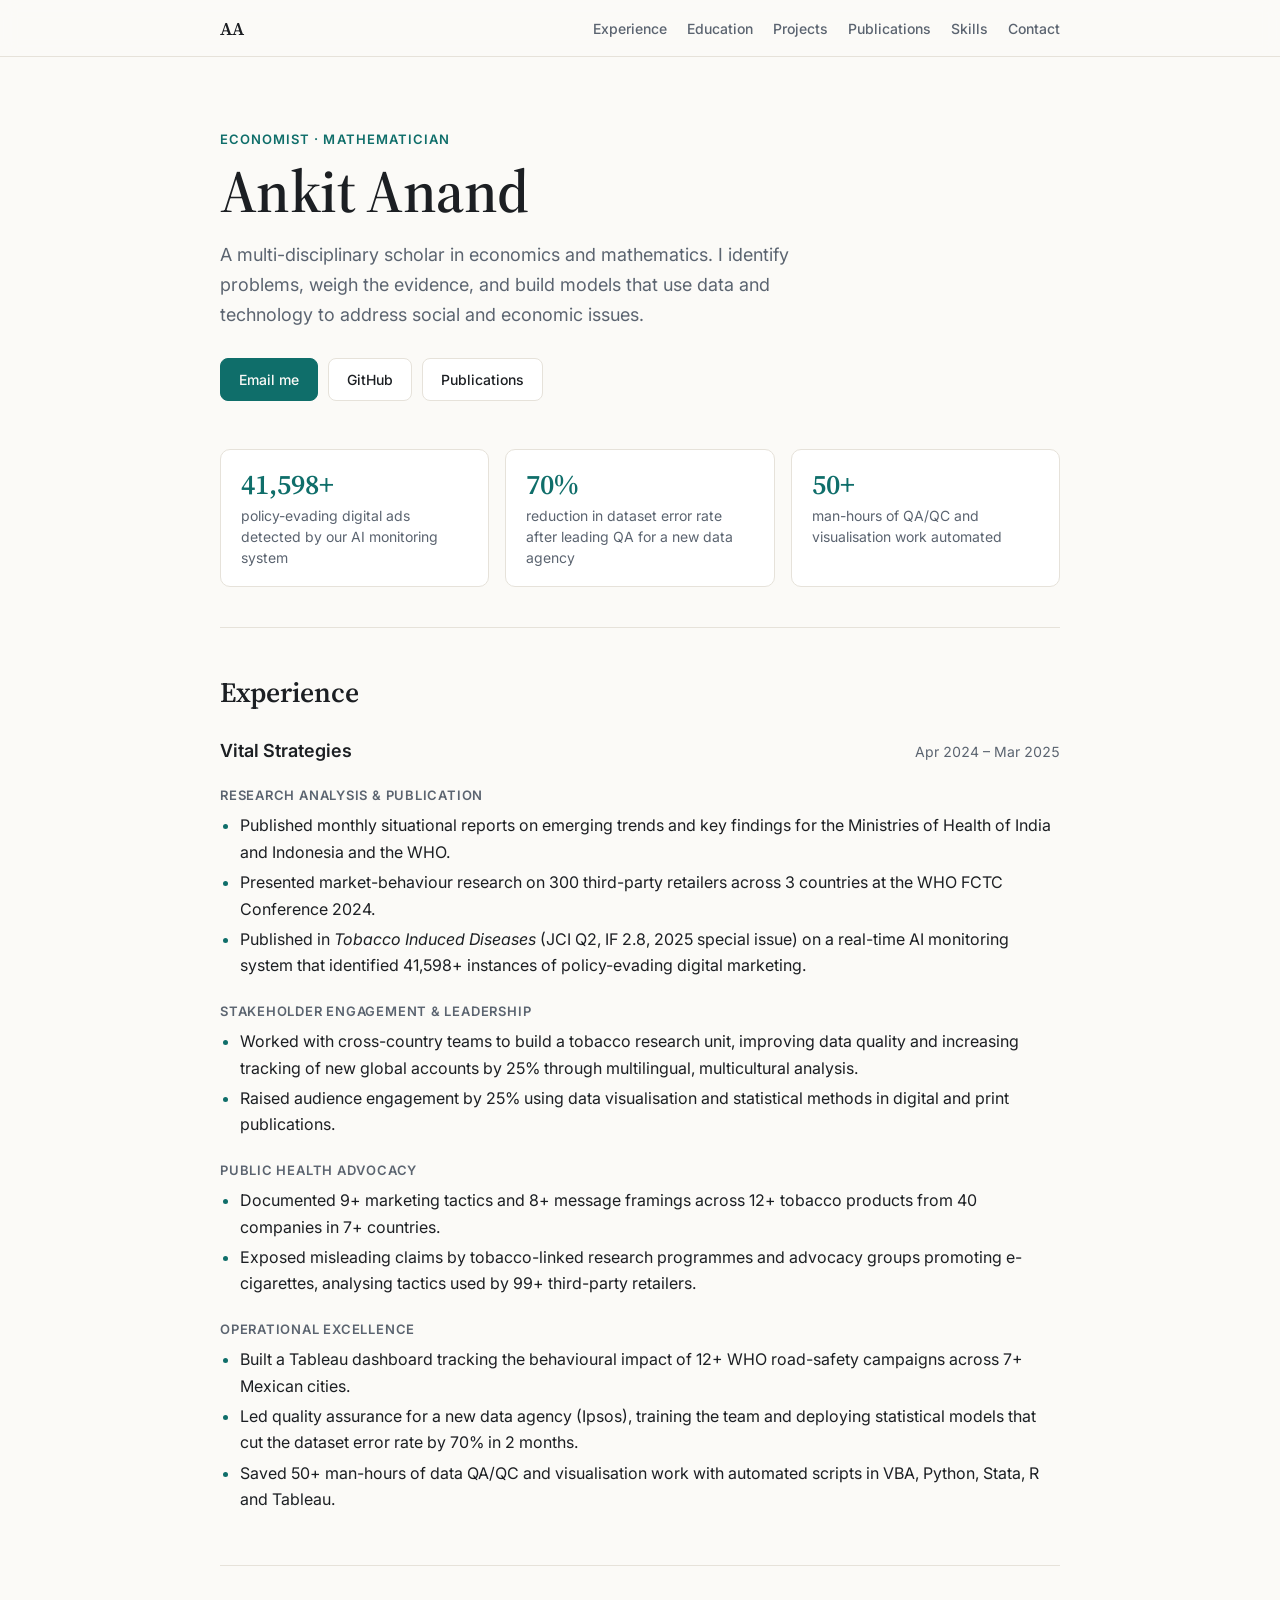
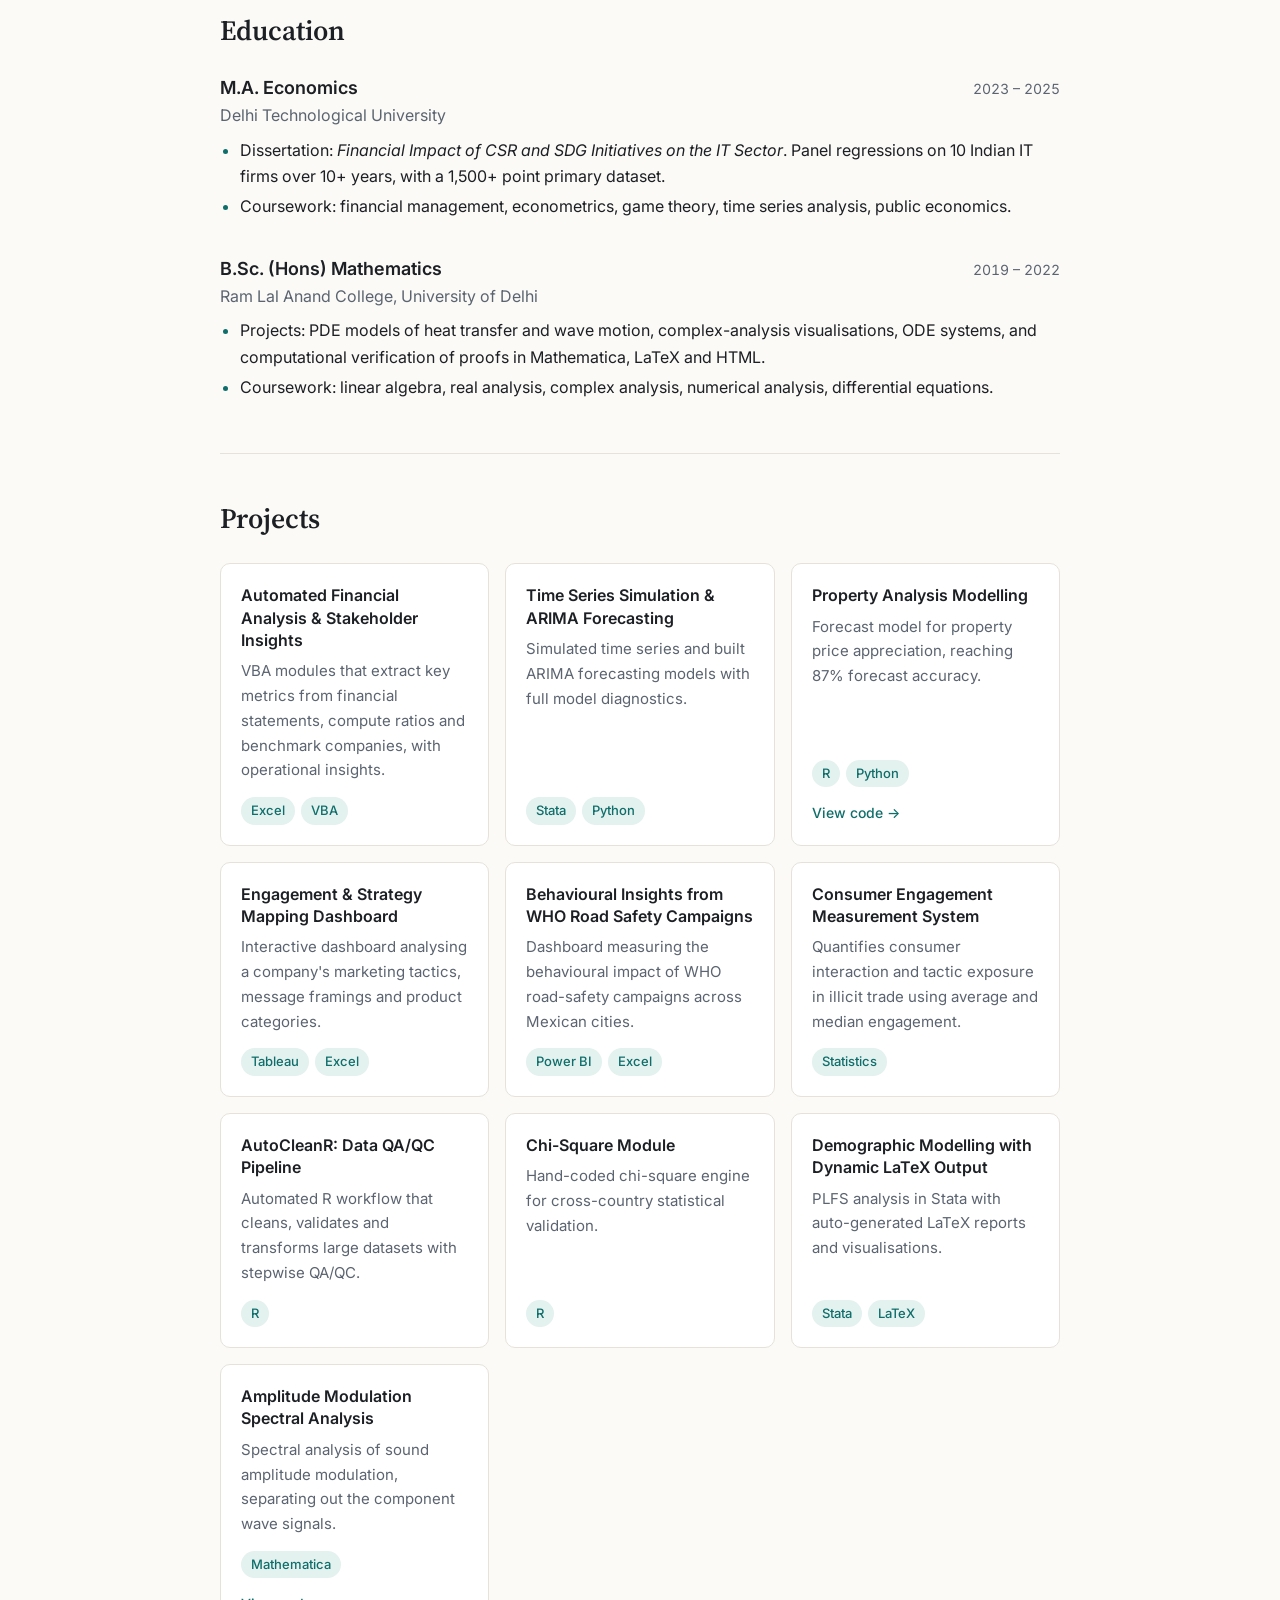
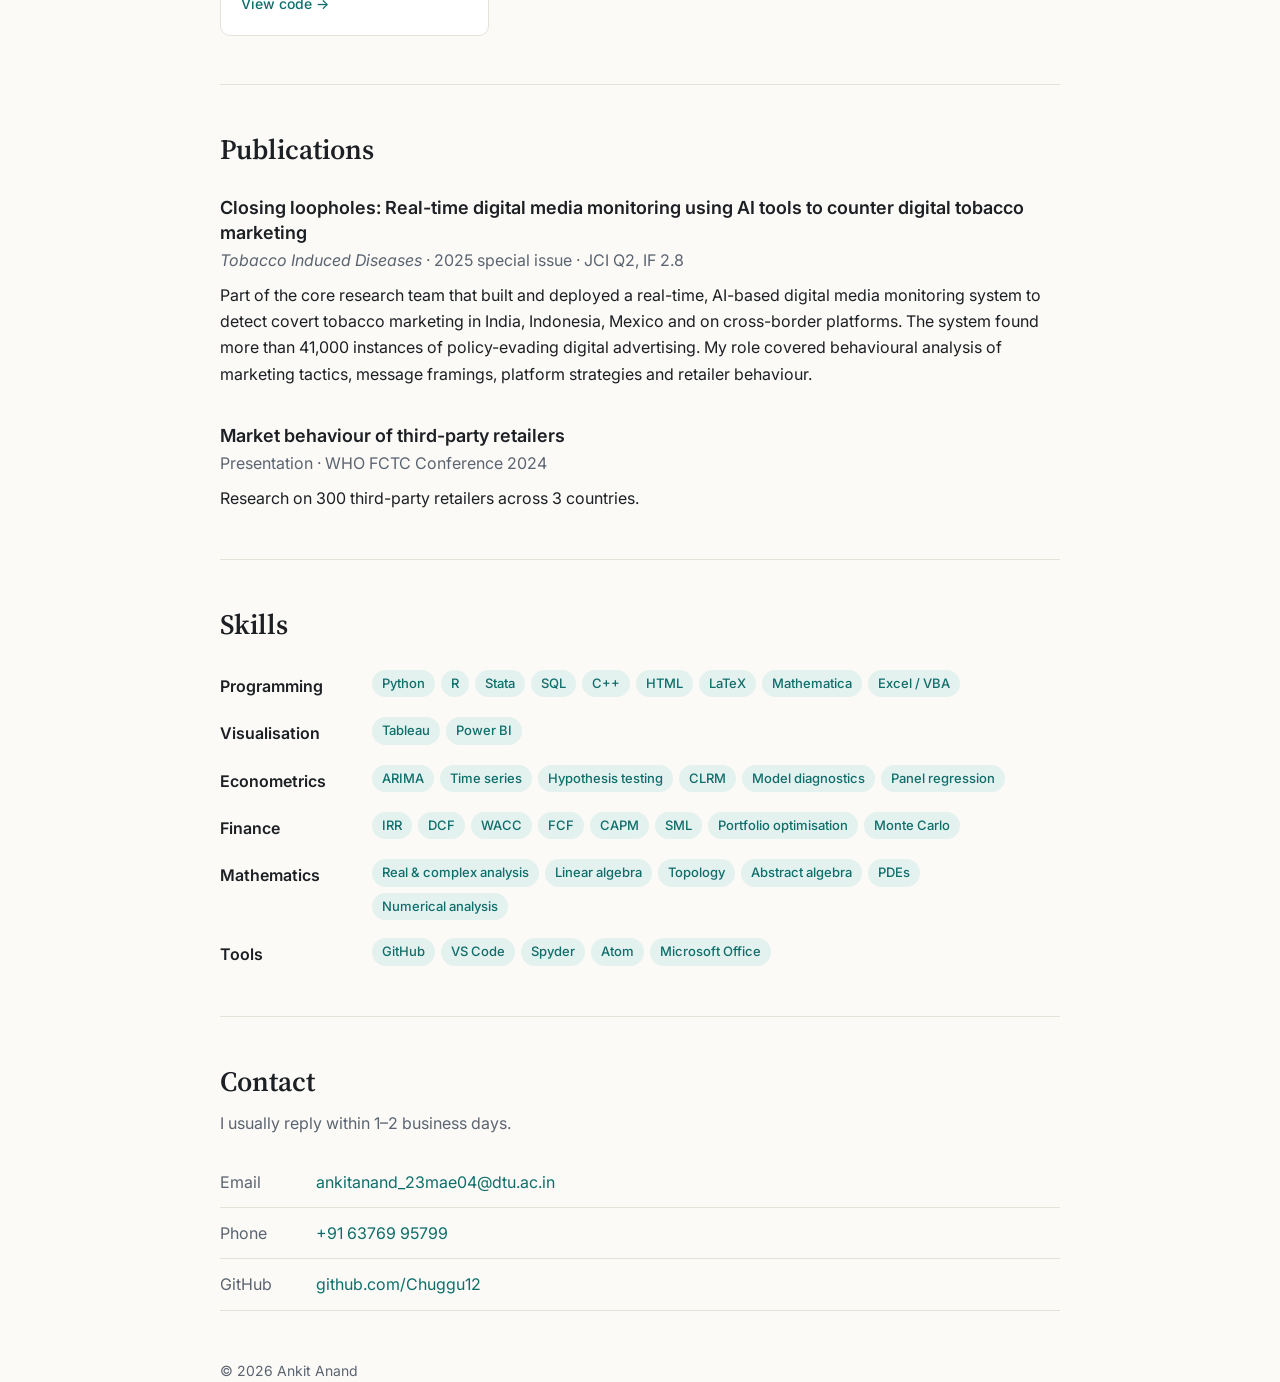
==== index.html @ 25e1b5e7 "Add personal CV website Single-page CV (experience, education, projects, publications, skills, conta" ====
<!doctype html>
<html lang="en">
<head>
  <meta charset="utf-8">
  <meta name="viewport" content="width=device-width, initial-scale=1">
  <title>Ankit Anand — Economist & Mathematician</title>
  <meta name="description" content="CV of Ankit Anand: economist and mathematician working on public-health research, econometrics and data analysis.">
  <link rel="preconnect" href="https://fonts.googleapis.com">
  <link rel="preconnect" href="https://fonts.gstatic.com" crossorigin>
  <link href="https://fonts.googleapis.com/css2?family=Inter:wght@400;500;600;700&family=Source+Serif+4:opsz,wght@8..60,600&display=swap" rel="stylesheet">
  <link rel="stylesheet" href="style.css">
</head>
<body>

  <nav class="topnav">
    <div class="wrap topnav-inner">
      <a class="mark" href="#top">AA</a>
      <ul>
        <li><a href="#experience">Experience</a></li>
        <li><a href="#education">Education</a></li>
        <li><a href="#projects">Projects</a></li>
        <li><a href="#publications">Publications</a></li>
        <li><a href="#skills">Skills</a></li>
        <li><a href="#contact">Contact</a></li>
      </ul>
    </div>
  </nav>

  <header id="top" class="hero wrap">
    <p class="eyebrow">Economist · Mathematician</p>
    <h1>Ankit Anand</h1>
    <p class="lede">
      A multi-disciplinary scholar in economics and mathematics. I identify problems, weigh the
      evidence, and build models that use data and technology to address social and economic issues.
    </p>
    <div class="actions">
      <a class="btn btn-primary" href="mailto:ankitanand_23mae04@dtu.ac.in">Email me</a>
      <a class="btn" href="https://github.com/Chuggu12" target="_blank" rel="noopener">GitHub</a>
      <a class="btn" href="#publications">Publications</a>
    </div>

    <dl class="stats">
      <div><dt>41,598+</dt><dd>policy-evading digital ads detected by our AI monitoring system</dd></div>
      <div><dt>70%</dt><dd>reduction in dataset error rate after leading QA for a new data agency</dd></div>
      <div><dt>50+</dt><dd>man-hours of QA/QC and visualisation work automated</dd></div>
    </dl>
  </header>

  <main class="wrap">

    <section id="experience">
      <h2>Experience</h2>

      <article class="entry">
        <div class="entry-head">
          <h3>Vital Strategies</h3>
          <span class="when">Apr 2024 – Mar 2025</span>
        </div>

        <h4>Research analysis &amp; publication</h4>
        <ul>
          <li>Published monthly situational reports on emerging trends and key findings for the Ministries of Health of India and Indonesia and the WHO.</li>
          <li>Presented market-behaviour research on 300 third-party retailers across 3 countries at the WHO FCTC Conference 2024.</li>
          <li>Published in <em>Tobacco Induced Diseases</em> (JCI Q2, IF 2.8, 2025 special issue) on a real-time AI monitoring system that identified 41,598+ instances of policy-evading digital marketing.</li>
        </ul>

        <h4>Stakeholder engagement &amp; leadership</h4>
        <ul>
          <li>Worked with cross-country teams to build a tobacco research unit, improving data quality and increasing tracking of new global accounts by 25% through multilingual, multicultural analysis.</li>
          <li>Raised audience engagement by 25% using data visualisation and statistical methods in digital and print publications.</li>
        </ul>

        <h4>Public health advocacy</h4>
        <ul>
          <li>Documented 9+ marketing tactics and 8+ message framings across 12+ tobacco products from 40 companies in 7+ countries.</li>
          <li>Exposed misleading claims by tobacco-linked research programmes and advocacy groups promoting e-cigarettes, analysing tactics used by 99+ third-party retailers.</li>
        </ul>

        <h4>Operational excellence</h4>
        <ul>
          <li>Built a Tableau dashboard tracking the behavioural impact of 12+ WHO road-safety campaigns across 7+ Mexican cities.</li>
          <li>Led quality assurance for a new data agency (Ipsos), training the team and deploying statistical models that cut the dataset error rate by 70% in 2 months.</li>
          <li>Saved 50+ man-hours of data QA/QC and visualisation work with automated scripts in VBA, Python, Stata, R and Tableau.</li>
        </ul>
      </article>
    </section>

    <section id="education">
      <h2>Education</h2>

      <article class="entry">
        <div class="entry-head">
          <h3>M.A. Economics</h3>
          <span class="when">2023 – 2025</span>
        </div>
        <p class="where">Delhi Technological University</p>
        <ul>
          <li>Dissertation: <em>Financial Impact of CSR and SDG Initiatives on the IT Sector</em>. Panel regressions on 10 Indian IT firms over 10+ years, with a 1,500+ point primary dataset.</li>
          <li>Coursework: financial management, econometrics, game theory, time series analysis, public economics.</li>
        </ul>
      </article>

      <article class="entry">
        <div class="entry-head">
          <h3>B.Sc. (Hons) Mathematics</h3>
          <span class="when">2019 – 2022</span>
        </div>
        <p class="where">Ram Lal Anand College, University of Delhi</p>
        <ul>
          <li>Projects: PDE models of heat transfer and wave motion, complex-analysis visualisations, ODE systems, and computational verification of proofs in Mathematica, LaTeX and HTML.</li>
          <li>Coursework: linear algebra, real analysis, complex analysis, numerical analysis, differential equations.</li>
        </ul>
      </article>
    </section>

    <section id="projects">
      <h2>Projects</h2>
      <div class="cards">
        <article class="card">
          <h3>Automated Financial Analysis &amp; Stakeholder Insights</h3>
          <p>VBA modules that extract key metrics from financial statements, compute ratios and benchmark companies, with operational insights.</p>
          <ul class="tags"><li>Excel</li><li>VBA</li></ul>
        </article>
        <article class="card">
          <h3>Time Series Simulation &amp; ARIMA Forecasting</h3>
          <p>Simulated time series and built ARIMA forecasting models with full model diagnostics.</p>
          <ul class="tags"><li>Stata</li><li>Python</li></ul>
        </article>
        <article class="card">
          <h3>Property Analysis Modelling</h3>
          <p>Forecast model for property price appreciation, reaching 87% forecast accuracy.</p>
          <ul class="tags"><li>R</li><li>Python</li></ul>
          <a class="card-link" href="https://github.com/Chuggu12/Property-Analysis" target="_blank" rel="noopener">View code →</a>
        </article>
        <article class="card">
          <h3>Engagement &amp; Strategy Mapping Dashboard</h3>
          <p>Interactive dashboard analysing a company's marketing tactics, message framings and product categories.</p>
          <ul class="tags"><li>Tableau</li><li>Excel</li></ul>
        </article>
        <article class="card">
          <h3>Behavioural Insights from WHO Road Safety Campaigns</h3>
          <p>Dashboard measuring the behavioural impact of WHO road-safety campaigns across Mexican cities.</p>
          <ul class="tags"><li>Power BI</li><li>Excel</li></ul>
        </article>
        <article class="card">
          <h3>Consumer Engagement Measurement System</h3>
          <p>Quantifies consumer interaction and tactic exposure in illicit trade using average and median engagement.</p>
          <ul class="tags"><li>Statistics</li></ul>
        </article>
        <article class="card">
          <h3>AutoCleanR: Data QA/QC Pipeline</h3>
          <p>Automated R workflow that cleans, validates and transforms large datasets with stepwise QA/QC.</p>
          <ul class="tags"><li>R</li></ul>
        </article>
        <article class="card">
          <h3>Chi-Square Module</h3>
          <p>Hand-coded chi-square engine for cross-country statistical validation.</p>
          <ul class="tags"><li>R</li></ul>
        </article>
        <article class="card">
          <h3>Demographic Modelling with Dynamic LaTeX Output</h3>
          <p>PLFS analysis in Stata with auto-generated LaTeX reports and visualisations.</p>
          <ul class="tags"><li>Stata</li><li>LaTeX</li></ul>
        </article>
        <article class="card">
          <h3>Amplitude Modulation Spectral Analysis</h3>
          <p>Spectral analysis of sound amplitude modulation, separating out the component wave signals.</p>
          <ul class="tags"><li>Mathematica</li></ul>
          <a class="card-link" href="https://github.com/Chuggu12/Amplitude-Modulation-analysis" target="_blank" rel="noopener">View code →</a>
        </article>
      </div>
    </section>

    <section id="publications">
      <h2>Publications</h2>
      <article class="entry pub">
        <h3>
          <a href="https://www.tobaccoinduceddiseases.org/Closing-loopholes-Real-time-digital-media-monitoring-using-AI-tools-to-counter-digital,206618,0,2.html" target="_blank" rel="noopener">
            Closing loopholes: Real-time digital media monitoring using AI tools to counter digital tobacco marketing
          </a>
        </h3>
        <p class="where"><em>Tobacco Induced Diseases</em> · 2025 special issue · JCI Q2, IF 2.8</p>
        <p>
          Part of the core research team that built and deployed a real-time, AI-based digital media
          monitoring system to detect covert tobacco marketing in India, Indonesia, Mexico and on
          cross-border platforms. The system found more than 41,000 instances of policy-evading digital
          advertising. My role covered behavioural analysis of marketing tactics, message framings,
          platform strategies and retailer behaviour.
        </p>
      </article>
      <article class="entry pub">
        <h3>Market behaviour of third-party retailers</h3>
        <p class="where">Presentation · WHO FCTC Conference 2024</p>
        <p>Research on 300 third-party retailers across 3 countries.</p>
      </article>
    </section>

    <section id="skills">
      <h2>Skills</h2>
      <dl class="skills">
        <div>
          <dt>Programming</dt>
          <dd><ul class="tags"><li>Python</li><li>R</li><li>Stata</li><li>SQL</li><li>C++</li><li>HTML</li><li>LaTeX</li><li>Mathematica</li><li>Excel / VBA</li></ul></dd>
        </div>
        <div>
          <dt>Visualisation</dt>
          <dd><ul class="tags"><li>Tableau</li><li>Power BI</li></ul></dd>
        </div>
        <div>
          <dt>Econometrics</dt>
          <dd><ul class="tags"><li>ARIMA</li><li>Time series</li><li>Hypothesis testing</li><li>CLRM</li><li>Model diagnostics</li><li>Panel regression</li></ul></dd>
        </div>
        <div>
          <dt>Finance</dt>
          <dd><ul class="tags"><li>IRR</li><li>DCF</li><li>WACC</li><li>FCF</li><li>CAPM</li><li>SML</li><li>Portfolio optimisation</li><li>Monte Carlo</li></ul></dd>
        </div>
        <div>
          <dt>Mathematics</dt>
          <dd><ul class="tags"><li>Real &amp; complex analysis</li><li>Linear algebra</li><li>Topology</li><li>Abstract algebra</li><li>PDEs</li><li>Numerical analysis</li></ul></dd>
        </div>
        <div>
          <dt>Tools</dt>
          <dd><ul class="tags"><li>GitHub</li><li>VS Code</li><li>Spyder</li><li>Atom</li><li>Microsoft Office</li></ul></dd>
        </div>
      </dl>
    </section>

    <section id="contact" class="contact">
      <h2>Contact</h2>
      <p>I usually reply within 1–2 business days.</p>
      <ul class="contact-list">
        <li><span>Email</span><a href="mailto:ankitanand_23mae04@dtu.ac.in">ankitanand_23mae04@dtu.ac.in</a></li>
        <li><span>Phone</span><a href="tel:+916376995799">+91 63769 95799</a></li>
        <li><span>GitHub</span><a href="https://github.com/Chuggu12" target="_blank" rel="noopener">github.com/Chuggu12</a></li>
      </ul>
    </section>

  </main>

  <footer class="wrap">
    <p>© 2026 Ankit Anand</p>
  </footer>

</body>
</html>
---- style.css ----
:root {
  --bg: #fbfaf7;
  --surface: #ffffff;
  --text: #1c1f23;
  --muted: #5b6470;
  --line: #e6e2da;
  --accent: #0f6e6a;
  --accent-soft: #e3f1ef;
  --serif: "Source Serif 4", Georgia, serif;
  --sans: "Inter", system-ui, -apple-system, "Segoe UI", sans-serif;
}

@media (prefers-color-scheme: dark) {
  :root {
    --bg: #14171a;
    --surface: #1b1f23;
    --text: #e8e6e1;
    --muted: #9aa3ad;
    --line: #2c3238;
    --accent: #5cc3bb;
    --accent-soft: #1d3331;
  }
}

* { box-sizing: border-box; }

html { scroll-behavior: smooth; scroll-padding-top: 72px; }

body {
  margin: 0;
  background: var(--bg);
  color: var(--text);
  font: 16px/1.65 var(--sans);
  -webkit-font-smoothing: antialiased;
}

a { color: var(--accent); text-decoration: none; }
a:hover { text-decoration: underline; }

.wrap { max-width: 880px; margin: 0 auto; padding: 0 20px; }

/* Navigation */
.topnav {
  position: sticky;
  top: 0;
  z-index: 10;
  background: color-mix(in srgb, var(--bg) 88%, transparent);
  backdrop-filter: blur(8px);
  border-bottom: 1px solid var(--line);
}
.topnav-inner { display: flex; align-items: center; gap: 24px; height: 56px; }
.mark { font: 600 18px var(--serif); color: var(--text); }
.mark:hover { text-decoration: none; }
.topnav ul {
  display: flex;
  gap: 20px;
  margin: 0 0 0 auto;
  padding: 0;
  list-style: none;
  overflow-x: auto;
  scrollbar-width: none;
}
.topnav ul::-webkit-scrollbar { display: none; }
.topnav ul a { color: var(--muted); font-size: 14px; font-weight: 500; white-space: nowrap; }
.topnav ul a:hover { color: var(--text); text-decoration: none; }

/* Hero */
.hero { padding-top: 72px; padding-bottom: 40px; }
.eyebrow {
  margin: 0 0 8px;
  color: var(--accent);
  font-size: 13px;
  font-weight: 600;
  letter-spacing: .08em;
  text-transform: uppercase;
}
h1 {
  margin: 0 0 16px;
  font: 600 clamp(40px, 7vw, 60px)/1.1 var(--serif);
  letter-spacing: -.01em;
}
.lede { max-width: 620px; margin: 0 0 28px; color: var(--muted); font-size: 18px; }

.actions { display: flex; flex-wrap: wrap; gap: 10px; }
.btn {
  display: inline-block;
  padding: 9px 18px;
  border: 1px solid var(--line);
  border-radius: 8px;
  background: var(--surface);
  color: var(--text);
  font-size: 14px;
  font-weight: 500;
}
.btn:hover { border-color: var(--accent); text-decoration: none; }
.btn-primary { background: var(--accent); border-color: var(--accent); color: var(--bg); }

.stats {
  display: grid;
  grid-template-columns: repeat(auto-fit, minmax(200px, 1fr));
  gap: 16px;
  margin: 48px 0 0;
}
.stats div { padding: 18px 20px; border: 1px solid var(--line); border-radius: 10px; background: var(--surface); }
.stats dt { font: 600 28px/1.2 var(--serif); color: var(--accent); }
.stats dd { margin: 4px 0 0; color: var(--muted); font-size: 14px; line-height: 1.5; }

/* Sections */
section { padding: 48px 0; border-top: 1px solid var(--line); }
h2 { margin: 0 0 28px; font: 600 28px/1.2 var(--serif); }
h3 { margin: 0; font-size: 18px; font-weight: 600; line-height: 1.4; }
h4 {
  margin: 22px 0 6px;
  color: var(--muted);
  font-size: 13px;
  font-weight: 600;
  letter-spacing: .06em;
  text-transform: uppercase;
}

.entry + .entry { margin-top: 36px; }
.entry-head { display: flex; flex-wrap: wrap; justify-content: space-between; align-items: baseline; gap: 4px 16px; }
.when { color: var(--muted); font-size: 14px; font-variant-numeric: tabular-nums; }
.where { margin: 2px 0 8px; color: var(--muted); }
.entry ul { margin: 0; padding-left: 20px; }
.entry li { margin: 4px 0; }
.entry li::marker { color: var(--accent); }

/* Projects */
.cards {
  display: grid;
  grid-template-columns: repeat(auto-fill, minmax(250px, 1fr));
  gap: 16px;
}
.card {
  display: flex;
  flex-direction: column;
  padding: 20px;
  border: 1px solid var(--line);
  border-radius: 10px;
  background: var(--surface);
}
.card h3 { font-size: 16px; }
.card p { flex: 1; margin: 8px 0 14px; color: var(--muted); font-size: 15px; }

.card-link { margin-top: 14px; font-size: 14px; font-weight: 500; }

.tags { display: flex; flex-wrap: wrap; gap: 6px; margin: 0; padding: 0; list-style: none; }
.tags li {
  padding: 3px 10px;
  border-radius: 999px;
  background: var(--accent-soft);
  color: var(--accent);
  font-size: 13px;
  font-weight: 500;
}

/* Publications */
.pub h3 a { color: var(--text); }
.pub h3 a:hover { color: var(--accent); }
.pub p:last-child { margin: 0; }

/* Skills */
.skills { display: grid; gap: 18px; margin: 0; }
.skills div { display: grid; grid-template-columns: 140px 1fr; gap: 12px; align-items: start; }
.skills dt { padding-top: 3px; font-weight: 600; }
.skills dd { margin: 0; }

/* Contact */
.contact > p { margin: -16px 0 20px; color: var(--muted); }
.contact-list { margin: 0; padding: 0; list-style: none; }
.contact-list li { display: flex; flex-wrap: wrap; gap: 4px 16px; padding: 12px 0; border-bottom: 1px solid var(--line); }
.contact-list span { width: 80px; color: var(--muted); }
.contact-list a { overflow-wrap: anywhere; }

footer { padding-top: 24px; padding-bottom: 48px; color: var(--muted); font-size: 14px; }
footer p { margin: 0; }

@media (max-width: 600px) {
  .hero { padding-top: 48px; }
  .topnav-inner { gap: 16px; }
  .topnav ul { gap: 16px; }
  .stats { grid-template-columns: 1fr; }
  .skills div { grid-template-columns: 1fr; gap: 6px; }
}

@media print {
  .topnav, .actions { display: none; }
  body { background: #fff; color: #000; }
  .hero { padding-top: 0; }
  section { padding: 24px 0; break-inside: avoid-page; }
  .card, .stats div { break-inside: avoid; }
}
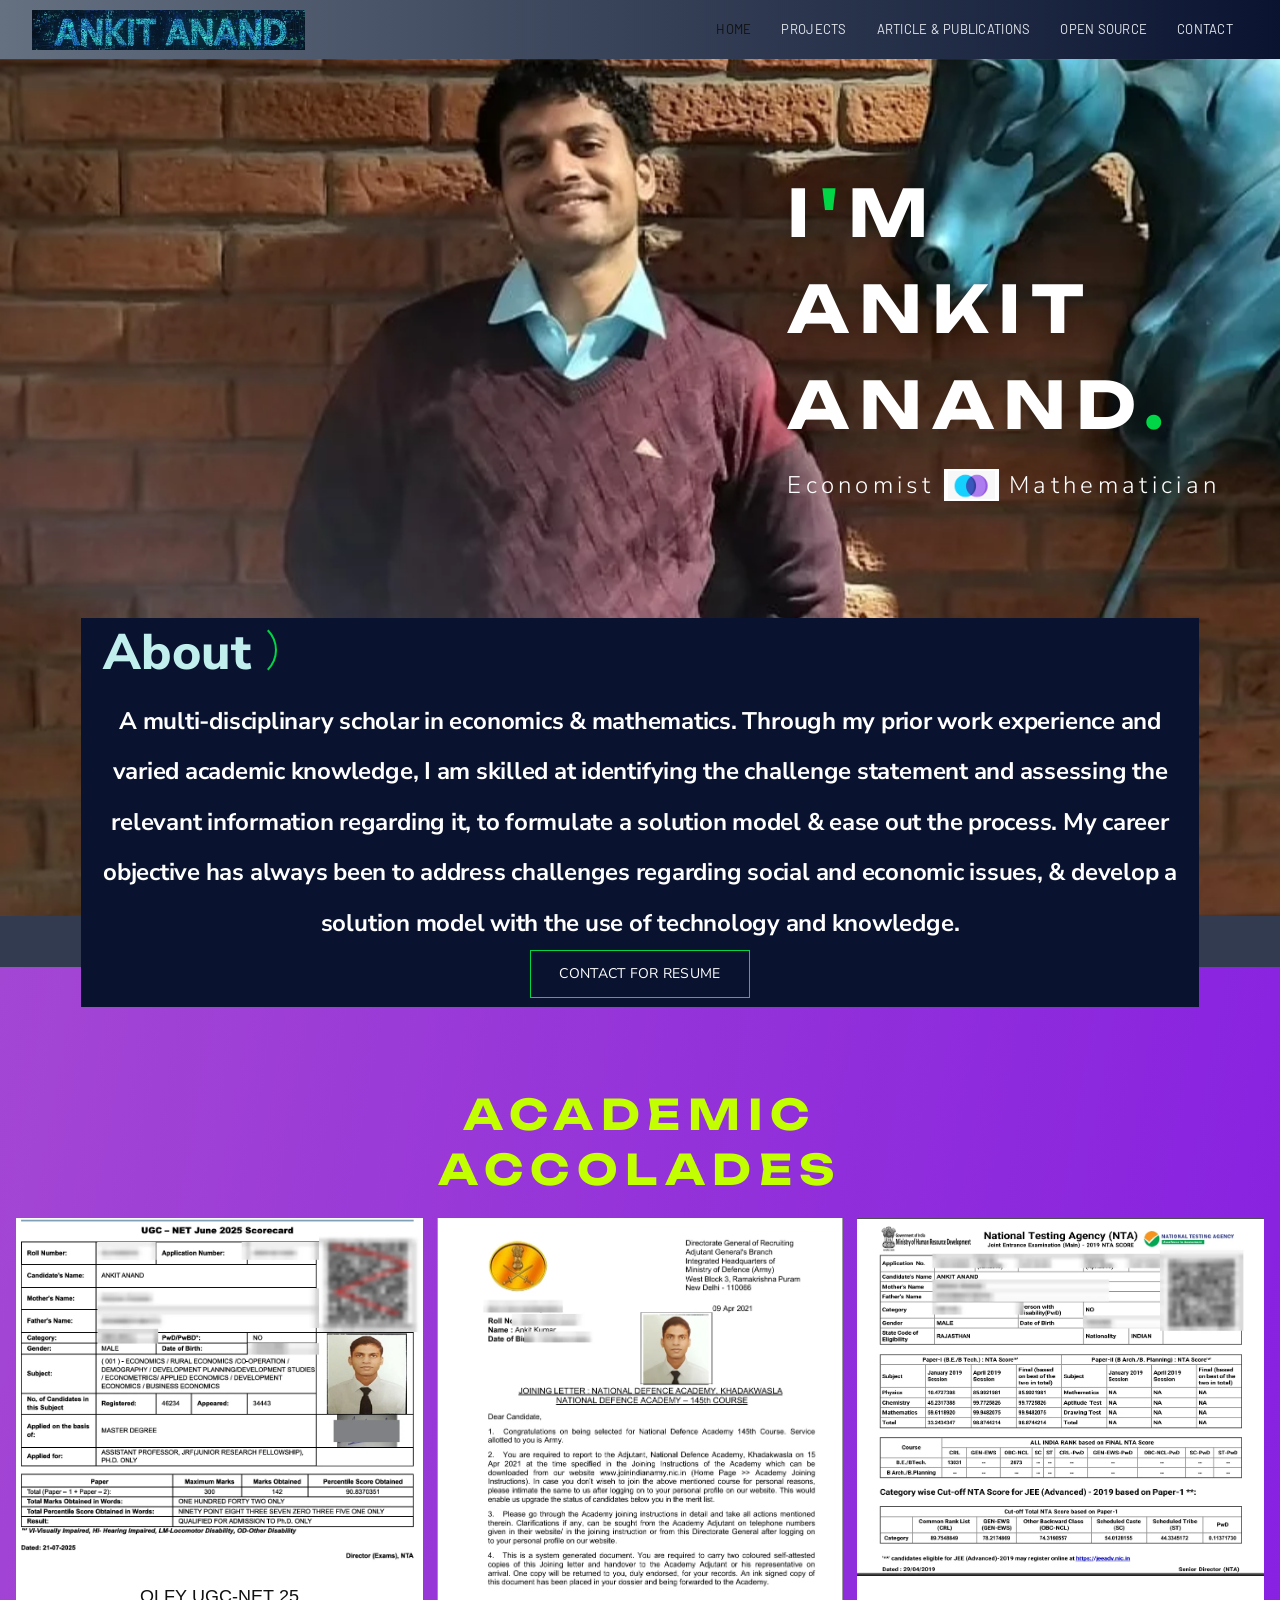
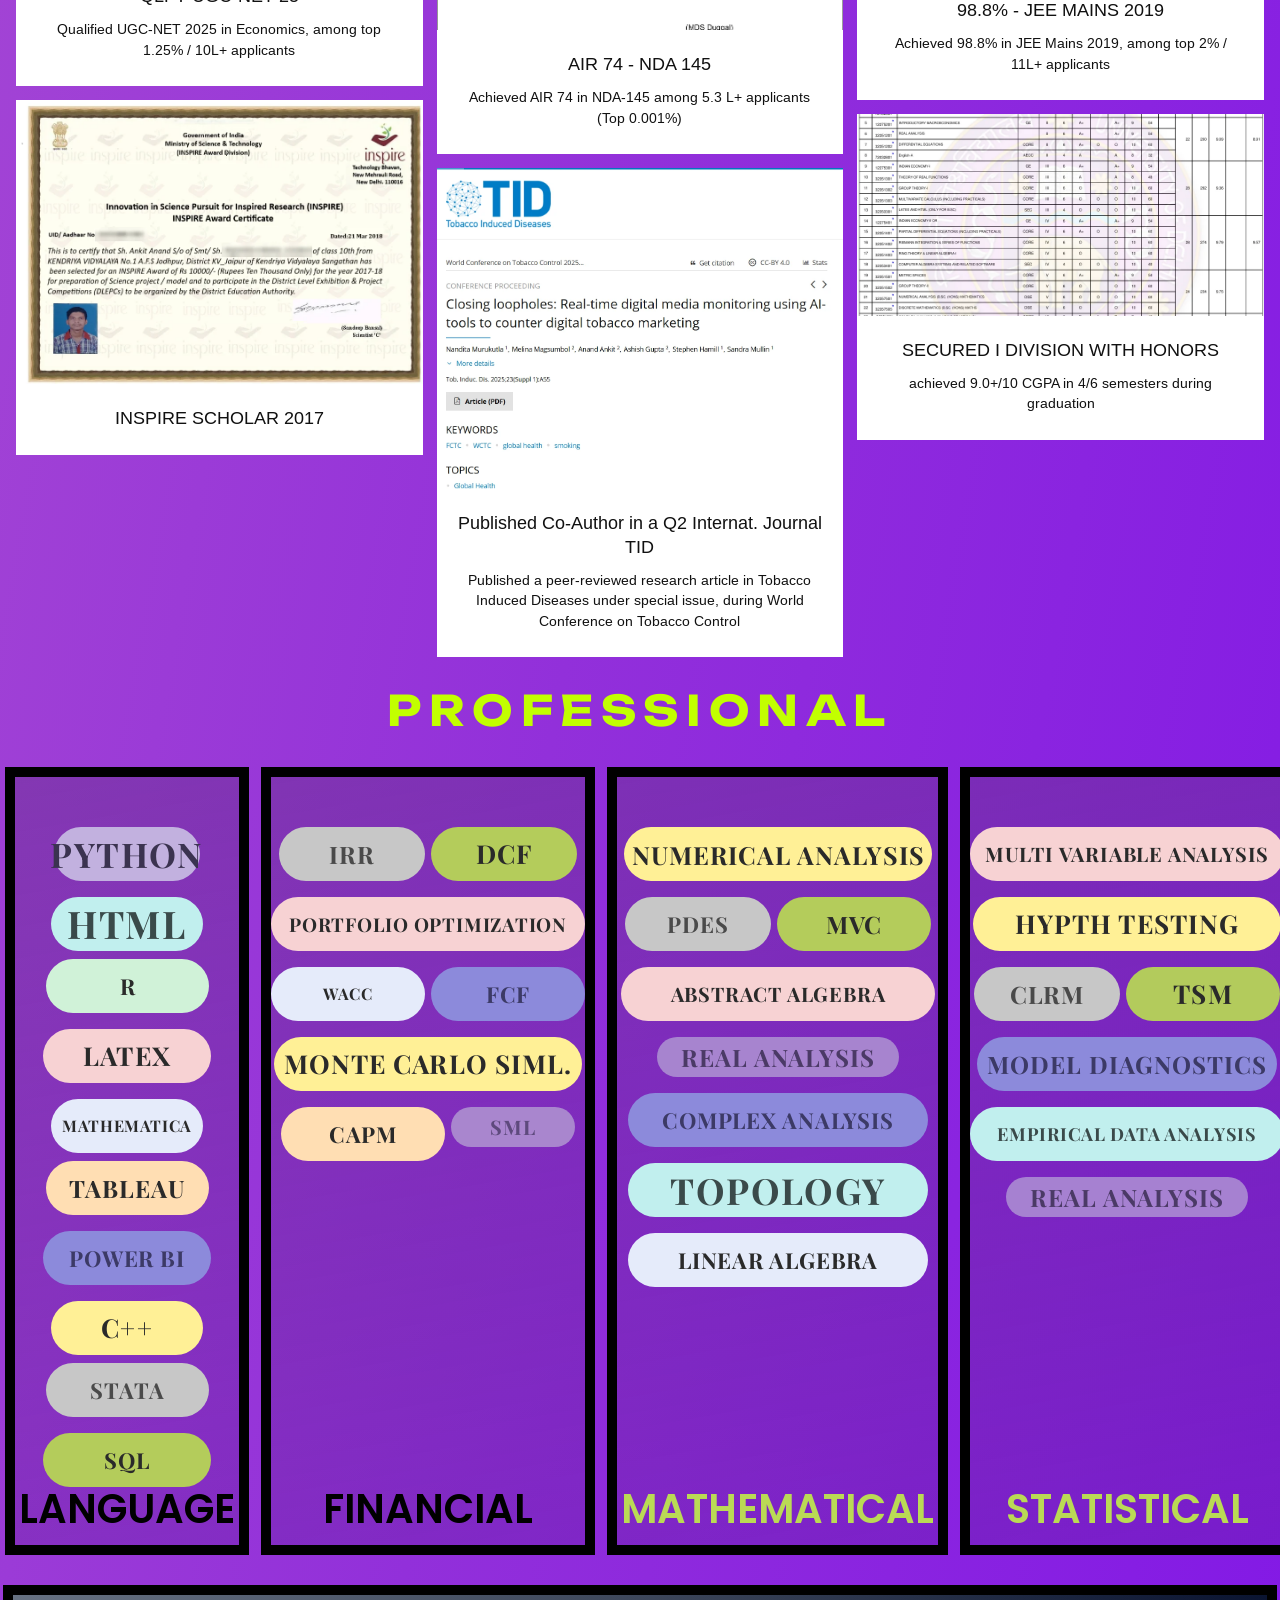
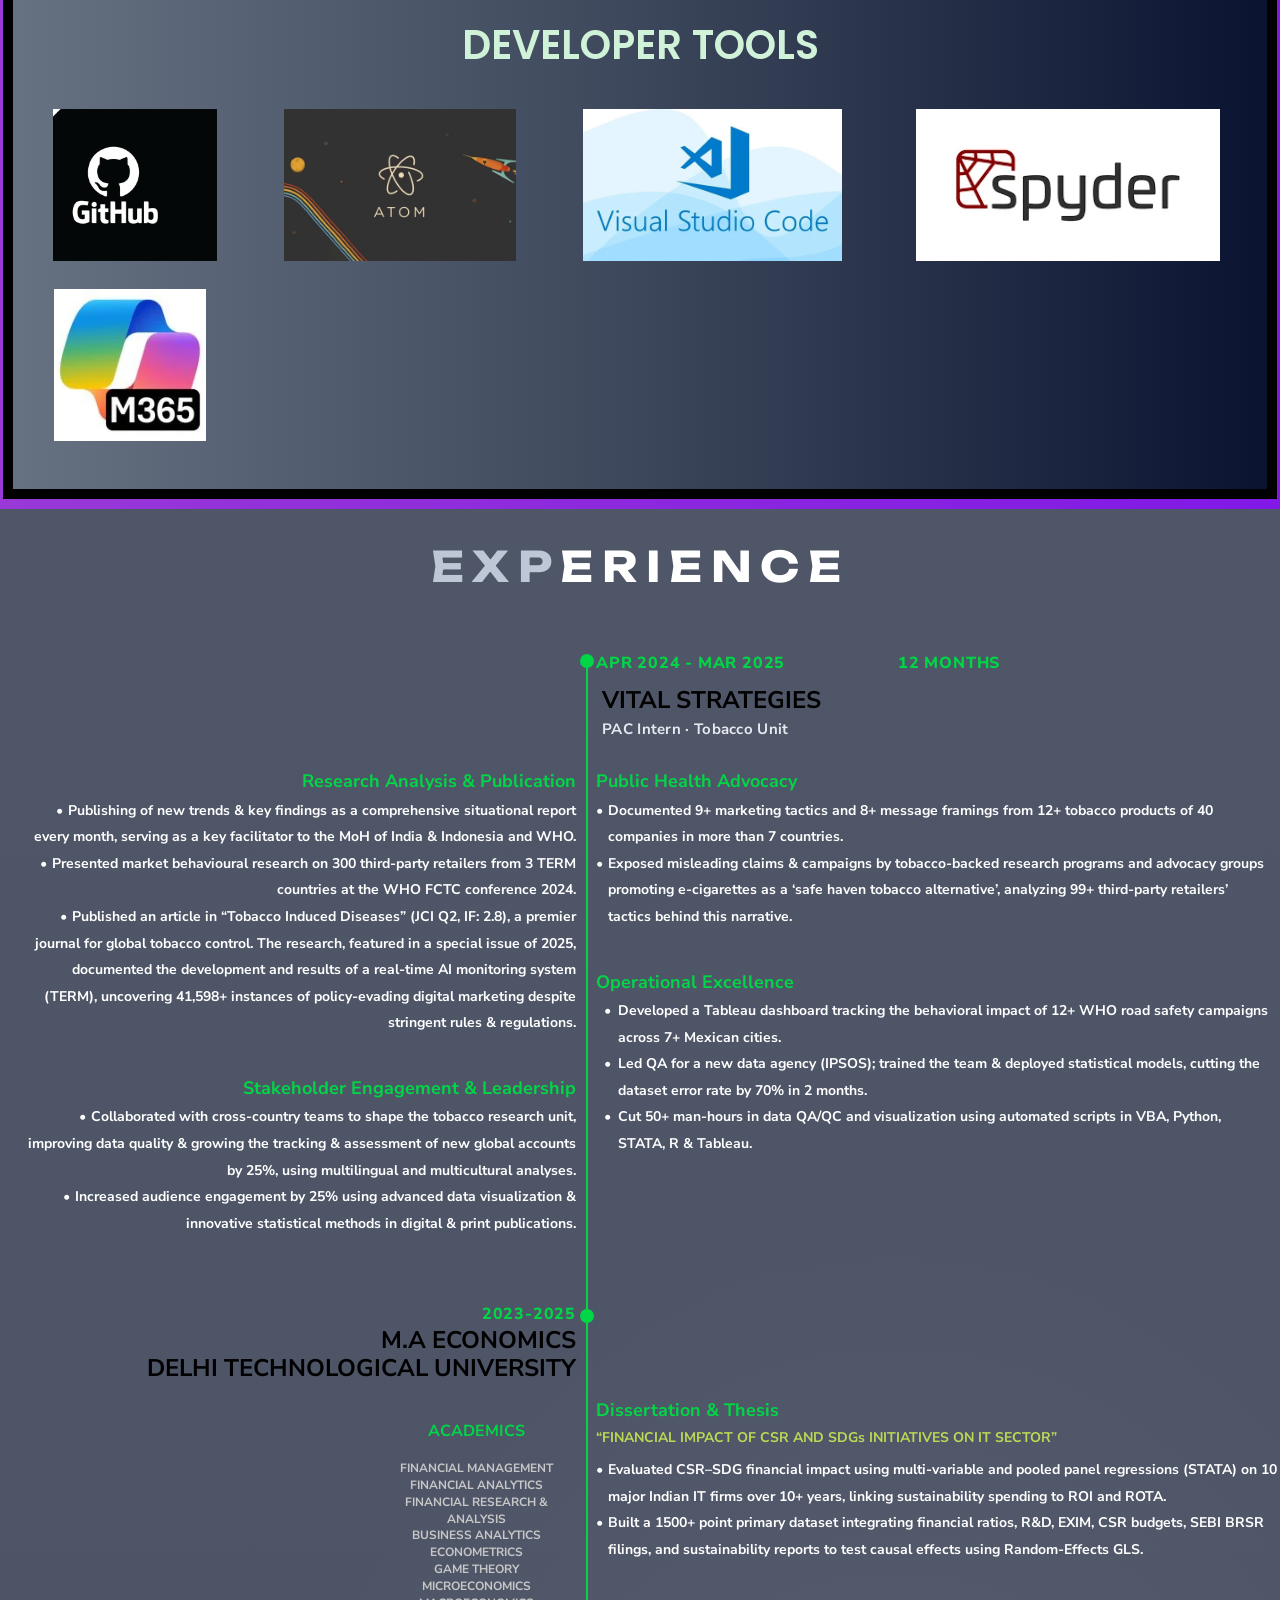
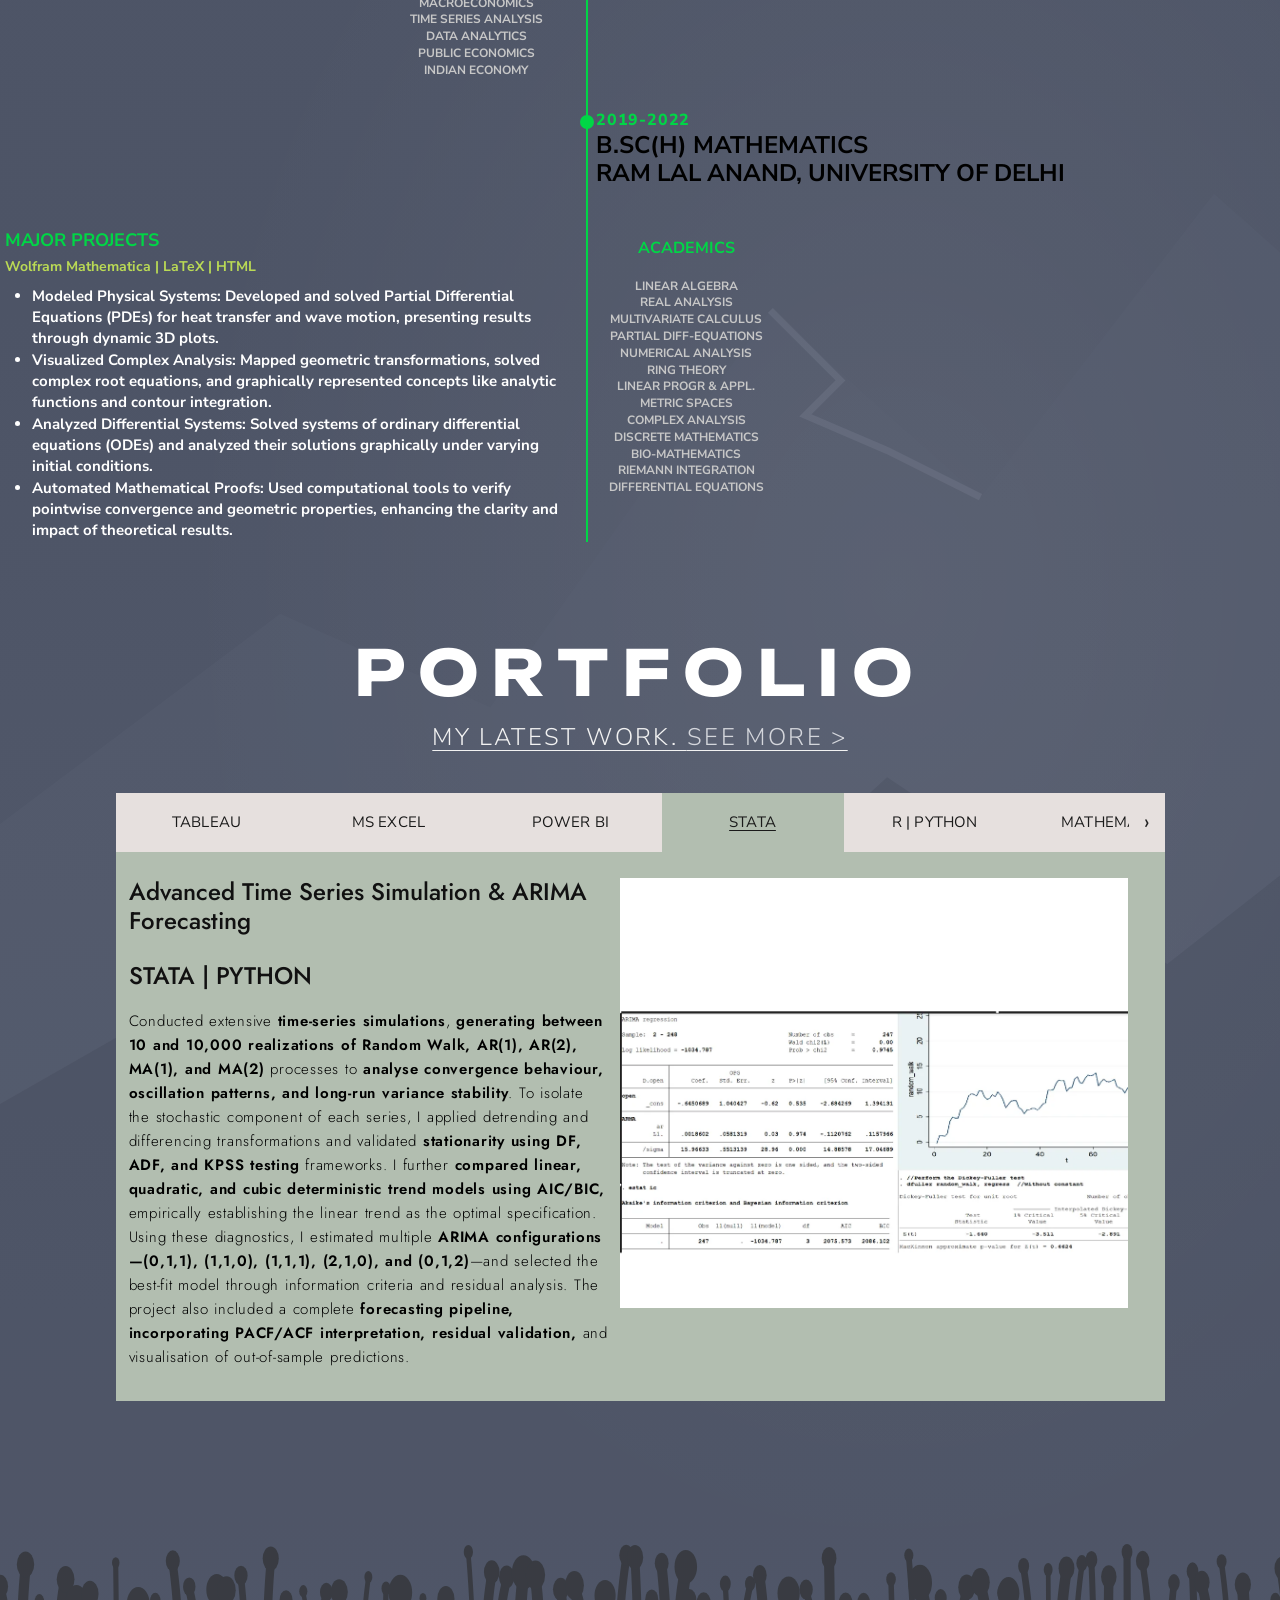
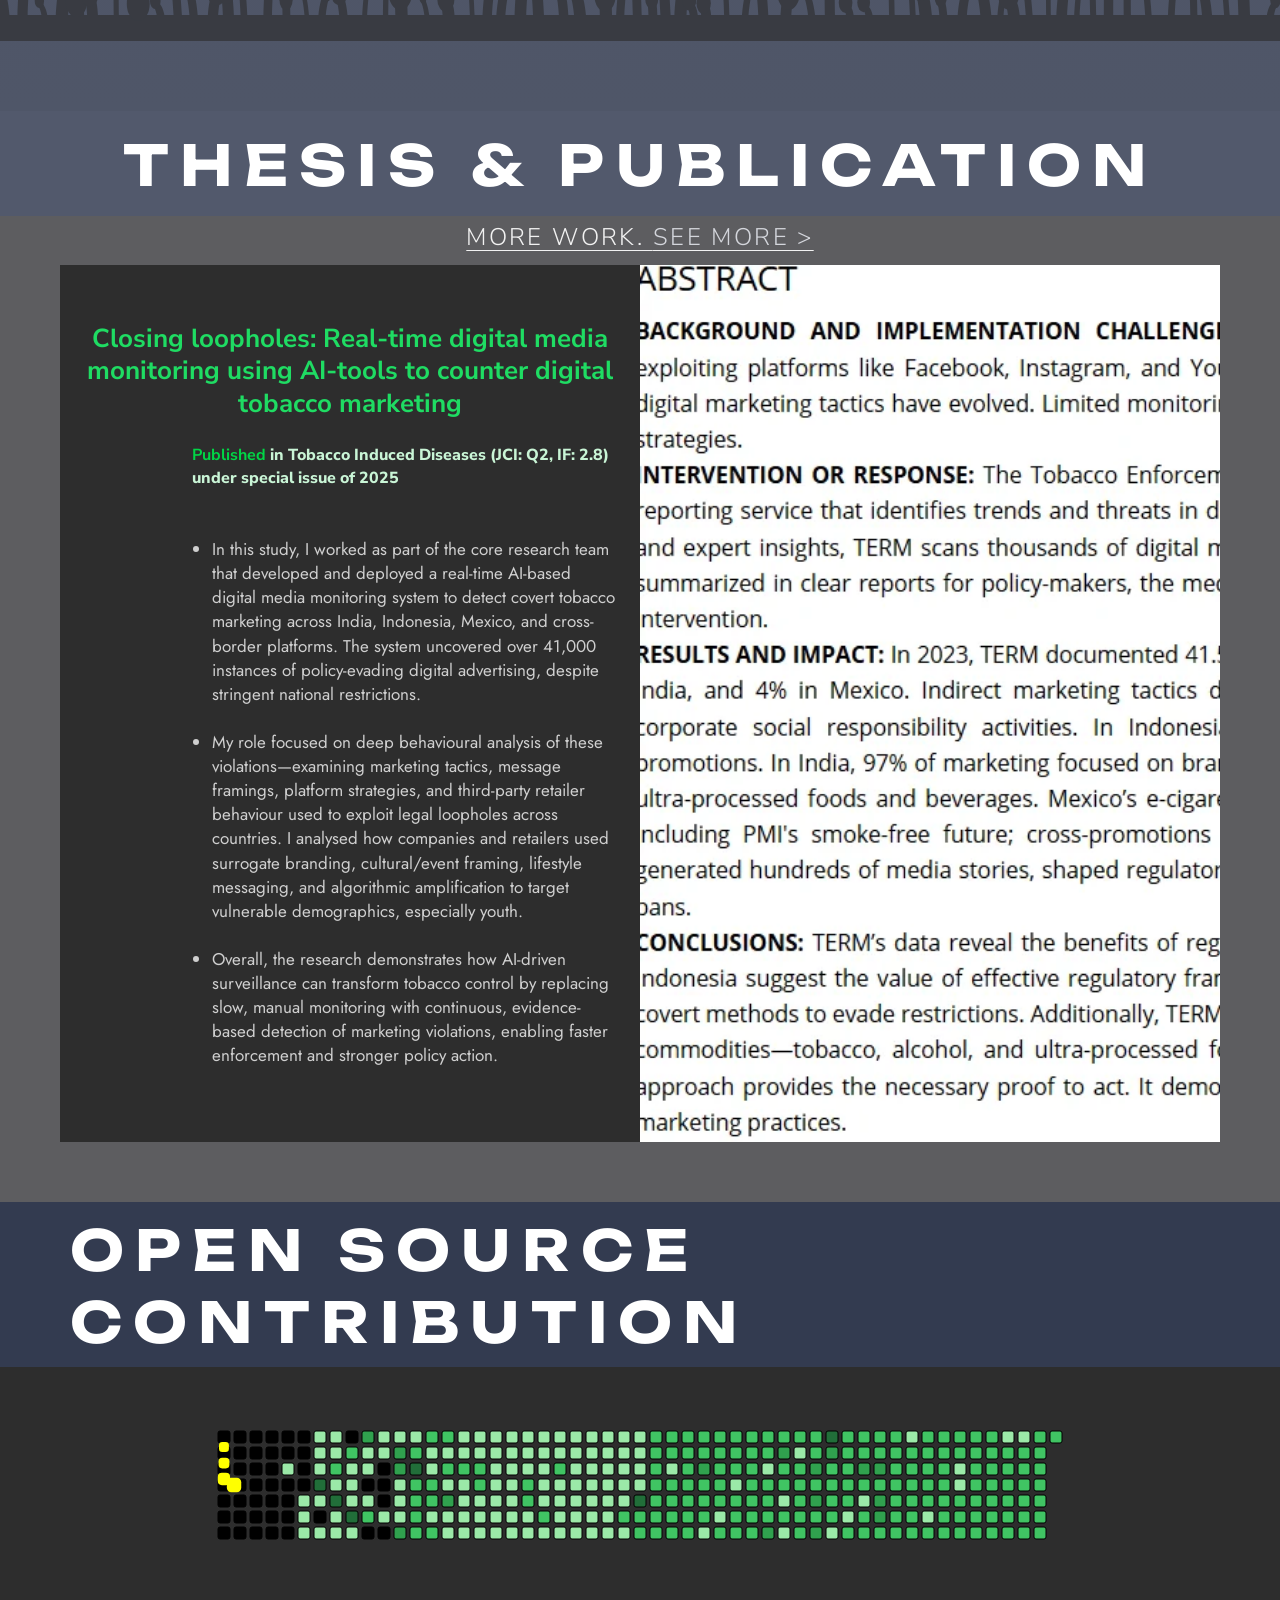
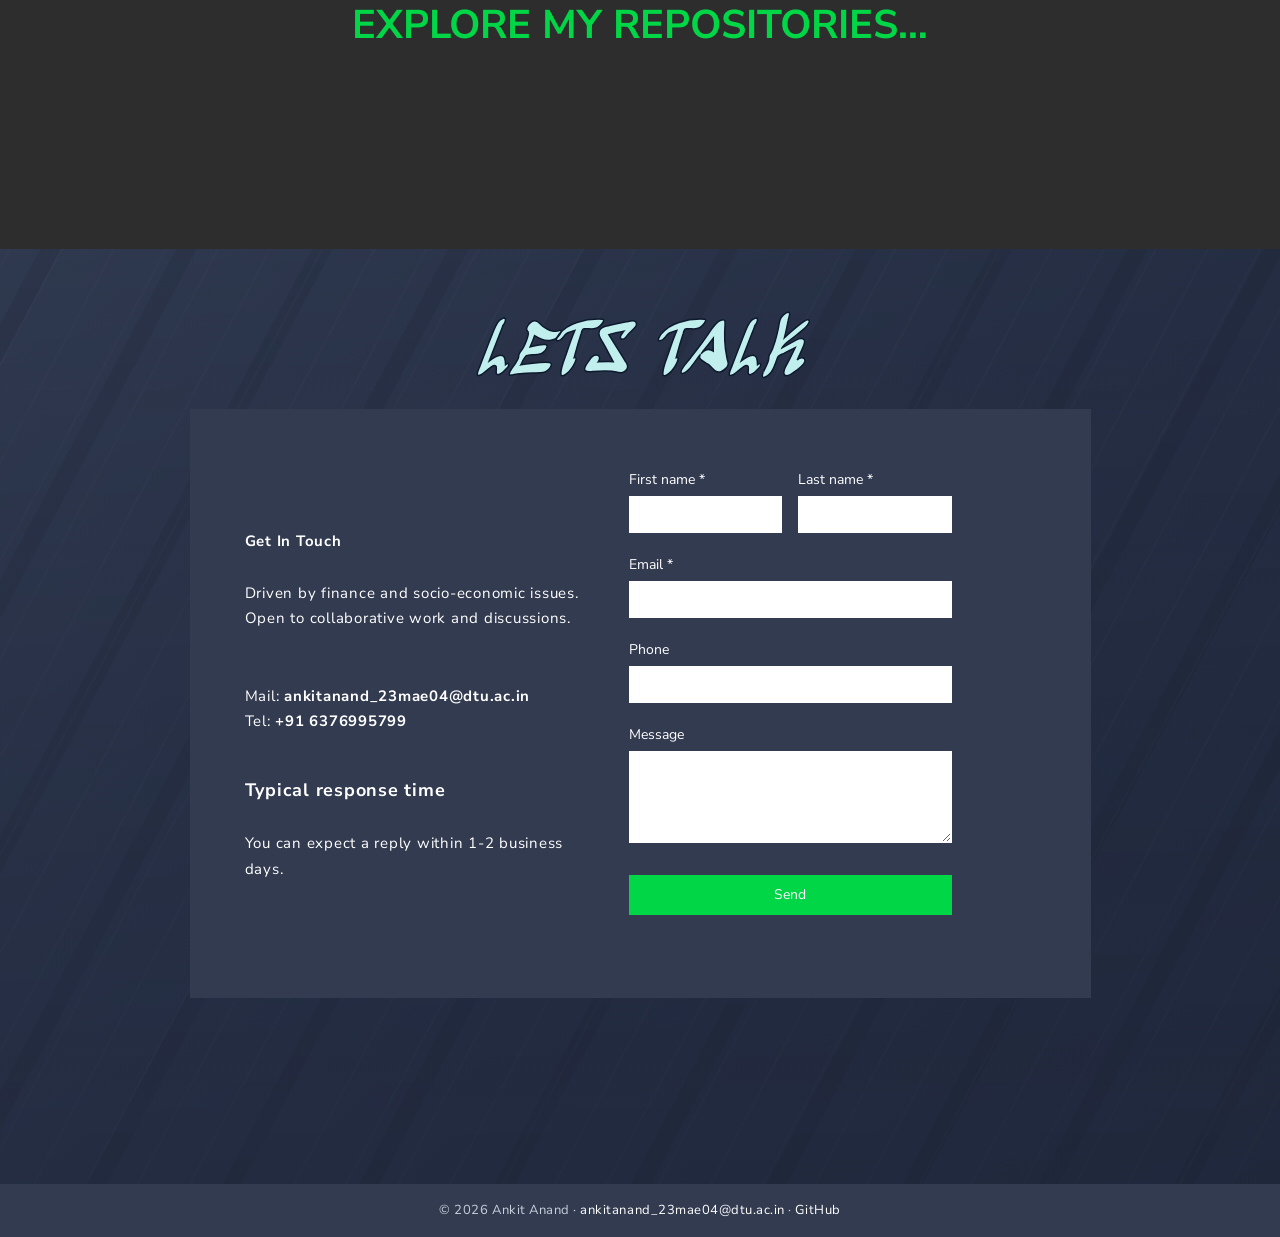
==== commit e06544c7: "Rebuild site as a recreation of the Wix portfolio Hand-built HTML/CSS/JS copy of the Wix design: her" ====
--- a/index.html
+++ b/index.html
@@ -3,243 +3,476 @@
 <head>
   <meta charset="utf-8">
   <meta name="viewport" content="width=device-width, initial-scale=1">
-  <title>Ankit Anand — Economist & Mathematician</title>
-  <meta name="description" content="CV of Ankit Anand: economist and mathematician working on public-health research, econometrics and data analysis.">
+  <title>Ankit Anand | Economist &amp; Mathematician</title>
+  <meta name="description" content="Ankit Anand — economist and mathematician. Research, data analysis and public-health work, academic accolades, projects and publications.">
+  <meta name="theme-color" content="#0a1431">
+  <meta property="og:type" content="website">
+  <meta property="og:title" content="Ankit Anand | Economist &amp; Mathematician">
+  <meta property="og:description" content="Research, econometrics and data analysis for social and economic challenges.">
+  <meta property="og:url" content="https://chuggu12.github.io/">
+  <meta property="og:image" content="https://chuggu12.github.io/assets/img/og.jpg">
+  <meta name="twitter:card" content="summary_large_image">
+  <link rel="icon" href="favicon.svg" type="image/svg+xml">
   <link rel="preconnect" href="https://fonts.googleapis.com">
   <link rel="preconnect" href="https://fonts.gstatic.com" crossorigin>
-  <link href="https://fonts.googleapis.com/css2?family=Inter:wght@400;500;600;700&family=Source+Serif+4:opsz,wght@8..60,600&display=swap" rel="stylesheet">
-  <link rel="stylesheet" href="style.css">
+  <link href="https://fonts.googleapis.com/css2?family=Arimo:wght@400;700&family=Barlow:wght@300;400;500&family=Jost:wght@300;400;500;600&family=Nunito+Sans:opsz,wght@6..12,300;6..12,400;6..12,600;6..12,700;6..12,800;6..12,900&family=Playfair+Display:wght@700;800;900&family=Poppins:wght@500;600;700&family=Sedgwick+Ave+Display&family=Unbounded:wght@600;700;800&display=swap" rel="stylesheet">
+  <link rel="preload" as="image" href="assets/img/photo-wide.webp">
+  <link rel="stylesheet" href="assets/css/style.css">
+  <script>document.documentElement.classList.add("js");setTimeout(function(){if(!window.__siteReady)document.documentElement.classList.remove("js")},3000);</script>
+  <script src="assets/js/main.js" defer></script>
 </head>
 <body>
-
-  <nav class="topnav">
-    <div class="wrap topnav-inner">
-      <a class="mark" href="#top">AA</a>
-      <ul>
-        <li><a href="#experience">Experience</a></li>
-        <li><a href="#education">Education</a></li>
-        <li><a href="#projects">Projects</a></li>
-        <li><a href="#publications">Publications</a></li>
-        <li><a href="#skills">Skills</a></li>
-        <li><a href="#contact">Contact</a></li>
-      </ul>
+  <a class="skip-link" href="#main">Skip to content</a>
+  <header class="site-header">
+    <div class="header-inner">
+      <a class="logo" href="index.html" aria-label="Ankit Anand, home"><img src="assets/img/logo.webp" alt="Ankit Anand" width="273" height="40"></a>
+      <button class="nav-toggle" type="button" aria-expanded="false" aria-controls="site-nav" aria-label="Open menu"><span></span><span></span><span></span></button>
+      <nav class="site-nav" id="site-nav" aria-label="Main">
+        <a href="index.html" aria-current="page">Home</a>
+        <a href="projects.html">Projects</a>
+        <a href="articles.html">Article &amp; Publications</a>
+        <a href="open-source.html">Open Source</a>
+        <a href="index.html#contact">Contact</a>
+      </nav>
     </div>
-  </nav>
-
-  <header id="top" class="hero wrap">
-    <p class="eyebrow">Economist · Mathematician</p>
-    <h1>Ankit Anand</h1>
-    <p class="lede">
-      A multi-disciplinary scholar in economics and mathematics. I identify problems, weigh the
-      evidence, and build models that use data and technology to address social and economic issues.
-    </p>
-    <div class="actions">
-      <a class="btn btn-primary" href="mailto:ankitanand_23mae04@dtu.ac.in">Email me</a>
-      <a class="btn" href="https://github.com/Chuggu12" target="_blank" rel="noopener">GitHub</a>
-      <a class="btn" href="#publications">Publications</a>
+  </header>
+
+  <main id="main">
+
+    <!-- ===== Hero ===== -->
+    <section class="hero" aria-label="Introduction">
+      <div class="parallax" aria-hidden="true"><div class="parallax-layer"></div></div>
+      <div class="hero-copy">
+        <h1 class="hero-title" data-anim="fade-in">
+          <span>I<span class="g">'</span>m</span>
+          <span>Ankit</span>
+          <span>Anand<span class="g">.</span></span>
+        </h1>
+        <p class="hero-sub" data-anim="fade-in" style="--delay:.3s">
+          Economist <img src="assets/img/venn.webp" alt="and" width="55" height="32"> Mathematician
+        </p>
+      </div>
+    </section>
+
+    <!-- ===== About ===== -->
+    <section class="about-box" aria-labelledby="about-title">
+      <h2 id="about-title">About</h2>
+      <p>A multi-disciplinary scholar in economics &amp; mathematics. Through my prior work experience and varied academic knowledge, I am skilled at identifying the challenge statement and assessing the relevant information regarding it, to formulate a solution model &amp; ease out the process. My career objective has always been to address challenges regarding social and economic issues, &amp; develop a solution model with the use of technology and knowledge.</p>
+      <a class="btn-outline" href="#contact">Contact for resume</a>
+    </section>
+
+    <!-- ===== Academic accolades + professional skills ===== -->
+    <div class="purple">
+      <section aria-labelledby="accolades-title">
+        <h2 class="purple-title lulo" id="accolades-title">Academic<br>Accolades</h2>
+        <div class="accolades-grid" data-anim="float-in">
+          <div class="accolades-col">
+            <button class="cert" type="button" data-lightbox="assets/img/cert-ugc.webp" data-alt="UGC-NET June 2025 scorecard" data-caption="Qualified UGC-NET 2025 in Economics, among top 1.25% / 10L+ applicants">
+              <img src="assets/img/cert-ugc.webp" alt="UGC-NET June 2025 scorecard (personal details blurred)" width="956" height="808" loading="lazy">
+              <span class="cert-cap"><strong>QLFY UGC-NET 25</strong><small>Qualified UGC-NET 2025 in Economics, among top 1.25% / 10L+ applicants</small></span>
+            </button>
+            <button class="cert" type="button" data-lightbox="assets/img/cert-inspire.webp" data-alt="INSPIRE Award certificate" data-caption="INSPIRE Scholar 2017">
+              <img src="assets/img/cert-inspire.webp" alt="INSPIRE Award certificate, Ministry of Science &amp; Technology (personal details blurred)" width="917" height="640" loading="lazy">
+              <span class="cert-cap"><strong>INSPIRE SCHOLAR 2017</strong></span>
+            </button>
+          </div>
+          <div class="accolades-col">
+            <button class="cert" type="button" data-lightbox="assets/img/cert-nda.webp" data-alt="NDA joining letter" data-caption="Achieved AIR 74 in NDA-145 among 5.3 L+ applicants (Top 0.001%)">
+              <img src="assets/img/cert-nda.webp" alt="National Defence Academy 145th course joining letter (personal details blurred)" width="857" height="868" loading="lazy">
+              <span class="cert-cap"><strong>AIR 74 - NDA 145</strong><small>Achieved AIR 74 in NDA-145 among 5.3 L+ applicants (Top 0.001%)</small></span>
+            </button>
+            <button class="cert" type="button" data-lightbox="assets/img/cert-tid.webp" data-alt="Tobacco Induced Diseases article page" data-caption="Published a peer-reviewed research article in Tobacco Induced Diseases under special issue, during World Conference on Tobacco Control">
+              <img src="assets/img/cert-tid.webp" alt="Tobacco Induced Diseases article page listing the authors" width="1089" height="860" loading="lazy">
+              <span class="cert-cap"><strong>Published Co-Author in a Q2 Internat. Journal TID</strong><small>Published a peer-reviewed research article in Tobacco Induced Diseases under special issue, during World Conference on Tobacco Control</small></span>
+            </button>
+          </div>
+          <div class="accolades-col">
+            <button class="cert" type="button" data-lightbox="assets/img/cert-jee.webp" data-alt="JEE Main 2019 NTA score card" data-caption="Achieved 98.8% in JEE Mains 2019, among top 2% / 11L+ applicants">
+              <img src="assets/img/cert-jee.webp" alt="JEE Main 2019 NTA score card (personal details blurred)" width="1001" height="881" loading="lazy">
+              <span class="cert-cap"><strong>98.8% - JEE MAINS 2019</strong><small>Achieved 98.8% in JEE Mains 2019, among top 2% / 11L+ applicants</small></span>
+            </button>
+            <button class="cert" type="button" data-lightbox="assets/img/cert-grades.webp" data-alt="B.Sc. grade sheet" data-caption="Achieved 9.0+/10 CGPA in 4/6 semesters during graduation">
+              <img src="assets/img/cert-grades.webp" alt="B.Sc. (Hons) Mathematics grade sheet" width="968" height="480" loading="lazy">
+              <span class="cert-cap"><strong>SECURED I DIVISION WITH HONORS</strong><small>achieved 9.0+/10 CGPA in 4/6 semesters during graduation</small></span>
+            </button>
+          </div>
+        </div>
+      </section>
+
+      <section class="professional" aria-labelledby="professional-title">
+        <h2 class="purple-title lulo" id="professional-title">Professional</h2>
+        <div class="skill-cols">
+          <div class="skill-box">
+            <div class="pills">
+              <span class="pill" data-anim="fade-expand-lg" style="--w:146px;--bg:#c2b1df;--fs:34px;--fg:#3b3350">Python</span><i class="pill-break"></i>
+              <span class="pill" data-anim="fade-expand" style="--w:152px;--bg:#c1efee;--fs:38px;--fg:#3a4a4a">HTML</span>
+              <span class="pill" data-anim="fade-expand" style="--w:163px;--bg:#d0f2d8;--fs:22px">R</span><i class="pill-break"></i>
+              <span class="pill" data-anim="fade-expand" style="--w:168px;--bg:#f7d2d3;--fs:26px">LaTeX</span><i class="pill-break"></i>
+              <span class="pill" data-anim="fade-expand" style="--w:152px;--bg:#e5ebfa;--fs:16px">Mathematica</span>
+              <span class="pill" data-anim="fade-expand" style="--w:163px;--bg:#ffdeb3;--fs:24px">Tableau</span><i class="pill-break"></i>
+              <span class="pill" data-anim="fade-expand" style="--w:168px;--bg:#8c8adb;--fs:22px;--fg:#3c3a66">Power BI</span><i class="pill-break"></i>
+              <span class="pill" data-anim="fade-expand" style="--w:152px;--bg:#fff096;--fs:26px">C++</span>
+              <span class="pill" data-anim="fade-expand" style="--w:163px;--bg:#c7c7c7;--fs:22px;--fg:#4a4a4a">Stata</span><i class="pill-break"></i>
+              <span class="pill" data-anim="fade-expand" style="--w:168px;--bg:#b4cc5b;--fs:22px">SQL</span>
+            </div>
+            <h3>LANGUAGE</h3>
+          </div>
+          <div class="skill-box">
+            <div class="pills">
+              <span class="pill" data-anim="fade-expand" style="--w:146px;--bg:#c7c7c7;--fs:24px;--fg:#4a4a4a">IRR</span>
+              <span class="pill" data-anim="fade-expand" style="--w:146px;--bg:#b4cc5b;--fs:26px">DCF</span><i class="pill-break"></i>
+              <span class="pill" data-anim="fade-expand" style="--w:314px;--bg:#f7d2d3;--fs:19px">Portfolio Optimization</span><i class="pill-break"></i>
+              <span class="pill" data-anim="fade-expand" style="--w:154px;--bg:#e5ebfa;--fs:16px">WACC</span>
+              <span class="pill" data-anim="fade-expand" style="--w:154px;--bg:#8c8adb;--fs:22px;--fg:#3c3a66">FCF</span><i class="pill-break"></i>
+              <span class="pill" data-anim="fade-expand" style="--w:308px;--bg:#fff096;--fs:26px">Monte Carlo Siml.</span><i class="pill-break"></i>
+              <span class="pill" data-anim="fade-expand" style="--w:164px;--bg:#ffdeb3;--fs:22px">CAPM</span>
+              <span class="pill" data-anim="fade-expand-lg" style="--w:124px;--h:40px;--bg:#a986ce;--fs:20px;--fg:#5e4a7d">SML</span>
+            </div>
+            <h3>FINANCIAL</h3>
+          </div>
+          <div class="skill-box">
+            <div class="pills">
+              <span class="pill" data-anim="fade-expand" style="--w:308px;--bg:#fff096;--fs:25px">Numerical Analysis</span><i class="pill-break"></i>
+              <span class="pill" data-anim="fade-expand" style="--w:146px;--bg:#c7c7c7;--fs:22px;--fg:#4a4a4a">PDEs</span>
+              <span class="pill" data-anim="fade-expand" style="--w:154px;--bg:#b4cc5b;--fs:24px">MVC</span><i class="pill-break"></i>
+              <span class="pill" data-anim="fade-expand" style="--w:314px;--bg:#f7d2d3;--fs:20px">Abstract Algebra</span><i class="pill-break"></i>
+              <span class="pill" data-anim="fade-expand-lg" style="--w:242px;--h:40px;--bg:#a784cf;--fs:24px;--fg:#4b3a66">Real Analysis</span><i class="pill-break"></i>
+              <span class="pill" data-anim="fade-expand" style="--w:300px;--bg:#8c8adb;--fs:22px;--fg:#3c3a66">Complex Analysis</span><i class="pill-break"></i>
+              <span class="pill" data-anim="fade-expand" style="--w:300px;--bg:#c1efee;--fs:36px;--fg:#3a4a4a">Topology</span><i class="pill-break"></i>
+              <span class="pill" data-anim="fade-expand" style="--w:300px;--bg:#e5ebfa;--fs:22px">Linear Algebra</span>
+            </div>
+            <h3 class="olive">MATHEMATICAL</h3>
+          </div>
+          <div class="skill-box">
+            <div class="pills">
+              <span class="pill" data-anim="fade-expand" style="--w:314px;--bg:#f7d2d3;--fs:20px">Multi Variable Analysis</span><i class="pill-break"></i>
+              <span class="pill" data-anim="fade-expand" style="--w:308px;--bg:#fff096;--fs:26px">Hypth Testing</span><i class="pill-break"></i>
+              <span class="pill" data-anim="fade-expand" style="--w:146px;--bg:#c7c7c7;--fs:24px;--fg:#4a4a4a">CLRM</span>
+              <span class="pill" data-anim="fade-expand" style="--w:154px;--bg:#b3cb5c;--fs:26px">TSM</span><i class="pill-break"></i>
+              <span class="pill" data-anim="fade-expand" style="--w:300px;--bg:#8c8adb;--fs:24px;--fg:#3c3a66">Model Diagnostics</span><i class="pill-break"></i>
+              <span class="pill" data-anim="fade-expand" style="--w:314px;--bg:#c1efee;--fs:18px;--fg:#3a4a4a">Empirical Data Analysis</span><i class="pill-break"></i>
+              <span class="pill" data-anim="fade-expand-lg" style="--w:242px;--h:40px;--bg:#a681d1;--fs:24px;--fg:#4b3a66">Real Analysis</span>
+            </div>
+            <h3 class="olive">STATISTICAL</h3>
+          </div>
+        </div>
+      </section>
+
+      <section class="devtools" aria-labelledby="devtools-title" data-anim="reveal-in">
+        <h2 id="devtools-title">DEVELOPER TOOLS</h2>
+        <div class="tools-row">
+          <img src="assets/img/tool-github.webp" alt="GitHub" width="164" height="155" loading="lazy" style="width:164px;object-fit:cover;object-position:right center">
+          <img src="assets/img/tool-atom.webp" alt="Atom" width="232" height="155" loading="lazy" style="width:232px;object-fit:cover">
+          <img src="assets/img/tool-vscode.webp" alt="Visual Studio Code" width="259" height="150" loading="lazy" style="width:259px;object-fit:cover">
+          <img src="assets/img/tool-spyder.webp" alt="Spyder" width="318" height="150" loading="lazy" style="width:318px">
+          <img src="assets/img/tool-m365.webp" alt="Microsoft 365" width="154" height="150" loading="lazy" style="width:154px">
+        </div>
+      </section>
+      <div class="purple-tail"></div>
     </div>
 
-    <dl class="stats">
-      <div><dt>41,598+</dt><dd>policy-evading digital ads detected by our AI monitoring system</dd></div>
-      <div><dt>70%</dt><dd>reduction in dataset error rate after leading QA for a new data agency</dd></div>
-      <div><dt>50+</dt><dd>man-hours of QA/QC and visualisation work automated</dd></div>
-    </dl>
-  </header>
-
-  <main class="wrap">
-
-    <section id="experience">
-      <h2>Experience</h2>
-
-      <article class="entry">
-        <div class="entry-head">
-          <h3>Vital Strategies</h3>
-          <span class="when">Apr 2024 – Mar 2025</span>
-        </div>
-
-        <h4>Research analysis &amp; publication</h4>
-        <ul>
-          <li>Published monthly situational reports on emerging trends and key findings for the Ministries of Health of India and Indonesia and the WHO.</li>
-          <li>Presented market-behaviour research on 300 third-party retailers across 3 countries at the WHO FCTC Conference 2024.</li>
-          <li>Published in <em>Tobacco Induced Diseases</em> (JCI Q2, IF 2.8, 2025 special issue) on a real-time AI monitoring system that identified 41,598+ instances of policy-evading digital marketing.</li>
-        </ul>
-
-        <h4>Stakeholder engagement &amp; leadership</h4>
-        <ul>
-          <li>Worked with cross-country teams to build a tobacco research unit, improving data quality and increasing tracking of new global accounts by 25% through multilingual, multicultural analysis.</li>
-          <li>Raised audience engagement by 25% using data visualisation and statistical methods in digital and print publications.</li>
-        </ul>
-
-        <h4>Public health advocacy</h4>
-        <ul>
-          <li>Documented 9+ marketing tactics and 8+ message framings across 12+ tobacco products from 40 companies in 7+ countries.</li>
-          <li>Exposed misleading claims by tobacco-linked research programmes and advocacy groups promoting e-cigarettes, analysing tactics used by 99+ third-party retailers.</li>
-        </ul>
-
-        <h4>Operational excellence</h4>
-        <ul>
-          <li>Built a Tableau dashboard tracking the behavioural impact of 12+ WHO road-safety campaigns across 7+ Mexican cities.</li>
-          <li>Led quality assurance for a new data agency (Ipsos), training the team and deploying statistical models that cut the dataset error rate by 70% in 2 months.</li>
-          <li>Saved 50+ man-hours of data QA/QC and visualisation work with automated scripts in VBA, Python, Stata, R and Tableau.</li>
-        </ul>
+    <!-- ===== Experience, education, portfolio ===== -->
+    <section class="experience" aria-labelledby="exp-title">
+      <svg class="mountains" viewBox="0 0 1440 900" preserveAspectRatio="none" aria-hidden="true">
+        <path d="M0 520 L120 430 L210 470 L330 300 L420 380 L520 250 L610 330 L700 210 L800 320 L900 260 L1010 380 L1120 280 L1230 360 L1340 300 L1440 350 L1440 900 L0 900Z" fill="#5c6376" opacity=".55"/>
+        <path d="M0 640 L140 560 L260 610 L380 500 L500 580 L640 470 L760 560 L880 500 L1000 590 L1140 520 L1280 600 L1440 540 L1440 900 L0 900Z" fill="#454c5d" opacity=".6"/>
+        <path d="M330 300 L360 330 L345 345 L380 360 L420 380 M700 210 L725 245 L705 262 L745 280 L800 320 M1120 280 L1140 305 L1128 318 L1160 330" stroke="#8a91a3" stroke-width="3" fill="none" opacity=".45"/>
+      </svg>
+
+      <h2 class="exp-title lulo" id="exp-title" data-anim="reveal-in"><span class="steel">Exp</span>erience</h2>
+
+      <div class="timeline">
+        <div class="tl-row exp-row">
+          <span class="tl-dot" aria-hidden="true"></span>
+          <div class="exp-head">
+            <p class="tl-meta">Apr 2024 - Mar 2025 <span class="months">12 months</span></p>
+            <h3 class="tl-org">Vital Strategies</h3>
+            <p class="tl-role">PAC Intern · Tobacco Unit</p>
+          </div>
+          <div class="exp-left">
+            <div class="tl-group" data-anim="fade-in">
+              <h4 class="tl-head">Research Analysis &amp; Publication</h4>
+              <ul class="tl-list">
+                <li>Publishing of new trends &amp; key findings as a comprehensive situational report every month, serving as a key facilitator to the MoH of India &amp; Indonesia and WHO.</li>
+                <li>Presented market behavioural research on 300 third-party retailers from 3 TERM countries at the WHO FCTC conference 2024.</li>
+                <li>Published an article in &ldquo;Tobacco Induced Diseases&rdquo; (JCI Q2, IF: 2.8), a premier journal for global tobacco control. The research, featured in a special issue of 2025, documented the development and results of a real-time AI monitoring system (TERM), uncovering 41,598+ instances of policy-evading digital marketing despite stringent rules &amp; regulations.</li>
+              </ul>
+            </div>
+            <div class="tl-group" data-anim="fade-in">
+              <h4 class="tl-head">Stakeholder Engagement &amp; Leadership</h4>
+              <ul class="tl-list">
+                <li>Collaborated with cross-country teams to shape the tobacco research unit, improving data quality &amp; growing the tracking &amp; assessment of new global accounts by 25%, using multilingual and multicultural analyses.</li>
+                <li>Increased audience engagement by 25% using advanced data visualization &amp; innovative statistical methods in digital &amp; print publications.</li>
+              </ul>
+            </div>
+          </div>
+          <div class="exp-right">
+            <div class="tl-group" data-anim="fade-in">
+              <h4 class="tl-head">Public Health Advocacy</h4>
+              <ul class="tl-list">
+                <li>Documented 9+ marketing tactics and 8+ message framings from 12+ tobacco products of 40 companies in more than 7 countries.</li>
+                <li>Exposed misleading claims &amp; campaigns by tobacco-backed research programs and advocacy groups promoting e-cigarettes as a &lsquo;safe haven tobacco alternative&rsquo;, analyzing 99+ third-party retailers&rsquo; tactics behind this narrative.</li>
+              </ul>
+            </div>
+            <div class="tl-group" data-anim="fade-in">
+              <h4 class="tl-head">Operational Excellence</h4>
+              <ul class="tl-list dots">
+                <li>Developed a Tableau dashboard tracking the behavioral impact of 12+ WHO road safety campaigns across 7+ Mexican cities.</li>
+                <li>Led QA for a new data agency (IPSOS); trained the team &amp; deployed statistical models, cutting the dataset error rate by 70% in 2 months.</li>
+                <li>Cut 50+ man-hours in data QA/QC and visualization using automated scripts in VBA, Python, STATA, R &amp; Tableau.</li>
+              </ul>
+            </div>
+          </div>
+        </div>
+
+        <div class="tl-row edu-row edu-ma">
+          <span class="tl-dot" aria-hidden="true"></span>
+          <div class="tl-left">
+            <p class="tl-year">2023-2025</p>
+            <h3 class="tl-degree">M.A Economics<br>Delhi Technological University</h3>
+            <div class="tl-courses" data-anim="fade-in">
+              <h4>ACADEMICS</h4>
+              <ul>
+                <li>Financial Management</li><li>Financial Analytics</li><li>Financial Research &amp; Analysis</li><li>Business Analytics</li>
+                <li>Econometrics</li><li>Game Theory</li><li>Microeconomics</li><li>Macroeconomics</li><li>Time Series Analysis</li>
+                <li>Data Analytics</li><li>Public Economics</li><li>Indian Economy</li>
+              </ul>
+            </div>
+          </div>
+          <div class="tl-right" data-anim="fade-in">
+            <h4 class="tl-head">Dissertation &amp; Thesis</h4>
+            <p class="thesis-title">&ldquo;FINANCIAL IMPACT OF CSR AND SDGs INITIATIVES ON IT SECTOR&rdquo;</p>
+            <ul class="tl-list">
+              <li>Evaluated CSR–SDG financial impact using multi-variable and pooled panel regressions (STATA) on 10 major Indian IT firms over 10+ years, linking sustainability spending to ROI and ROTA.</li>
+              <li>Built a 1500+ point primary dataset integrating financial ratios, R&amp;D, EXIM, CSR budgets, SEBI BRSR filings, and sustainability reports to test causal effects using Random-Effects GLS.</li>
+            </ul>
+          </div>
+        </div>
+
+        <div class="tl-row edu-row edu-bsc">
+          <span class="tl-dot" aria-hidden="true"></span>
+          <div class="tl-right">
+            <p class="tl-year">2019-2022</p>
+            <h3 class="tl-degree">B.Sc(H) Mathematics<br>Ram Lal Anand, University of Delhi</h3>
+            <div class="tl-courses" data-anim="fade-in">
+              <h4>ACADEMICS</h4>
+              <ul>
+                <li>Linear Algebra</li><li>Real Analysis</li><li>Multivariate Calculus</li><li>Partial Diff-Equations</li><li>Numerical Analysis</li>
+                <li>Ring Theory</li><li>Linear Progr &amp; Appl.</li><li>Metric Spaces</li><li>Complex Analysis</li><li>Discrete Mathematics</li>
+                <li>Bio-Mathematics</li><li>Riemann Integration</li><li>Differential Equations</li>
+              </ul>
+            </div>
+          </div>
+          <div class="tl-left" data-anim="fade-in">
+            <h4 class="tl-head">MAJOR PROJECTS</h4>
+            <p class="bsc-tools">Wolfram Mathematica | LaTeX | HTML</p>
+            <ul class="bsc-list">
+              <li>Modeled Physical Systems: Developed and solved Partial Differential Equations (PDEs) for heat transfer and wave motion, presenting results through dynamic 3D plots.</li>
+              <li>Visualized Complex Analysis: Mapped geometric transformations, solved complex root equations, and graphically represented concepts like analytic functions and contour integration.</li>
+              <li>Analyzed Differential Systems: Solved systems of ordinary differential equations (ODEs) and analyzed their solutions graphically under varying initial conditions.</li>
+              <li>Automated Mathematical Proofs: Used computational tools to verify pointwise convergence and geometric properties, enhancing the clarity and impact of theoretical results.</li>
+            </ul>
+          </div>
+        </div>
+      </div>
+
+      <!-- Portfolio tabs -->
+      <div class="portfolio-head" id="portfolio">
+        <h2 class="lulo" data-anim="reveal-in">Portfolio</h2>
+        <a class="see-more" href="projects.html">My latest work. <span>See more &gt;</span></a>
+      </div>
+
+      <div class="tabs" data-tabs>
+        <div class="tablist-wrap">
+          <div class="tablist" role="tablist" aria-label="Portfolio by tool">
+            <button class="tab" role="tab" type="button" id="tab-tableau" aria-controls="panel-tableau" aria-selected="false" tabindex="-1">Tableau</button>
+            <button class="tab" role="tab" type="button" id="tab-excel" aria-controls="panel-excel" aria-selected="false" tabindex="-1">MS Excel</button>
+            <button class="tab" role="tab" type="button" id="tab-powerbi" aria-controls="panel-powerbi" aria-selected="false" tabindex="-1">Power BI</button>
+            <button class="tab" role="tab" type="button" id="tab-stata" aria-controls="panel-stata" aria-selected="true">Stata</button>
+            <button class="tab" role="tab" type="button" id="tab-rpy" aria-controls="panel-rpy" aria-selected="false" tabindex="-1">R | Python</button>
+            <button class="tab" role="tab" type="button" id="tab-math" aria-controls="panel-math" aria-selected="false" tabindex="-1">Mathematica</button>
+          </div>
+          <button class="tab-scroll" type="button" data-tab-scroll aria-label="Scroll tabs">&rsaquo;</button>
+        </div>
+
+        <div class="tab-panel" role="tabpanel" id="panel-tableau" aria-labelledby="tab-tableau" tabindex="0" hidden>
+          <div class="tp-grid">
+            <div>
+              <h3 class="tp-title">INTERACTIVE DASHBOARD FOR MARKET BEHAVIOUR</h3>
+              <p class="tp-tools">TABLEAU | MS EXCEL</p>
+              <p class="tp-desc">Developed an advanced <b>Tableau dashboard</b> that <b>automatically analyses market behaviour for any dataset</b> uploaded into the system. The dashboard <b>identifies key marketing tactics, message framings, product categories, and loophole-exploiting strategies</b> used by companies. It includes <b>dynamic, map-based visualisation</b> that lets users click on a country to instantly view its market behaviour—<b>total companies tracked, dominant tactics, high-engagement profiles, and recent policy-evasion trends</b>. The dashboard updates insights in real time and serves as a rapid-analysis tool for surveillance teams <b>(TERM)</b>, enabling consistent monitoring of <b>marketing patterns across regions</b>.</p>
+            </div>
+            <div class="tp-media">
+              <video controls preload="none" playsinline poster="assets/img/market-dashboard.webp" width="1280" height="720">
+                <source src="assets/video/tableau-market.mp4" type="video/mp4">
+                <a href="assets/video/tableau-market.mp4">Download the dashboard demo video</a>
+              </video>
+            </div>
+          </div>
+        </div>
+
+        <div class="tab-panel" role="tabpanel" id="panel-excel" aria-labelledby="tab-excel" tabindex="0" hidden>
+          <div class="tp-grid">
+            <div>
+              <h3 class="tp-title">Financial Analysis &amp; Stakeholder Insights</h3>
+              <p class="tp-tools cream">MS EXCEL-VBA</p>
+              <p class="tp-desc lg">Built a <b>VBA automation module</b> that extracts key <b>financial components</b> directly from company financial statements and instantly computes all major <b>financial ratios—profitability, liquidity, leverage, solvency, valuation, and efficiency metrics.</b> The module benchmarked <b>two companies side-by-side, generated B–factor comparisons, highlighted performance gaps, and produced an automated summary</b> report covering <b>risk, capital structure, operational health, and financial stability. Designed for fast, error-free financial analysis</b> without manual computation.</p>
+            </div>
+            <div class="tp-media">
+              <video controls preload="none" playsinline poster="assets/img/fin-vba.webp" width="1280" height="720">
+                <source src="assets/video/excel-vba.mp4" type="video/mp4">
+                <a href="assets/video/excel-vba.mp4">Download the VBA module demo video</a>
+              </video>
+            </div>
+          </div>
+        </div>
+
+        <div class="tab-panel" role="tabpanel" id="panel-powerbi" aria-labelledby="tab-powerbi" tabindex="0" hidden>
+          <div class="tp-grid">
+            <div>
+              <h3 class="tp-title">Behavioural Insights from WHO Road Safety Campaign</h3>
+              <p class="tp-tools cream">POWER BI | EXCEL</p>
+              <p class="tp-desc">An advanced Power BI dashboard to <b>analyse ten years of qualitative and behavioural data from WHO&rsquo;s Road Safety Campaign</b> conducted across <b>9 major Mexican cities</b>. The project involved studying <b>household- and community-level behavioural responses</b>, perception shifts, and campaign effectiveness over time. Using Power BI&rsquo;s <b>data-modelling and interactive-visualisation</b> capabilities, I transformed <b>raw qualitative inputs into structured behavioural indicators—attitude shifts, risk perceptions, compliance patterns, and demographic-based differences</b>. The dashboard features drill-down city-level comparisons, <b>behavioural segmentation, temporal trend analysis, and clustering of households</b> based on safety awareness and policy responsiveness, measuring which campaign messages resulted in measurable shifts in public awareness. Final insights and visual reports were prepared for policy partners, enabling evidence-based refinement of future road-safety interventions.</p>
+            </div>
+            <div class="tp-media">
+              <button class="tp-zoom" type="button" data-lightbox="assets/img/road-safety.webp" data-alt="Power BI road safety dashboard" data-caption="Behavioural Insights from WHO Road Safety Campaign">
+                <img src="assets/img/road-safety.webp" alt="Power BI dashboard of road-safety campaign indicators" width="1199" height="671" loading="lazy">
+              </button>
+            </div>
+          </div>
+        </div>
+
+        <div class="tab-panel" role="tabpanel" id="panel-stata" aria-labelledby="tab-stata" tabindex="0">
+          <div class="tp-grid">
+            <div>
+              <h3 class="tp-title">Advanced Time Series Simulation &amp; ARIMA Forecasting</h3>
+              <p class="tp-tools">STATA | PYTHON</p>
+              <p class="tp-desc">Conducted extensive <b>time-series simulations</b>, <b>generating between 10 and 10,000 realizations of Random Walk, AR(1), AR(2), MA(1), and MA(2)</b> processes to <b>analyse convergence behaviour, oscillation patterns, and long-run variance stability</b>. To isolate the stochastic component of each series, I applied detrending and differencing transformations and validated <b>stationarity using DF, ADF, and KPSS testing</b> frameworks. I further <b>compared linear, quadratic, and cubic deterministic trend models using AIC/BIC,</b> empirically establishing the linear trend as the optimal specification. Using these diagnostics, I estimated multiple <b>ARIMA configurations—(0,1,1), (1,1,0), (1,1,1), (2,1,0), and (0,1,2)</b>—and selected the best-fit model through information criteria and residual analysis. The project also included a complete <b>forecasting pipeline, incorporating PACF/ACF interpretation, residual validation,</b> and visualisation of out-of-sample predictions.</p>
+            </div>
+            <div class="tp-media">
+              <button class="tp-zoom" type="button" data-lightbox="assets/img/arima.webp" data-alt="Stata ARIMA output" data-caption="Advanced Time Series Simulation &amp; ARIMA Forecasting">
+                <img class="crop" src="assets/img/arima.webp" alt="Stata ARIMA estimation output, random-walk plot and Dickey-Fuller test" width="1067" height="1067" loading="lazy">
+              </button>
+            </div>
+          </div>
+        </div>
+
+        <div class="tab-panel" role="tabpanel" id="panel-rpy" aria-labelledby="tab-rpy" tabindex="0" hidden>
+          <div class="tp-grid">
+            <div>
+              <h3 class="tp-title">PROPERTY ANALYSIS MODELING</h3>
+              <p class="tp-tools">R | PYTHON</p>
+              <p class="tp-desc">I developed a <b>real estate forecasting and behavioural analytics model</b> in R using <b>basic packages</b> to <b>predict property price appreciation</b> with an <b>accuracy of 87%</b>, enabling more informed investment decisions. The project included building <b>income-tier–based behavioural segments</b> to understand <b>consumer affordability, spending capacity, and preference patterns</b> across market categories. I integrated the full analysis into clear visual dashboards and published the reproducible codebase on <a href="https://github.com/Chuggu12/Property-Analysis" target="_blank" rel="noopener"><b>GitHub</b></a>, supporting data-driven <b>decision-making for strategic property investment and market evaluation.</b></p>
+            </div>
+            <div class="tp-media">
+              <button class="tp-zoom" type="button" data-lightbox="assets/img/property.webp" data-alt="Property analysis regression plots" data-caption="Property Analysis Modeling">
+                <img src="assets/img/property.webp" alt="R scatter plots with regression lines of property prices" width="896" height="658" loading="lazy">
+              </button>
+            </div>
+          </div>
+        </div>
+
+        <div class="tab-panel" role="tabpanel" id="panel-math" aria-labelledby="tab-math" tabindex="0" hidden>
+          <div class="tp-grid">
+            <div>
+              <h3 class="tp-title">AMPLITUDE MODULATION SPECTRAL ANALYSIS</h3>
+              <p class="tp-tools">WOLFRAM MATHEMATICA</p>
+              <div class="tp-desc">
+                <ul>
+                  <li>Investigated the full theoretical pipeline of amplitude modulation: carrier generation, modulating waveform synthesis, single-tone AM formation, and extension to multi-frequency audio signals.</li>
+                  <li>Implemented AM mathematically using y(t) = [A + M·cos(ω<sub>m</sub>t + ϕ)]·sin(ω<sub>c</sub>t), focusing on the interaction between baseband and high-frequency carriers.</li>
+                  <li>Applied the forward Fourier Transform to decompose the AM signal into spectral lines—carrier, upper sideband, lower sideband—and analytically derived sideband amplitudes under different modulation indices.</li>
+                  <li>Used the inverse Fourier Transform to reconstruct the original AM waveform, confirming theoretical spectral symmetry and linear composition of sinusoidal components.</li>
+                </ul>
+                <p><a href="https://github.com/Chuggu12/Amplitude-Modulation-analysis" target="_blank" rel="noopener"><b>View the notebook on GitHub</b></a></p>
+              </div>
+            </div>
+            <div class="tp-media">
+              <button class="tp-zoom" type="button" data-lightbox="assets/img/am-signal.webp" data-alt="Amplitude modulation plots" data-caption="Amplitude Modulation Spectral Analysis">
+                <img src="assets/img/am-signal.webp" alt="Mathematica plots of an amplitude-modulated signal and its spectrum" width="636" height="614" loading="lazy">
+              </button>
+            </div>
+          </div>
+        </div>
+      </div>
+
+      <img class="drip" src="assets/img/drips.svg" alt="" width="1440" height="100" aria-hidden="true">
+    </section>
+
+    <!-- ===== Thesis & publication ===== -->
+    <section class="band" aria-labelledby="thesis-title">
+      <h2 class="band-title lulo" id="thesis-title">Thesis &amp; Publication</h2>
+      <div class="band-link"><a class="see-more" href="articles.html">More work. <span>See more &gt;</span></a></div>
+    </section>
+    <div class="pub-wrap">
+      <article class="pub-card" data-anim="float-in">
+        <div class="pub-left">
+          <h3><a href="https://www.tobaccoinduceddiseases.org/Closing-loopholes-Real-time-digital-media-monitoring-using-AI-tools-to-counter-digital,206618,0,2.html" target="_blank" rel="noopener">Closing loopholes: Real-time digital media monitoring using AI-tools to counter digital tobacco marketing</a></h3>
+          <p class="pub-meta"><b>Published</b> in Tobacco Induced Diseases (JCI: Q2, IF: 2.8) under special issue of 2025</p>
+          <ul class="pub-points">
+            <li>In this study, I worked as part of the core research team that developed and deployed a real-time AI-based digital media monitoring system to detect covert tobacco marketing across India, Indonesia, Mexico, and cross-border platforms. The system uncovered over 41,000 instances of policy-evading digital advertising, despite stringent national restrictions.</li>
+            <li>My role focused on deep behavioural analysis of these violations—examining marketing tactics, message framings, platform strategies, and third-party retailer behaviour used to exploit legal loopholes across countries. I analysed how companies and retailers used surrogate branding, cultural/event framing, lifestyle messaging, and algorithmic amplification to target vulnerable demographics, especially youth.</li>
+            <li>Overall, the research demonstrates how AI-driven surveillance can transform tobacco control by replacing slow, manual monitoring with continuous, evidence-based detection of marketing violations, enabling faster enforcement and stronger policy action.</li>
+          </ul>
+        </div>
+        <button class="pub-right" type="button" data-lightbox="assets/img/abstract.webp" data-alt="Conference abstract" data-caption="Abstract — World Conference on Tobacco Control 2025, Tobacco Induced Diseases">
+          <img src="assets/img/abstract.webp" alt="Abstract text of the TERM study: background, intervention, results and conclusions" width="919" height="615" loading="lazy">
+        </button>
       </article>
-    </section>
-
-    <section id="education">
-      <h2>Education</h2>
-
-      <article class="entry">
-        <div class="entry-head">
-          <h3>M.A. Economics</h3>
-          <span class="when">2023 – 2025</span>
-        </div>
-        <p class="where">Delhi Technological University</p>
-        <ul>
-          <li>Dissertation: <em>Financial Impact of CSR and SDG Initiatives on the IT Sector</em>. Panel regressions on 10 Indian IT firms over 10+ years, with a 1,500+ point primary dataset.</li>
-          <li>Coursework: financial management, econometrics, game theory, time series analysis, public economics.</li>
-        </ul>
-      </article>
-
-      <article class="entry">
-        <div class="entry-head">
-          <h3>B.Sc. (Hons) Mathematics</h3>
-          <span class="when">2019 – 2022</span>
-        </div>
-        <p class="where">Ram Lal Anand College, University of Delhi</p>
-        <ul>
-          <li>Projects: PDE models of heat transfer and wave motion, complex-analysis visualisations, ODE systems, and computational verification of proofs in Mathematica, LaTeX and HTML.</li>
-          <li>Coursework: linear algebra, real analysis, complex analysis, numerical analysis, differential equations.</li>
-        </ul>
-      </article>
-    </section>
-
-    <section id="projects">
-      <h2>Projects</h2>
-      <div class="cards">
-        <article class="card">
-          <h3>Automated Financial Analysis &amp; Stakeholder Insights</h3>
-          <p>VBA modules that extract key metrics from financial statements, compute ratios and benchmark companies, with operational insights.</p>
-          <ul class="tags"><li>Excel</li><li>VBA</li></ul>
-        </article>
-        <article class="card">
-          <h3>Time Series Simulation &amp; ARIMA Forecasting</h3>
-          <p>Simulated time series and built ARIMA forecasting models with full model diagnostics.</p>
-          <ul class="tags"><li>Stata</li><li>Python</li></ul>
-        </article>
-        <article class="card">
-          <h3>Property Analysis Modelling</h3>
-          <p>Forecast model for property price appreciation, reaching 87% forecast accuracy.</p>
-          <ul class="tags"><li>R</li><li>Python</li></ul>
-          <a class="card-link" href="https://github.com/Chuggu12/Property-Analysis" target="_blank" rel="noopener">View code →</a>
-        </article>
-        <article class="card">
-          <h3>Engagement &amp; Strategy Mapping Dashboard</h3>
-          <p>Interactive dashboard analysing a company's marketing tactics, message framings and product categories.</p>
-          <ul class="tags"><li>Tableau</li><li>Excel</li></ul>
-        </article>
-        <article class="card">
-          <h3>Behavioural Insights from WHO Road Safety Campaigns</h3>
-          <p>Dashboard measuring the behavioural impact of WHO road-safety campaigns across Mexican cities.</p>
-          <ul class="tags"><li>Power BI</li><li>Excel</li></ul>
-        </article>
-        <article class="card">
-          <h3>Consumer Engagement Measurement System</h3>
-          <p>Quantifies consumer interaction and tactic exposure in illicit trade using average and median engagement.</p>
-          <ul class="tags"><li>Statistics</li></ul>
-        </article>
-        <article class="card">
-          <h3>AutoCleanR: Data QA/QC Pipeline</h3>
-          <p>Automated R workflow that cleans, validates and transforms large datasets with stepwise QA/QC.</p>
-          <ul class="tags"><li>R</li></ul>
-        </article>
-        <article class="card">
-          <h3>Chi-Square Module</h3>
-          <p>Hand-coded chi-square engine for cross-country statistical validation.</p>
-          <ul class="tags"><li>R</li></ul>
-        </article>
-        <article class="card">
-          <h3>Demographic Modelling with Dynamic LaTeX Output</h3>
-          <p>PLFS analysis in Stata with auto-generated LaTeX reports and visualisations.</p>
-          <ul class="tags"><li>Stata</li><li>LaTeX</li></ul>
-        </article>
-        <article class="card">
-          <h3>Amplitude Modulation Spectral Analysis</h3>
-          <p>Spectral analysis of sound amplitude modulation, separating out the component wave signals.</p>
-          <ul class="tags"><li>Mathematica</li></ul>
-          <a class="card-link" href="https://github.com/Chuggu12/Amplitude-Modulation-analysis" target="_blank" rel="noopener">View code →</a>
-        </article>
-      </div>
-    </section>
-
-    <section id="publications">
-      <h2>Publications</h2>
-      <article class="entry pub">
-        <h3>
-          <a href="https://www.tobaccoinduceddiseases.org/Closing-loopholes-Real-time-digital-media-monitoring-using-AI-tools-to-counter-digital,206618,0,2.html" target="_blank" rel="noopener">
-            Closing loopholes: Real-time digital media monitoring using AI tools to counter digital tobacco marketing
-          </a>
-        </h3>
-        <p class="where"><em>Tobacco Induced Diseases</em> · 2025 special issue · JCI Q2, IF 2.8</p>
-        <p>
-          Part of the core research team that built and deployed a real-time, AI-based digital media
-          monitoring system to detect covert tobacco marketing in India, Indonesia, Mexico and on
-          cross-border platforms. The system found more than 41,000 instances of policy-evading digital
-          advertising. My role covered behavioural analysis of marketing tactics, message framings,
-          platform strategies and retailer behaviour.
-        </p>
-      </article>
-      <article class="entry pub">
-        <h3>Market behaviour of third-party retailers</h3>
-        <p class="where">Presentation · WHO FCTC Conference 2024</p>
-        <p>Research on 300 third-party retailers across 3 countries.</p>
-      </article>
-    </section>
-
-    <section id="skills">
-      <h2>Skills</h2>
-      <dl class="skills">
-        <div>
-          <dt>Programming</dt>
-          <dd><ul class="tags"><li>Python</li><li>R</li><li>Stata</li><li>SQL</li><li>C++</li><li>HTML</li><li>LaTeX</li><li>Mathematica</li><li>Excel / VBA</li></ul></dd>
-        </div>
-        <div>
-          <dt>Visualisation</dt>
-          <dd><ul class="tags"><li>Tableau</li><li>Power BI</li></ul></dd>
-        </div>
-        <div>
-          <dt>Econometrics</dt>
-          <dd><ul class="tags"><li>ARIMA</li><li>Time series</li><li>Hypothesis testing</li><li>CLRM</li><li>Model diagnostics</li><li>Panel regression</li></ul></dd>
-        </div>
-        <div>
-          <dt>Finance</dt>
-          <dd><ul class="tags"><li>IRR</li><li>DCF</li><li>WACC</li><li>FCF</li><li>CAPM</li><li>SML</li><li>Portfolio optimisation</li><li>Monte Carlo</li></ul></dd>
-        </div>
-        <div>
-          <dt>Mathematics</dt>
-          <dd><ul class="tags"><li>Real &amp; complex analysis</li><li>Linear algebra</li><li>Topology</li><li>Abstract algebra</li><li>PDEs</li><li>Numerical analysis</li></ul></dd>
-        </div>
-        <div>
-          <dt>Tools</dt>
-          <dd><ul class="tags"><li>GitHub</li><li>VS Code</li><li>Spyder</li><li>Atom</li><li>Microsoft Office</li></ul></dd>
-        </div>
-      </dl>
-    </section>
-
-    <section id="contact" class="contact">
-      <h2>Contact</h2>
-      <p>I usually reply within 1–2 business days.</p>
-      <ul class="contact-list">
-        <li><span>Email</span><a href="mailto:ankitanand_23mae04@dtu.ac.in">ankitanand_23mae04@dtu.ac.in</a></li>
-        <li><span>Phone</span><a href="tel:+916376995799">+91 63769 95799</a></li>
-        <li><span>GitHub</span><a href="https://github.com/Chuggu12" target="_blank" rel="noopener">github.com/Chuggu12</a></li>
-      </ul>
-    </section>
-
+    </div>
+
+    <!-- ===== Open source ===== -->
+    <section aria-labelledby="os-title">
+      <h2 class="os-band lulo" id="os-title">Open Source Contribution</h2>
+      <div class="os-body">
+        <img class="snake" src="assets/img/snake.svg" alt="Animated snake eating the GitHub contribution graph" width="880" height="192" loading="lazy">
+        <a class="soon" href="open-source.html" data-anim="fade-expand">EXPLORE MY REPOSITORIES&hellip;</a>
+      </div>
+    </section>
+
+    <!-- ===== Contact ===== -->
+    <section class="contact" id="contact" aria-labelledby="contact-title">
+      <div class="parallax" aria-hidden="true"><div class="parallax-layer"></div></div>
+      <h2 class="contact-title" id="contact-title" data-anim="fade-expand">LETS TALK</h2>
+      <div class="contact-box" data-anim="float-in">
+        <div class="contact-info">
+          <h3>Get In Touch</h3>
+          <p>Driven by finance and socio-economic issues.<br>Open to collaborative work and discussions.</p>
+          <p style="margin-top:52px">Mail: <a href="mailto:ankitanand_23mae04@dtu.ac.in">ankitanand_23mae04@dtu.ac.in</a><br>
+            Tel: <a href="tel:+916376995799">+91 6376995799</a></p>
+          <p class="rt">Typical response time</p>
+          <p>You can expect a reply within 1-2 business days.</p>
+        </div>
+        <form class="contact-form" data-mailto="ankitanand_23mae04@dtu.ac.in" novalidate>
+          <div class="field">
+            <label for="cf-first">First name *</label>
+            <input id="cf-first" name="first" autocomplete="given-name" required>
+          </div>
+          <div class="field">
+            <label for="cf-last">Last name *</label>
+            <input id="cf-last" name="last" autocomplete="family-name" required>
+          </div>
+          <div class="field full">
+            <label for="cf-email">Email *</label>
+            <input id="cf-email" name="email" type="email" autocomplete="email" required>
+          </div>
+          <div class="field full">
+            <label for="cf-phone">Phone</label>
+            <input id="cf-phone" name="phone" type="tel" autocomplete="tel">
+          </div>
+          <div class="field full">
+            <label for="cf-message">Message</label>
+            <textarea id="cf-message" name="message"></textarea>
+          </div>
+          <div class="full"><button class="btn-green" type="submit">Send</button></div>
+          <p class="form-status" role="status" aria-live="polite"></p>
+        </form>
+      </div>
+    </section>
   </main>
 
-  <footer class="wrap">
-    <p>© 2026 Ankit Anand</p>
+  <footer class="site-footer">
+    <p>&copy; <span data-year>2026</span> Ankit Anand &middot; <a href="mailto:ankitanand_23mae04@dtu.ac.in">ankitanand_23mae04@dtu.ac.in</a> &middot; <a href="https://github.com/Chuggu12" target="_blank" rel="noopener">GitHub</a></p>
   </footer>
-
 </body>
 </html>
--- a/assets/css/style.css
+++ b/assets/css/style.css
@@ -0,0 +1,608 @@
+/* =========================================================
+   Ankit Anand — site styles (hand-built recreation of the Wix design)
+   Shared tokens, header/footer, Wix-style motion, and home page sections.
+   Page-specific styles live in projects.css / articles.css / open-source.css
+   ========================================================= */
+
+:root {
+  /* palette sampled from the Wix site */
+  --navy: #091330;
+  --navy-2: #0a1431;
+  --slate: #333b50;
+  --slate-2: #4d5466;
+  --slate-3: #52596c;
+  --gray-band: #5d5d60;
+  --charcoal: #2d2d2d;
+  --header-l: #657081;
+  --green: #00d646;
+  --lime: #c2ff00;
+  --olive: #bada55;
+  --mint: #c1efee;
+  --mint-2: #d0f2d8;
+  --steel: rgb(190, 199, 213);
+  --purple-1: #a446d4;
+  --purple-2: #8218e6;
+  --purple-box: rgba(70, 30, 110, .38);
+  --tab-bar: #e6e0de;
+  --tab-panel: #b2beb0;
+  --cream: #f6ebe4;
+  --white: #ffffff;
+  --ink: #111111;
+
+  /* type — free stand-ins for the Wix fonts (Lulo Clean, Avenir, Futura, DIN, CA Smut) */
+  --f-lulo: "Unbounded", "Arial Black", sans-serif;
+  --f-avenir: "Nunito Sans", "Avenir Next", Avenir, "Segoe UI", sans-serif;
+  --f-futura: "Jost", Futura, "Century Gothic", sans-serif;
+  --f-din: "Barlow", "DIN Next", "Segoe UI", sans-serif;
+  --f-poppins: "Poppins", "Segoe UI", sans-serif;
+  --f-serif: "Playfair Display", Georgia, serif;
+  --f-helv: "Arimo", Helvetica, Arial, sans-serif;
+  --f-graffiti: "Sedgwick Ave Display", "Permanent Marker", cursive;
+
+  /* Wix motion curves */
+  --ease-wix: cubic-bezier(.645, .045, .355, 1);
+  --ease-float: cubic-bezier(.445, .05, .55, .95);
+
+  --header-h: 59px;
+}
+
+*, *::before, *::after { box-sizing: border-box; }
+
+html { scroll-behavior: smooth; scroll-padding-top: var(--header-h); -webkit-text-size-adjust: 100%; }
+
+body {
+  margin: 0;
+  background: var(--slate);
+  color: var(--white);
+  font: 400 15px/1.5 var(--f-avenir);
+  -webkit-font-smoothing: antialiased;
+  overflow-x: hidden;
+}
+
+img, video { max-width: 100%; display: block; }
+a { color: inherit; }
+button { font: inherit; color: inherit; }
+p { margin: 0; }
+h1, h2, h3, h4 { margin: 0; font-weight: inherit; }
+
+:focus-visible { outline: 2px solid var(--green); outline-offset: 3px; }
+
+.sr-only {
+  position: absolute !important; width: 1px; height: 1px; padding: 0; margin: -1px;
+  overflow: hidden; clip: rect(0 0 0 0); white-space: nowrap; border: 0;
+}
+
+.skip-link {
+  position: fixed; left: 12px; top: -60px; z-index: 200;
+  background: var(--green); color: #000; padding: 10px 16px; text-decoration: none; font-weight: 700;
+  transition: top .2s;
+}
+.skip-link:focus { top: 12px; }
+
+/* ---------- Header (fixed, gradient bar like the Wix header) ---------- */
+.site-header {
+  position: fixed; inset: 0 0 auto 0; z-index: 100;
+  height: var(--header-h);
+  background: linear-gradient(90deg, var(--header-l) 0%, #3b465c 45%, var(--navy-2) 100%);
+  box-shadow: 0 1px 0 rgba(255, 255, 255, .06);
+}
+.header-inner {
+  height: 100%; max-width: 1440px; margin: 0 auto; padding: 0 83px;
+  display: flex; align-items: center; justify-content: space-between; gap: 24px;
+}
+.logo { display: block; flex: none; }
+.logo img { width: 273px; height: 40px; object-fit: cover; }
+
+.site-nav { display: flex; align-items: center; gap: 0; margin-right: 290px; }
+.site-nav a {
+  display: block; padding: 0 15px; line-height: var(--header-h);
+  font: 400 13px/var(--header-h) var(--f-din); letter-spacing: .02em;
+  color: #e7ebf1; text-decoration: none; text-transform: uppercase; white-space: nowrap;
+  transition: color .25s ease;
+}
+.site-nav a:hover { color: var(--green); }
+.site-nav a[aria-current="page"] { color: var(--ink); }
+
+.nav-toggle {
+  display: none; width: 44px; height: 44px; border: 0; background: transparent; cursor: pointer;
+  position: relative; flex: none;
+}
+.nav-toggle span {
+  position: absolute; left: 11px; right: 11px; height: 2px; background: #fff; border-radius: 2px;
+  transition: transform .3s var(--ease-wix), opacity .2s;
+}
+.nav-toggle span:nth-child(1) { top: 15px; }
+.nav-toggle span:nth-child(2) { top: 21px; }
+.nav-toggle span:nth-child(3) { top: 27px; }
+.nav-open .nav-toggle span:nth-child(1) { transform: translateY(6px) rotate(45deg); }
+.nav-open .nav-toggle span:nth-child(2) { opacity: 0; }
+.nav-open .nav-toggle span:nth-child(3) { transform: translateY(-6px) rotate(-45deg); }
+
+main { padding-top: var(--header-h); }
+
+/* ---------- Shared type helpers ---------- */
+.lulo {
+  font-family: var(--f-lulo); font-weight: 700; text-transform: uppercase;
+  letter-spacing: .14em; line-height: 1.3;
+}
+.see-more {
+  display: inline-block; font: 300 24px/1.8 var(--f-avenir); letter-spacing: .1em;
+  color: #f2f2f2; text-decoration: underline; text-underline-offset: 5px; text-decoration-thickness: 1px;
+  text-transform: uppercase; transition: color .25s;
+}
+.see-more span { color: #d4d6dc; }
+.see-more:hover, .see-more:hover span { color: var(--green); }
+
+.btn-outline {
+  display: inline-flex; align-items: center; justify-content: center;
+  min-width: 220px; height: 48px; padding: 0 20px;
+  border: 1px solid var(--green); color: #fff; background: transparent;
+  font: 400 14px/1 var(--f-avenir); letter-spacing: .02em; text-decoration: none; text-transform: uppercase;
+  transition: background-color .4s ease, color .4s ease;
+}
+.btn-outline:hover { background: var(--green); color: #0b1330; }
+
+.btn-green {
+  display: inline-flex; align-items: center; justify-content: center;
+  height: 40px; padding: 0 22px; border: 0; cursor: pointer;
+  background: var(--green); color: #fff; font: 400 14px/1 var(--f-avenir); text-decoration: none;
+  transition: background-color .3s ease, transform .3s var(--ease-wix);
+}
+.btn-green:hover { background: #00b83c; }
+
+/* ---------- Wix motion presets (timings measured from the live site) ----------
+   fade-expand    : opacity 0→1 linear + scale .8→1, 1.2s, cubic-bezier(.645,.045,.355,1)
+   fade-expand-lg : same but scale .6→1, 1.8s, .9s delay
+   float-in       : opacity + translateY(60px)→0, 1.2s, cubic-bezier(.445,.05,.55,.95)
+   reveal-in      : clip-path wipe left→right, .95s, cubic-bezier(.645,.045,.355,1)
+   fade-in        : opacity only, 1.2s                                               */
+@keyframes wix-fade { from { opacity: 0; } to { opacity: 1; } }
+@keyframes wix-expand { from { transform: scale(var(--from-scale, .8)); } to { transform: none; } }
+@keyframes wix-float { from { transform: translateY(60px); } to { transform: none; } }
+@keyframes wix-reveal {
+  from { clip-path: polygon(0 0, 0 0, 0 100%, 0 100%); }
+  to { clip-path: polygon(0 0, 100% 0, 100% 100%, 0 100%); }
+}
+
+.js [data-anim]:not(.is-in) { opacity: 0; }
+[data-anim].is-in { animation-fill-mode: both; animation-delay: var(--delay, 0s); }
+[data-anim="fade-in"].is-in { animation: wix-fade 1.2s linear var(--delay, 0s) both; }
+[data-anim="fade-expand"].is-in {
+  animation: wix-fade 1.2s linear var(--delay, 0s) both, wix-expand 1.2s var(--ease-wix) var(--delay, 0s) both;
+}
+[data-anim="fade-expand-lg"].is-in {
+  --from-scale: .6;
+  animation: wix-fade 1.8s linear var(--delay, .9s) both, wix-expand 1.8s var(--ease-wix) var(--delay, .9s) both;
+}
+[data-anim="float-in"].is-in {
+  animation: wix-fade 1.2s var(--ease-float) var(--delay, 0s) both, wix-float 1.2s var(--ease-float) var(--delay, 0s) both;
+}
+[data-anim="reveal-in"].is-in { animation: wix-reveal .95s var(--ease-wix) var(--delay, 0s) both; }
+
+/* parallax background layers (scroll-linked, driven by main.js) */
+.parallax { position: absolute; inset: 0; overflow: hidden; z-index: 0; }
+.parallax > .parallax-layer {
+  position: absolute; left: 0; right: 0; top: -20%; height: 140%;
+  background-size: cover; background-position: center; will-change: transform;
+}
+
+/* ---------- Footer ---------- */
+.site-footer {
+  background: var(--slate); color: #c9cfdb; text-align: center;
+  padding: 16px 20px; font: 400 13px/1.6 var(--f-avenir); letter-spacing: .04em;
+}
+.site-footer a { color: #fff; text-decoration: none; }
+.site-footer a:hover { color: var(--green); }
+
+/* ---------- Dialogs: lightbox & generic modal ---------- */
+dialog.lightbox, dialog.modal {
+  border: 0; padding: 0; max-width: min(1100px, 94vw); max-height: 92vh;
+  background: transparent; color: #fff; overflow: visible;
+}
+dialog::backdrop { background: rgba(5, 9, 20, .86); backdrop-filter: blur(3px); }
+dialog[open] { animation: wix-fade .35s linear both, wix-expand .45s var(--ease-wix) both; --from-scale: .94; }
+.lightbox figure { margin: 0; }
+.lightbox img { max-height: 80vh; width: auto; margin: 0 auto; background: #fff; box-shadow: 0 20px 60px rgba(0, 0, 0, .5); }
+.lightbox figcaption { text-align: center; margin-top: 14px; font: 400 16px/1.5 var(--f-helv); color: #e8ecf3; }
+.dialog-close {
+  position: absolute; top: -46px; right: -6px; width: 40px; height: 40px; border: 0; cursor: pointer;
+  background: transparent; color: #fff; font-size: 30px; line-height: 1;
+}
+.dialog-close:hover { color: var(--green); }
+.modal-card {
+  position: relative; background: var(--charcoal); color: #eee; padding: 34px 36px 30px;
+  width: min(820px, 94vw); max-height: 86vh; overflow: auto; box-shadow: 0 20px 60px rgba(0, 0, 0, .5);
+}
+.modal-card .dialog-close { top: 8px; right: 10px; }
+
+/* =========================================================
+   HOME PAGE
+   ========================================================= */
+
+/* ---------- Hero ---------- */
+.hero { position: relative; height: 857px; overflow: hidden; background: #6b4a3a; }
+.hero .parallax-layer {
+  background-image: url("../img/photo-wide.webp");
+  background-position: 38% 30%;
+}
+.hero-copy {
+  position: absolute; z-index: 1; left: 61.5%; top: 106px;
+  color: #fff; text-shadow: 0 2px 18px rgba(0, 0, 0, .25);
+}
+.hero-title {
+  font-family: var(--f-lulo); font-weight: 700; text-transform: uppercase;
+  font-size: 65px; line-height: 1.48; letter-spacing: .15em; margin: 0;
+}
+.hero-title > span { display: block; }
+.hero-title .g { color: var(--green); }
+.hero-sub {
+  display: flex; align-items: center; gap: 10px; margin-top: 10px;
+  font: 300 24px/1.8 var(--f-avenir); letter-spacing: .18em;
+}
+.hero-sub img { width: 55px; height: 32px; object-fit: contain; background: #fff; padding: 2px 4px; }
+
+/* ---------- About box (navy, overlaps hero) ---------- */
+.about-box {
+  position: relative; z-index: 2;
+  width: min(1118px, calc(100% - 40px)); margin: -298px auto 0;
+  background: var(--navy); padding: 4px 4px 9px; text-align: center;
+}
+.about-box h2 {
+  position: relative; display: inline-block; float: left; margin: 6px 0 0 18px;
+  font: 800 50px/1 var(--f-avenir); color: var(--mint); letter-spacing: 0;
+  padding-right: 12px;
+}
+.about-box h2::after {
+  content: ""; position: absolute; right: -14px; top: -7px; width: 58px; height: 58px;
+  border: 2px solid transparent; border-right-color: var(--green); border-radius: 50%;
+}
+.about-box p {
+  clear: both; padding-top: 18px;
+  font: 700 24px/2.1 var(--f-avenir); color: #fff; letter-spacing: -.01em;
+}
+.about-box .btn-outline { margin: 2px auto 0; }
+
+/* ---------- Purple: accolades + professional ---------- */
+.purple {
+  position: relative; margin-top: -40px; padding: 120px 0 0;
+  background: linear-gradient(100deg, var(--purple-1) 0%, #9230da 45%, var(--purple-2) 100%);
+}
+.purple-title {
+  text-align: center; color: var(--lime); font-size: 42px; line-height: 1.3; letter-spacing: .18em;
+}
+.accolades-grid {
+  display: grid; grid-template-columns: repeat(3, 1fr); gap: 14px;
+  max-width: 1440px; margin: 22px auto 0; padding: 0 16px; align-items: start;
+}
+.accolades-col { display: grid; gap: 14px; }
+.cert {
+  display: block; width: 100%; padding: 0; border: 0; cursor: zoom-in; text-align: center;
+  background: #fff; color: #111; transition: transform .4s var(--ease-wix), box-shadow .4s ease;
+}
+.cert:hover { transform: translateY(-4px); box-shadow: 0 14px 34px rgba(30, 0, 60, .35); }
+.cert img { width: 100%; height: auto; }
+.cert-cap { display: block; padding: 22px 20px 26px; }
+.cert-cap strong { display: block; font: 400 18px/1.3 var(--f-helv); color: #111; }
+.cert-cap small { display: block; margin-top: 12px; font: 400 14px/1.45 var(--f-helv); color: #111; }
+
+.professional { margin-top: 26px; }
+.skill-cols {
+  display: grid; grid-template-columns: repeat(4, 1fr); gap: 12px;
+  max-width: 1440px; margin: 30px auto 0; padding: 0 10px 0 5px;
+}
+.skill-box {
+  position: relative; display: flex; flex-direction: column; justify-content: space-between;
+  min-height: 725px; border: 10px solid #000;
+  background: linear-gradient(170deg, rgba(110, 50, 150, .55), rgba(100, 30, 160, .35));
+  padding: 50px 0 14px;
+}
+.pills { display: flex; flex-wrap: wrap; justify-content: center; gap: 8px 6px; padding: 0; }
+.pill {
+  display: inline-flex; align-items: center; justify-content: center;
+  width: var(--w, 150px); max-width: 100%; height: var(--h, 54px); padding: 0 6px;
+  border-radius: 999px; background: var(--bg, #ccc); color: var(--fg, #2a2a2a);
+  font: 700 var(--fs, 24px)/1 var(--f-serif); letter-spacing: .04em; text-transform: uppercase; white-space: nowrap;
+  transition: transform .35s var(--ease-wix), box-shadow .35s ease, filter .35s ease;
+}
+.pill:hover { transform: translateY(-3px) scale(1.04); box-shadow: 0 10px 22px rgba(0, 0, 0, .25); filter: saturate(1.15); }
+.pill-break { flex-basis: 100%; height: 0; }
+.skill-box h3 {
+  text-align: center; font: 600 40px/1.1 var(--f-poppins); color: #000; margin: 0 4px;
+}
+.skill-box h3.olive { color: var(--olive); }
+
+.devtools {
+  margin: 30px 3px 0; border: 10px solid #000; padding: 26px 40px 48px;
+  background: linear-gradient(90deg, #667182 0%, #3d475b 50%, var(--navy-2) 100%);
+}
+.devtools h2 { text-align: center; font: 600 40px/1.2 var(--f-poppins); color: var(--mint-2); }
+.tools-row {
+  display: flex; align-items: center; justify-content: space-between; gap: 28px;
+  margin-top: 40px; flex-wrap: wrap;
+}
+.tools-row img {
+  height: 152px; width: auto; object-fit: contain;
+  transition: transform .4s var(--ease-wix), filter .4s ease;
+}
+.tools-row img:hover { transform: translateY(-6px) scale(1.04); filter: drop-shadow(0 12px 20px rgba(0, 0, 0, .35)); }
+.purple-tail { height: 10px; }
+
+/* ---------- Experience & education timeline ---------- */
+.experience {
+  position: relative; overflow: hidden; padding: 30px 0 70px;
+  background:
+    radial-gradient(ellipse 80% 50% at 70% 60%, rgba(255, 255, 255, .07), transparent 70%),
+    linear-gradient(180deg, #4f5668 0%, #4d5466 50%, #545b6d 100%);
+}
+.mountains { position: absolute; inset: auto 0 0 0; height: 75%; opacity: .5; pointer-events: none; }
+.exp-title {
+  position: relative; text-align: center; font-size: 42px; letter-spacing: .2em; color: #fff;
+}
+.exp-title .steel { color: var(--steel); }
+
+.timeline { position: relative; max-width: 1440px; margin: 58px auto 0; }
+.timeline::before {
+  content: ""; position: absolute; left: 651px; top: 10px; bottom: 0; width: 2px; background: var(--green);
+}
+.tl-row { position: relative; display: grid; grid-template-columns: 641px 1fr; column-gap: 20px; }
+.tl-dot {
+  position: absolute; left: 645px; width: 14px; height: 14px; border-radius: 50%; background: var(--green);
+  box-shadow: 0 0 0 0 rgba(0, 214, 70, .6); animation: dot-pulse 2.4s ease-out infinite;
+}
+@keyframes dot-pulse { 0% { box-shadow: 0 0 0 0 rgba(0, 214, 70, .55); } 80%, 100% { box-shadow: 0 0 0 12px rgba(0, 214, 70, 0); } }
+
+.tl-meta { font: 800 16px/1.4 var(--f-avenir); letter-spacing: .05em; color: var(--green); text-transform: uppercase; }
+.tl-meta .months { margin-left: 108px; }
+.tl-org { font: 700 24px/1.2 var(--f-avenir); color: #000; text-transform: uppercase; margin-top: 12px; }
+.tl-head { font: 700 18px/1.3 var(--f-avenir); color: var(--green); margin: 0 0 4px; }
+.tl-list { margin: 0; padding: 0; list-style: none; font: 700 14px/1.9 var(--f-avenir); color: #fff; }
+.tl-list li { position: relative; padding-left: 12px; }
+.tl-list li::before { content: "•"; position: absolute; left: 0; }
+.tl-left { text-align: right; padding-left: 20px; }
+.tl-left .tl-list li { padding-left: 0; padding-right: 0; }
+.tl-left .tl-list li::before { position: static; margin-right: 5px; }
+.tl-group { margin-bottom: 40px; }
+
+.exp-row { padding-top: 0; }
+.exp-row .tl-dot { top: 2px; }
+.exp-head { grid-column: 2; padding-left: 0; }
+.exp-head .tl-org, .exp-head .tl-role { margin-left: 6px; }
+.exp-left { grid-column: 1; padding-top: 30px; padding-left: 20px; text-align: right; }
+.exp-left .tl-list li { padding-left: 0; }
+.exp-left .tl-list li::before { position: static; margin-right: 5px; }
+.exp-right { grid-column: 2; padding-top: 30px; padding-right: 10px; }
+.exp-right .tl-list.dots li { padding-left: 22px; }
+.exp-right .tl-list.dots li::before { left: 8px; }
+
+.edu-row { margin-top: 26px; }
+.edu-row .tl-dot { top: 6px; }
+.tl-year { font: 800 16px/1.4 var(--f-avenir); letter-spacing: .05em; color: var(--green); }
+.tl-degree { font: 700 24px/1.17 var(--f-avenir); color: #000; text-transform: uppercase; }
+.edu-ma .tl-left { text-align: right; }
+.edu-ma .tl-courses { margin: 38px 0 0 auto; width: 200px; }
+.tl-courses { text-align: center; }
+.tl-courses h4 { font: 700 16px/1.4 var(--f-avenir); color: var(--green); margin-bottom: 18px; }
+.tl-courses ul { list-style: none; margin: 0; padding: 0; font: 700 12px/1.4 var(--f-avenir); color: #c7c7c7; text-transform: uppercase; }
+.edu-ma .tl-right { padding-top: 96px; }
+.thesis-title { font: 700 14px/1.6 var(--f-avenir); color: var(--olive); margin: 4px 0 8px; }
+.edu-bsc { margin-top: 30px; }
+.edu-bsc .tl-right { padding-top: 0; }
+.edu-bsc .tl-left { text-align: left; padding: 120px 0 0 5px; }
+.edu-bsc .tl-courses { width: 160px; margin: 50px 0 0 10px; }
+.bsc-tools { font: 700 14px/1.6 var(--f-avenir); color: var(--olive); margin-bottom: 8px; }
+.bsc-list { list-style: disc; padding-left: 27px; font: 700 15px/1.4 var(--f-avenir); color: #fff; margin: 0; }
+.bsc-list li { margin-bottom: 1px; }
+
+/* ---------- Portfolio (tabs) ---------- */
+.portfolio-head { position: relative; text-align: center; margin-top: 90px; }
+.portfolio-head h2 { font-size: 63px; letter-spacing: .2em; color: #fff; }
+.portfolio-head .see-more { margin-top: 2px; }
+.tabs { position: relative; max-width: 1049px; margin: 34px auto 0; }
+.tablist-wrap { position: relative; background: var(--tab-bar); }
+.tablist {
+  display: flex; overflow-x: auto; scrollbar-width: none; scroll-behavior: smooth;
+  margin-right: 36px;
+}
+.tablist::-webkit-scrollbar { display: none; }
+.tab {
+  flex: 0 0 auto; min-width: 182px; height: 59px; padding: 0 22px; border: 0; cursor: pointer;
+  background: var(--tab-bar); color: #1a1a1a; font: 400 15px/1 var(--f-avenir); text-transform: uppercase; letter-spacing: .01em;
+  transition: background-color .3s ease;
+}
+.tab:hover { background: #d8d2cf; }
+.tab[aria-selected="true"] { background: var(--tab-panel); text-decoration: underline; text-underline-offset: 3px; }
+.tab-scroll {
+  position: absolute; right: 0; top: 0; width: 36px; height: 59px; border: 0; cursor: pointer;
+  background: var(--tab-bar); color: #222; font-size: 22px;
+}
+.tab-panel { background: var(--tab-panel); color: #000; padding: 26px 37px 32px 13px; min-height: 531px; }
+.tab-panel[hidden] { display: none; }
+.tab-panel.is-showing { animation: wix-fade .6s linear both; }
+.tp-grid { display: grid; grid-template-columns: 481px 1fr; gap: 10px; align-items: start; }
+.tp-title { font: 500 24px/1.2 var(--f-futura); color: #111; }
+.tp-tools { font: 500 24px/1.2 var(--f-futura); color: #111; margin: 26px 0 0; }
+.tp-tools.cream { color: var(--cream); }
+.tp-desc { font: 300 15px/1.6 var(--f-futura); letter-spacing: .05em; color: #000; margin-top: 18px; }
+.tp-desc.lg { font-size: 18px; }
+.tp-desc b { font-weight: 600; }
+.tp-desc ul { margin: 0; padding-left: 18px; }
+.tp-desc li { margin-bottom: 8px; font-weight: 500; }
+.tp-media img, .tp-media video { width: 100%; height: auto; background: #fff; }
+.tp-media video { background: #000; aspect-ratio: 16 / 9; }
+
+/* ---------- Drip divider + thesis & publication ---------- */
+.drip { display: block; width: 100%; height: 100px; margin-top: 140px; }
+.band { text-align: center; color: #fff; }
+.band-title { background: var(--slate-3); padding: 18px 10px 14px; font-size: 56px; letter-spacing: .2em; line-height: 1.3; }
+.band-link { background: var(--gray-band); padding: 0 10px 6px; }
+.pub-wrap { background: var(--gray-band); padding: 0 60px 60px; }
+.pub-card { display: grid; grid-template-columns: 1fr 1fr; max-width: 1320px; margin: 0 auto; min-height: 794px; }
+.pub-left { background: var(--charcoal); padding: 58px 22px 50px 132px; }
+.pub-left h3 { font: 700 26px/1.25 var(--f-avenir); color: #1fdc63; text-align: center; margin: 0 0 24px -110px; }
+.pub-left h3 a { color: inherit; text-decoration: none; background: linear-gradient(currentColor, currentColor) 0 100% / 0 1px no-repeat; transition: background-size .4s var(--ease-wix); }
+.pub-left h3 a:hover { background-size: 100% 1px; }
+.pub-meta { font: 800 16px/1.4 var(--f-avenir); color: #c9f5d6; margin: 0 0 48px; }
+.pub-meta b { color: var(--green); }
+.pub-points { margin: 0; padding-left: 20px; font: 700 17px/1.42 var(--f-futura); color: #cfcfcf; }
+.pub-points li { margin-bottom: 24px; font-weight: 400; }
+.pub-right { position: relative; overflow: hidden; background: #fff; cursor: zoom-in; border: 0; padding: 0; }
+.pub-right img { width: 100%; height: 100%; object-fit: cover; object-position: left top; transition: transform 6s linear; }
+.pub-right:hover img { transform: scale(1.06) translateY(-4%); }
+
+/* ---------- Open source (home) ---------- */
+.os-band { background: var(--slate); color: #fff; padding: 12px 70px 8px; font-size: 56px; letter-spacing: .2em; }
+.os-body { background: var(--charcoal); padding: 30px 20px 200px; text-align: center; }
+.snake { width: min(880px, 100%); height: auto; margin: 0 auto; }
+.os-body .soon { display: inline-block; margin-top: 12px; font: 700 40px/1.2 var(--f-avenir); color: var(--green); text-decoration: none; }
+.os-body .soon:hover { text-decoration: underline; text-underline-offset: 6px; }
+
+/* ---------- Contact ---------- */
+.contact { position: relative; overflow: hidden; padding: 70px 20px 186px; }
+.contact .parallax-layer {
+  background:
+    linear-gradient(180deg, rgba(30, 38, 58, .55), rgba(30, 38, 58, .75)),
+    repeating-linear-gradient(118deg, rgba(255, 255, 255, .035) 0 2px, transparent 2px 46px),
+    repeating-linear-gradient(118deg, rgba(0, 0, 0, .12) 0 18px, transparent 18px 120px),
+    linear-gradient(135deg, #4a5670 0%, #2e3850 55%, #222a3e 100%);
+}
+.contact-title {
+  position: relative; z-index: 1; text-align: center; margin-bottom: 20px;
+  font: 400 70px/1 var(--f-graffiti); font-style: italic; color: var(--mint);
+  -webkit-text-stroke: 1.5px #0d1a2e; transform: skewX(-8deg); letter-spacing: .02em;
+}
+.contact-box {
+  position: relative; z-index: 1; max-width: 901px; margin: 0 auto; background: var(--slate);
+  display: grid; grid-template-columns: 1fr 323px; gap: 32px; padding: 64px 139px 51px 55px;
+}
+.contact-info { font: 400 15px/1.7 var(--f-avenir); letter-spacing: .05em; color: #fff; padding-top: 56px; }
+.contact-info h3 { font: 700 15px/1.7 var(--f-avenir); margin-bottom: 26px; }
+.contact-info .rt { font-weight: 700; font-size: 18px; margin: 40px 0 26px; }
+.contact-info a { color: #fff; font-weight: 700; text-decoration: none; }
+.contact-info a:hover { color: var(--green); }
+.contact-form { display: grid; grid-template-columns: 1fr 1fr; gap: 0 16px; }
+.contact-form label { display: block; font: 400 14px/1 var(--f-avenir); color: #fff; margin: 0 0 9px; }
+.contact-form .full { grid-column: 1 / -1; }
+.contact-form .field { margin-bottom: 25px; }
+.contact-form input, .contact-form textarea {
+  width: 100%; height: 37px; border: 1px solid transparent; border-radius: 0; background: #fff; color: #111;
+  padding: 6px 10px; font: 400 15px/1.3 var(--f-avenir); transition: border-color .25s, box-shadow .25s;
+}
+.contact-form textarea { height: 92px; resize: vertical; }
+.contact-form input:focus, .contact-form textarea:focus { outline: none; border-color: var(--green); box-shadow: 0 0 0 3px rgba(0, 214, 70, .25); }
+.contact-form input:user-invalid { border-color: #ff6b6b; }
+.contact-form .btn-green { width: 100%; }
+.form-status { grid-column: 1 / -1; min-height: 22px; margin-top: 10px; font: 400 14px/1.4 var(--f-avenir); color: var(--mint); }
+
+/* =========================================================
+   Responsive
+   ========================================================= */
+@media (max-width: 1360px) {
+  .site-nav { margin-right: 0; }
+  .header-inner { padding: 0 32px; }
+  .timeline::before, .tl-dot { left: calc(45% + 10px); }
+  .tl-dot { margin-left: -6px; }
+  .tl-row { grid-template-columns: 45% 1fr; }
+}
+
+@media (max-width: 1100px) {
+  .hero { height: 760px; }
+  .hero-copy { left: auto; right: 4%; top: 80px; }
+  .hero-title { font-size: 52px; }
+  .about-box { margin-top: -230px; }
+  .about-box p { font-size: 20px; }
+  .skill-cols { grid-template-columns: repeat(2, 1fr); padding: 0 12px; }
+  .skill-box { min-height: 560px; }
+  .tp-grid { grid-template-columns: 1fr; }
+  .pub-left { padding: 48px 32px; }
+  .pub-left h3 { margin-left: 0; }
+  .band-title, .os-band { font-size: 40px; }
+  .contact-box { padding: 48px 40px; }
+}
+
+@media (max-width: 860px) {
+  .nav-toggle { display: block; }
+  .header-inner { padding: 0 12px 0 16px; }
+  .logo img { width: 205px; height: 30px; }
+  .site-nav {
+    position: fixed; inset: var(--header-h) 0 auto 0; flex-direction: column; align-items: stretch;
+    background: var(--navy-2); padding: 8px 0 18px; margin: 0;
+    transform: translateY(-8px); opacity: 0; visibility: hidden;
+    transition: transform .35s var(--ease-wix), opacity .25s ease, visibility 0s .35s;
+  }
+  .nav-open .site-nav { transform: none; opacity: 1; visibility: visible; transition: transform .35s var(--ease-wix), opacity .25s ease; }
+  .site-nav a { line-height: 52px; font-size: 15px; padding: 0 24px; text-align: center; }
+  .site-nav a[aria-current="page"] { color: var(--green); }
+
+  .hero { height: 620px; }
+  .hero .parallax-layer { background-position: 30% 30%; }
+  .hero-copy { left: 16px; right: 16px; top: auto; bottom: 230px; }
+  .hero-title { font-size: 34px; line-height: 1.35; }
+  .hero-sub { font-size: 16px; letter-spacing: .12em; flex-wrap: wrap; }
+  .about-box { margin-top: -200px; }
+  .about-box h2 { font-size: 40px; }
+  .about-box p { font-size: 17px; line-height: 1.9; padding: 14px 12px 4px; }
+  .purple { padding-top: 90px; }
+  .purple-title { font-size: 26px; letter-spacing: .12em; }
+  .accolades-grid { grid-template-columns: 1fr; max-width: 560px; margin-left: auto; margin-right: auto; }
+  .skill-cols { grid-template-columns: 1fr; max-width: 420px; margin-left: auto; margin-right: auto; }
+  .skill-box { min-height: 0; gap: 40px; }
+  .skill-box h3 { font-size: 32px; }
+  .devtools { padding: 22px 20px 30px; }
+  .devtools h2 { font-size: 30px; }
+  .tools-row { justify-content: center; gap: 16px; }
+  .tools-row img { height: 90px; }
+  .exp-title { font-size: 30px; }
+  .timeline::before { left: 20px; }
+  .tl-dot { left: 14px; margin-left: 0; }
+  .tl-row { grid-template-columns: 1fr; padding-left: 44px; padding-right: 16px; }
+  .tl-row > *:not(.tl-dot) { grid-column: 1 !important; }
+  .tl-left, .edu-ma .tl-left { text-align: left; padding: 22px 0 0; }
+  .tl-left .tl-list li::before { margin-right: 5px; }
+  .exp-left { text-align: left; padding-left: 0; }
+  .tl-meta .months { margin-left: 24px; }
+  .edu-ma .tl-courses, .edu-bsc .tl-courses { margin: 20px 0 0; width: auto; text-align: left; }
+  .edu-ma .tl-right { padding-top: 20px; }
+  .edu-bsc .tl-left { padding: 20px 0 0; }
+  .tl-degree { font-size: 19px; }
+  .portfolio-head h2 { font-size: 34px; }
+  .see-more { font-size: 17px; }
+  .tabs { margin: 26px 12px 0; }
+  .tab { min-width: 0; padding: 0 16px; }
+  .tab-panel { padding: 20px 16px 24px; min-height: 0; }
+  .drip { height: 60px; margin-top: 80px; }
+  .band-title, .os-band { font-size: 24px; letter-spacing: .12em; }
+  .os-band { padding: 14px 16px; }
+  .pub-wrap { padding: 0 12px 40px; }
+  .pub-card { grid-template-columns: 1fr; min-height: 0; }
+  .pub-left { padding: 34px 20px; }
+  .pub-left h3 { font-size: 21px; }
+  .pub-right { height: 420px; }
+  .os-body { padding-bottom: 100px; }
+  .os-body .soon { font-size: 28px; }
+  .contact { padding: 50px 12px 90px; }
+  .contact-title { font-size: 48px; }
+  .contact-box { grid-template-columns: 1fr; padding: 32px 22px; gap: 10px; }
+  .contact-info { padding-top: 0; }
+}
+
+@media (prefers-reduced-motion: reduce) {
+  html { scroll-behavior: auto; }
+  *, *::before, *::after { animation-duration: .01ms !important; animation-iteration-count: 1 !important; transition-duration: .01ms !important; }
+  .js [data-anim]:not(.is-in) { opacity: 1; clip-path: none; }
+  .parallax > .parallax-layer { transform: none !important; }
+}
+
+/* ---------- home: small additions ---------- */
+.tl-role { font: 700 15px/1.4 var(--f-avenir); color: #e6e9ef; margin-top: 4px; letter-spacing: .02em; }
+.edu-bsc .tl-right { grid-column: 2; grid-row: 1; }
+.edu-bsc .tl-left { grid-column: 1; grid-row: 1; }
+.tp-zoom { display: block; width: 100%; padding: 0; border: 0; background: none; cursor: zoom-in; }
+.tp-zoom img { transition: transform .5s var(--ease-wix), box-shadow .5s ease; }
+.tp-zoom:hover img { transform: scale(1.02); box-shadow: 0 12px 30px rgba(0, 0, 0, .25); }
+.tp-media img.crop { aspect-ratio: 509 / 430; object-fit: cover; object-position: left top; }
+.tp-desc a { color: inherit; }
+.tp-desc a:hover { color: #0b5d2a; }
+.tp-desc p { margin-top: 10px; }
+@media (max-width: 860px) {
+  .edu-bsc .tl-right, .edu-bsc .tl-left { grid-row: auto; }
+}
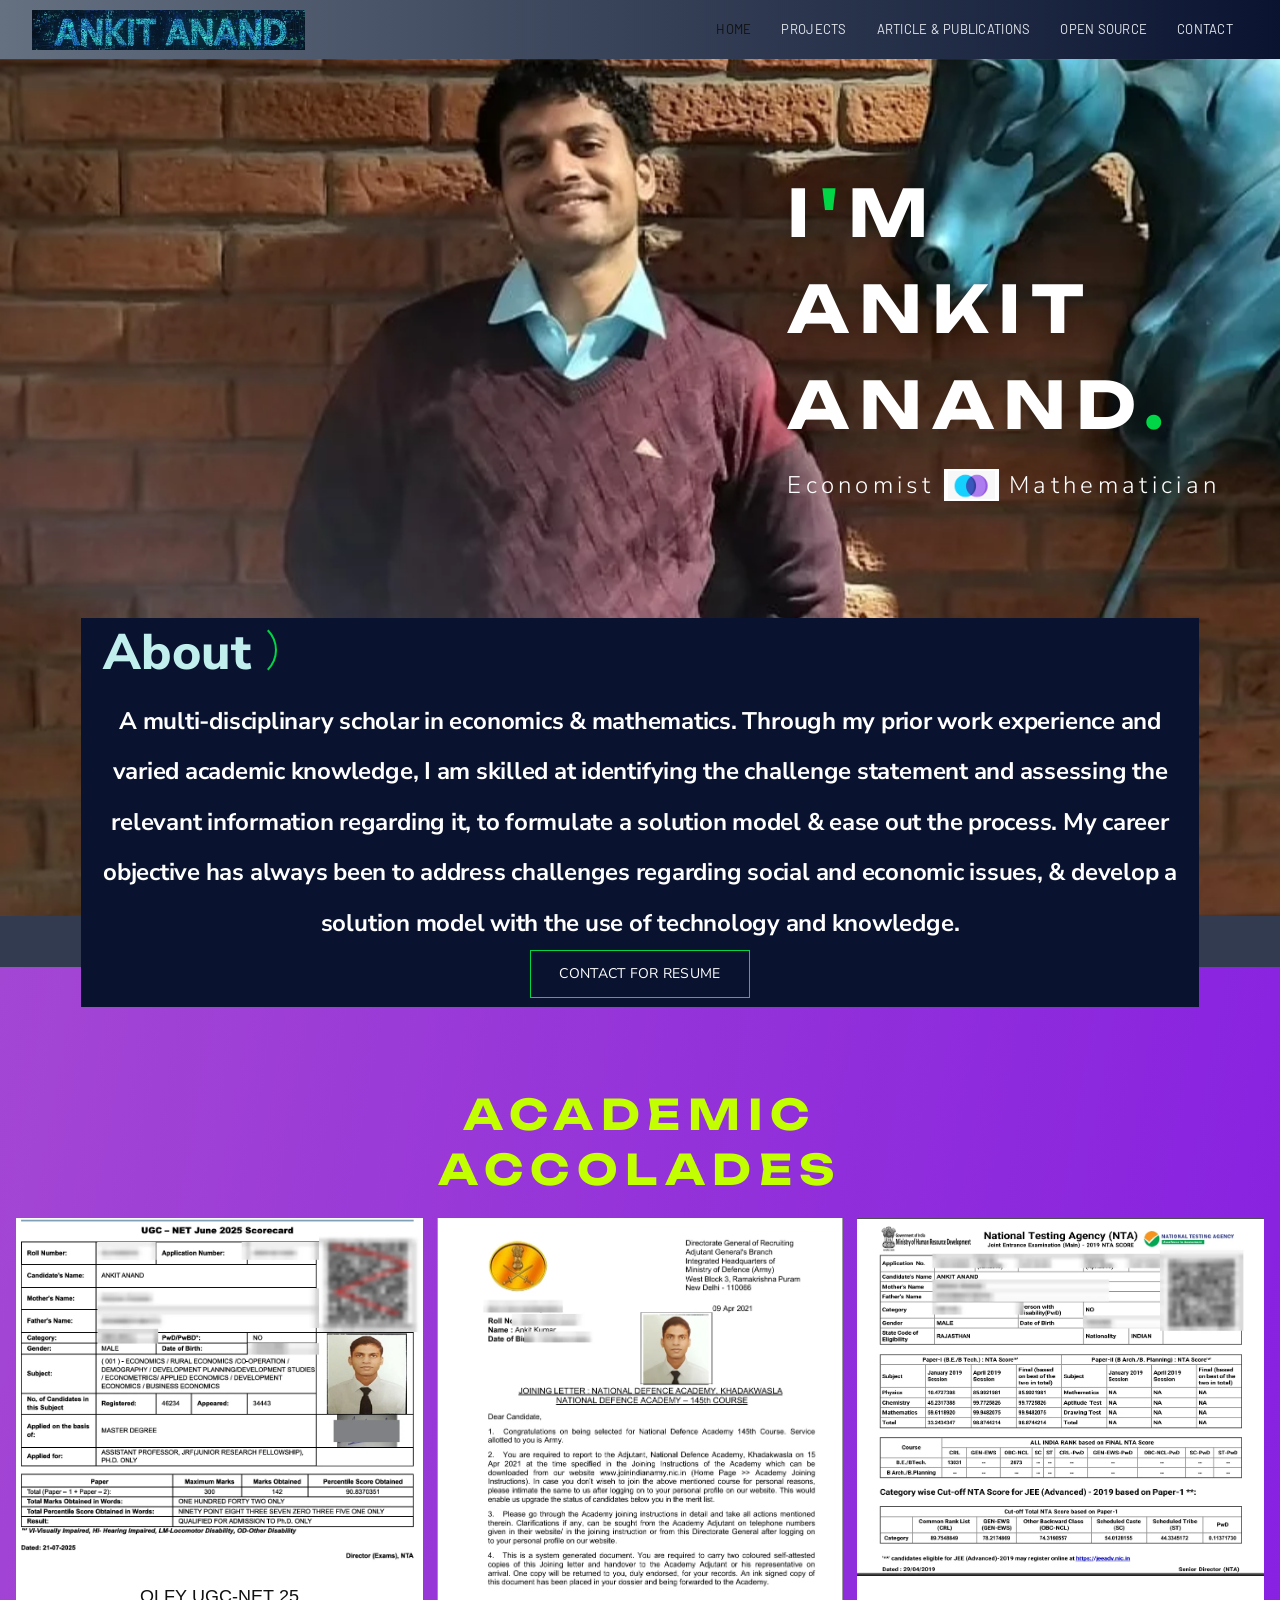
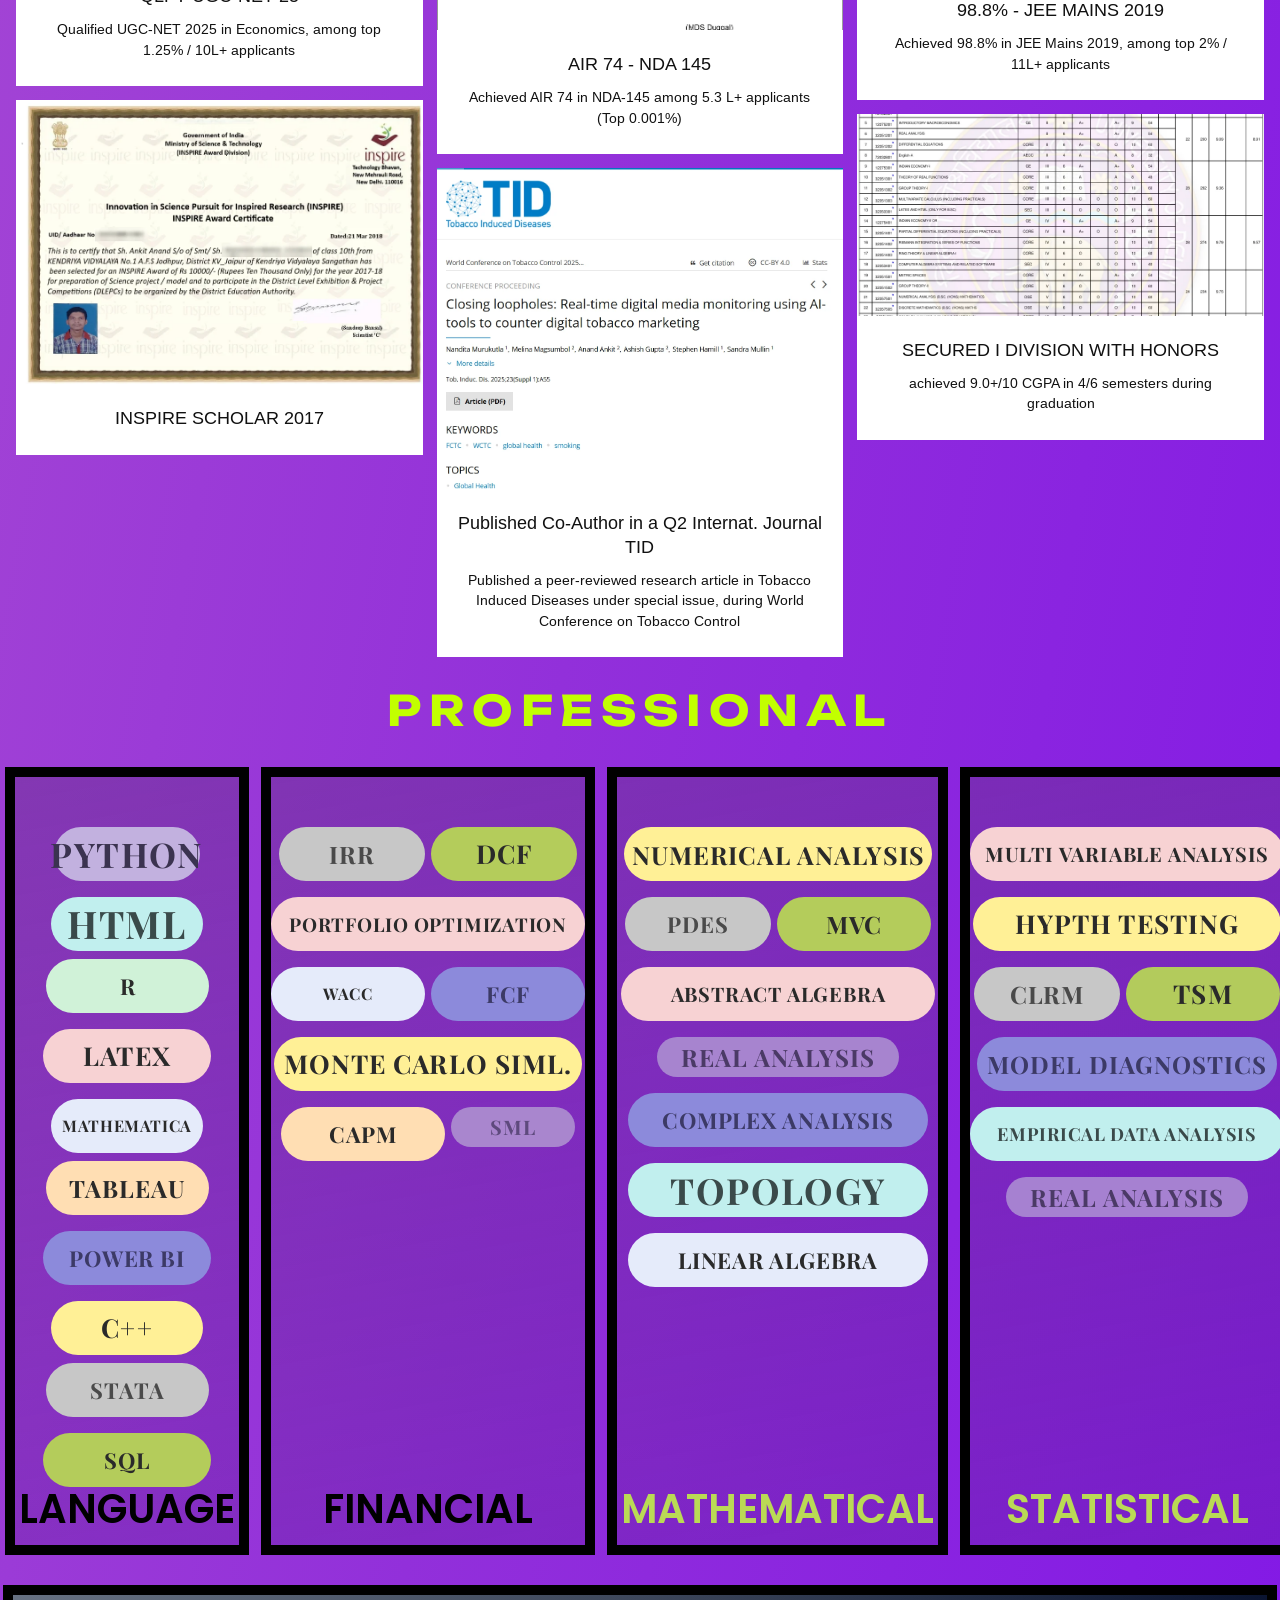
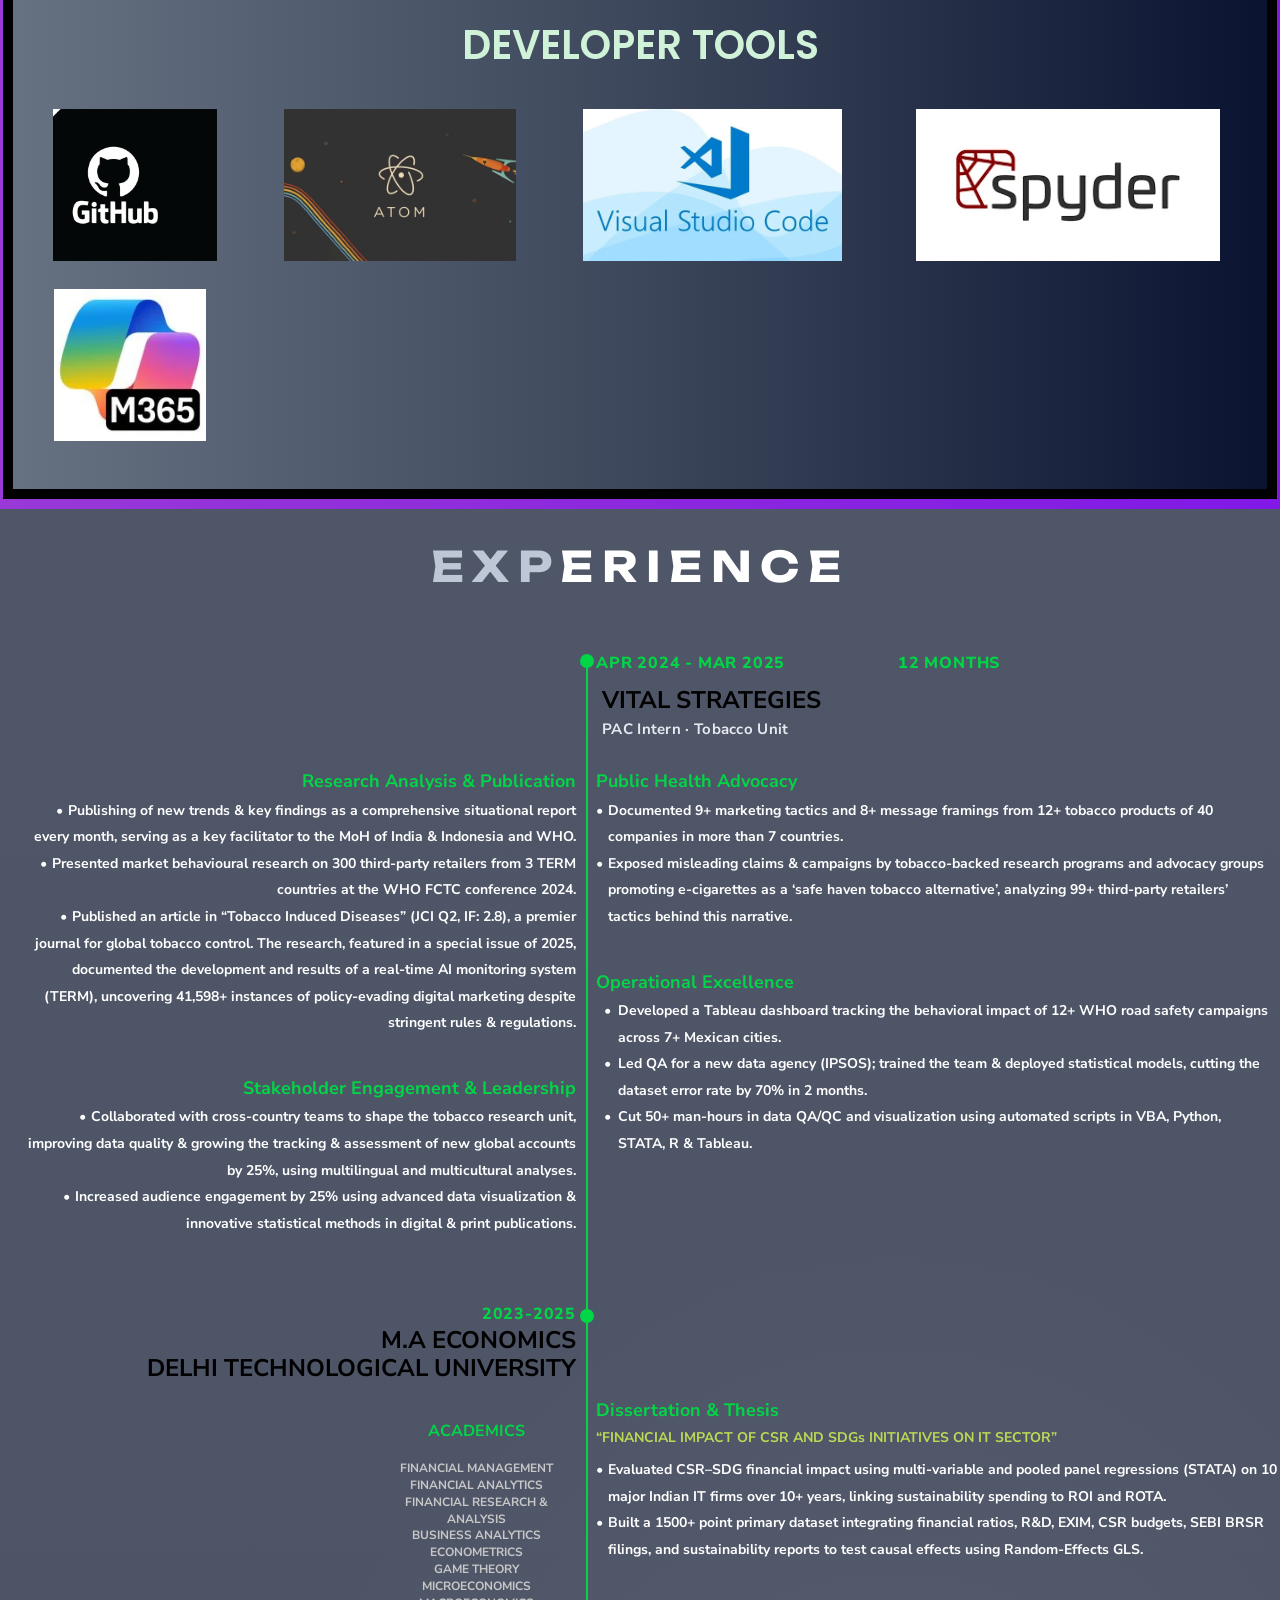
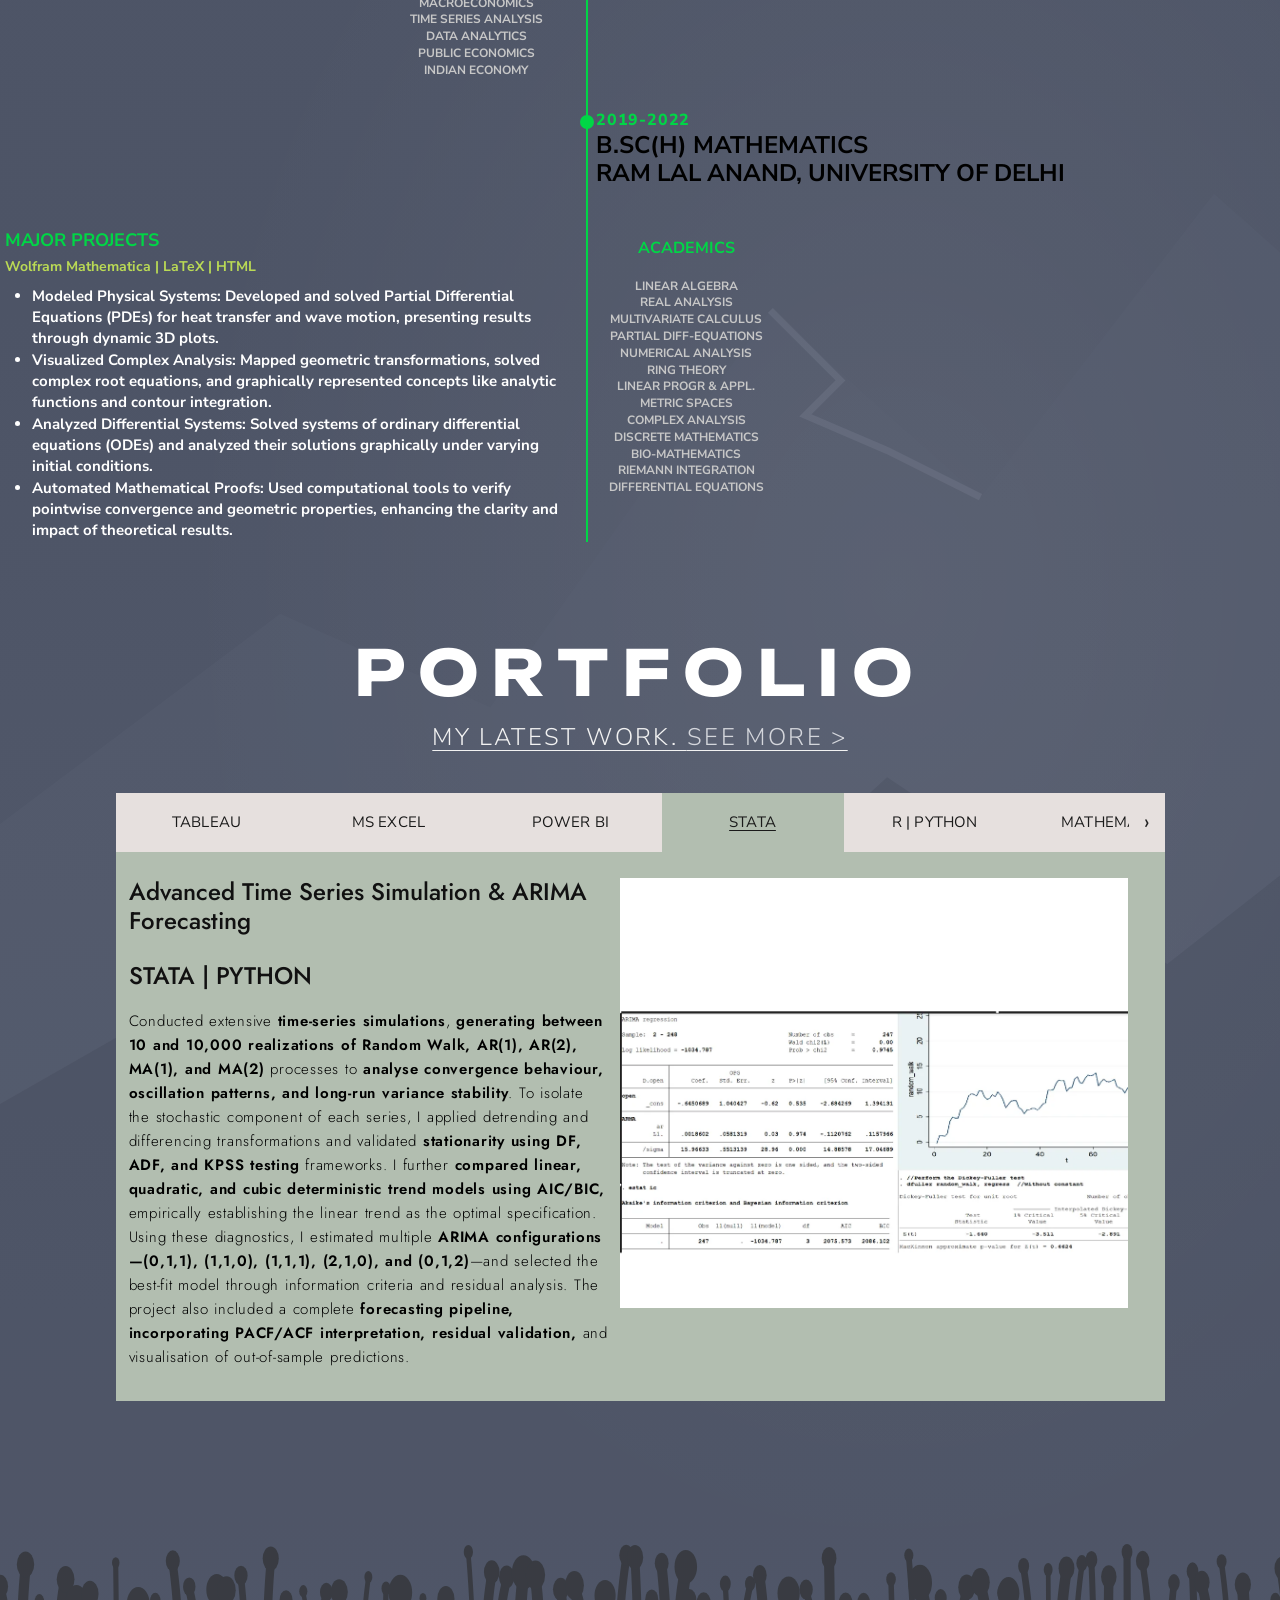
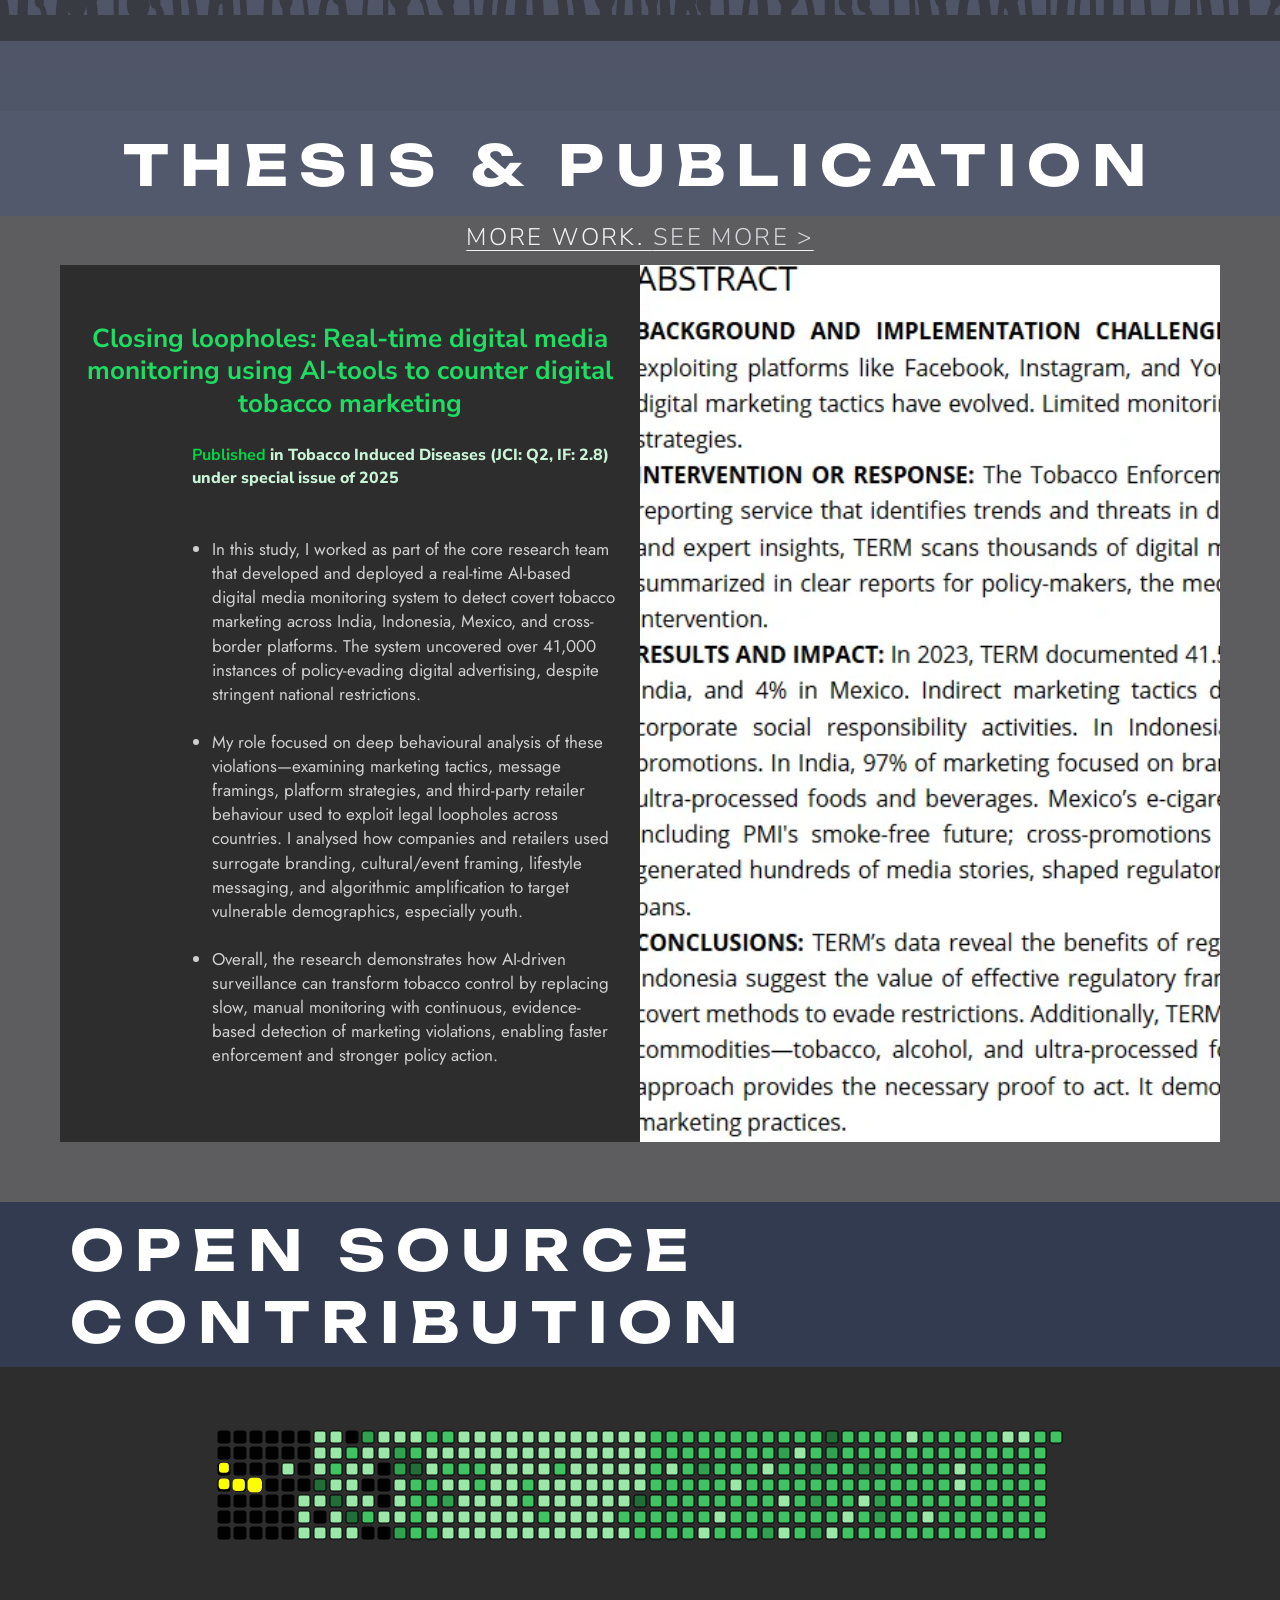
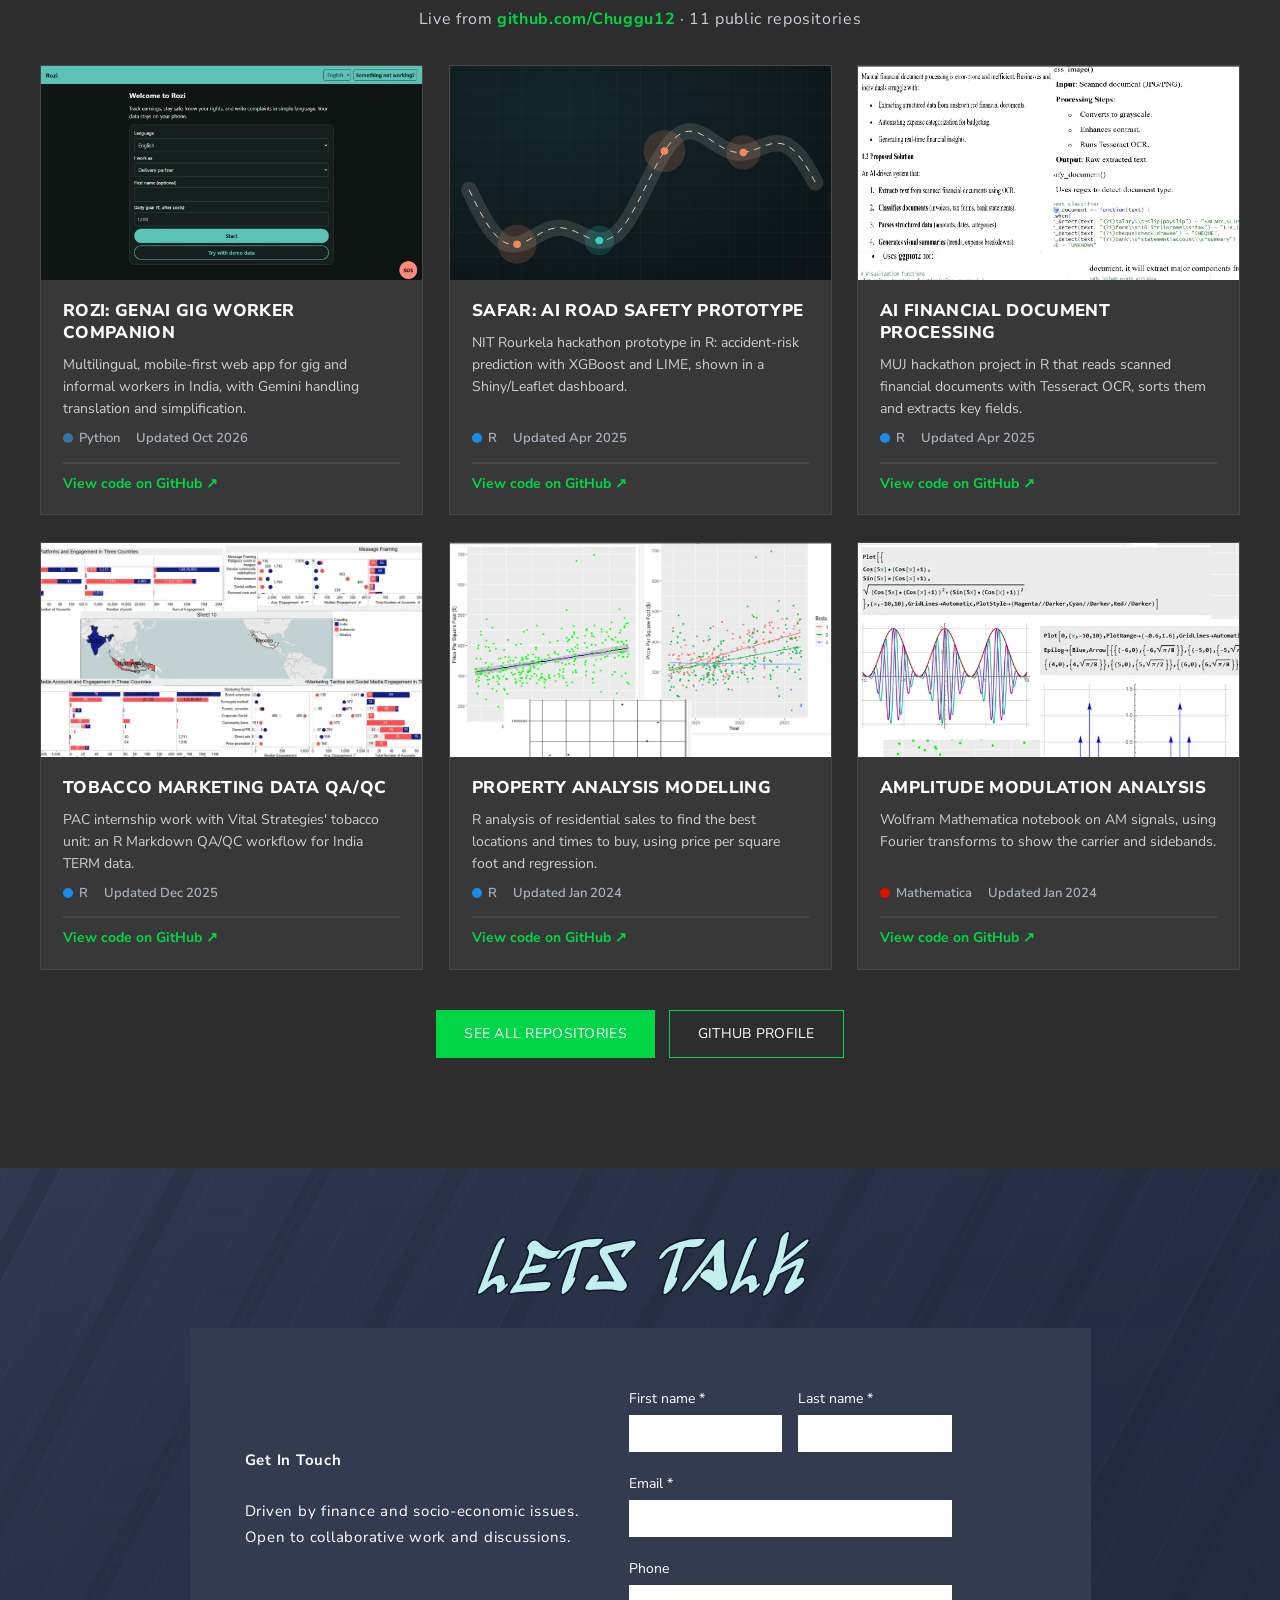
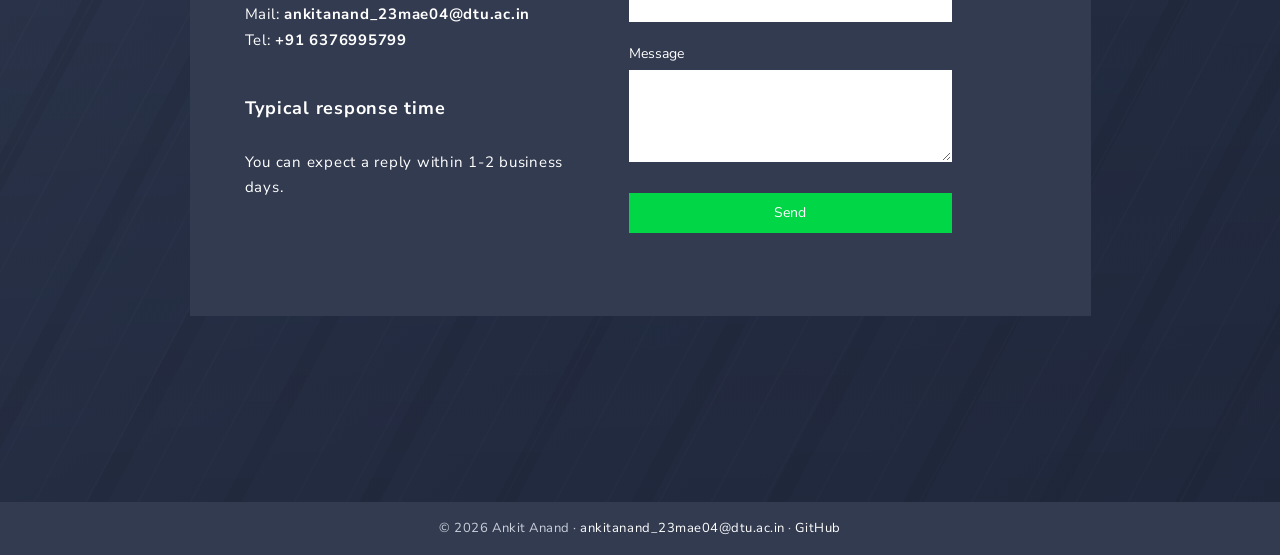
==== commit d0208229: "Connect Open Source section to live GitHub repositories Home page shows featured repo cards linking " ====
--- a/index.html
+++ b/index.html
@@ -426,7 +426,79 @@
       <h2 class="os-band lulo" id="os-title">Open Source Contribution</h2>
       <div class="os-body">
         <img class="snake" src="assets/img/snake.svg" alt="Animated snake eating the GitHub contribution graph" width="880" height="192" loading="lazy">
-        <a class="soon" href="open-source.html" data-anim="fade-expand">EXPLORE MY REPOSITORIES&hellip;</a>
+        <p class="gh-intro" data-anim="fade-in">Live from <a href="https://github.com/Chuggu12" target="_blank" rel="noopener">github.com/Chuggu12</a> &middot; <span data-gh-count>11</span> public repositories</p>
+        <ul class="gh-grid" data-gh-user="Chuggu12" role="list">
+          <li data-anim="fade-expand">
+            <a class="gh-card" href="https://github.com/Chuggu12/PrompTwars_CHD_GIG_wrkrs" target="_blank" rel="noopener">
+              <span class="gh-thumb"><img src="assets/img/rozi.webp" alt="" width="1280" height="800" loading="lazy"></span>
+              <span class="gh-body">
+                <span class="gh-name">Rozi: GenAI Gig Worker Companion</span>
+                <span class="gh-desc">Multilingual, mobile-first web app for gig and informal workers in India, with Gemini handling translation and simplification.</span>
+                <span class="gh-meta" data-gh-repo="PrompTwars_CHD_GIG_wrkrs"><span class="gh-lang" style="--c:#3572a5">Python</span><span class="gh-updated">Updated Oct 2026</span></span>
+                <span class="gh-cta">View code on GitHub <span aria-hidden="true">&#8599;</span><span class="sr-only">(opens in a new tab)</span></span>
+              </span>
+            </a>
+          </li>
+          <li data-anim="fade-expand" style="--delay:.08s">
+            <a class="gh-card" href="https://github.com/Chuggu12/HACKATHON_NIT_ROURKELA" target="_blank" rel="noopener">
+              <span class="gh-thumb"><img src="assets/img/art-safar.svg" alt="" width="800" height="500" loading="lazy"></span>
+              <span class="gh-body">
+                <span class="gh-name">SAFAR: AI Road Safety Prototype</span>
+                <span class="gh-desc">NIT Rourkela hackathon prototype in R: accident-risk prediction with XGBoost and LIME, shown in a Shiny/Leaflet dashboard.</span>
+                <span class="gh-meta" data-gh-repo="HACKATHON_NIT_ROURKELA"><span class="gh-lang" style="--c:#198ce7">R</span><span class="gh-updated">Updated Apr 2025</span></span>
+                <span class="gh-cta">View code on GitHub <span aria-hidden="true">&#8599;</span><span class="sr-only">(opens in a new tab)</span></span>
+              </span>
+            </a>
+          </li>
+          <li data-anim="fade-expand" style="--delay:.16s">
+            <a class="gh-card" href="https://github.com/Chuggu12/MUJ-HACKATHON" target="_blank" rel="noopener">
+              <span class="gh-thumb"><img src="assets/img/hackathon-muj.webp" alt="" width="750" height="542" loading="lazy"></span>
+              <span class="gh-body">
+                <span class="gh-name">AI Financial Document Processing</span>
+                <span class="gh-desc">MUJ hackathon project in R that reads scanned financial documents with Tesseract OCR, sorts them and extracts key fields.</span>
+                <span class="gh-meta" data-gh-repo="MUJ-HACKATHON"><span class="gh-lang" style="--c:#198ce7">R</span><span class="gh-updated">Updated Apr 2025</span></span>
+                <span class="gh-cta">View code on GitHub <span aria-hidden="true">&#8599;</span><span class="sr-only">(opens in a new tab)</span></span>
+              </span>
+            </a>
+          </li>
+          <li data-anim="fade-expand">
+            <a class="gh-card" href="https://github.com/Chuggu12/VITAL_STRATGIES_PAC_TOBACCO-UNIT" target="_blank" rel="noopener">
+              <span class="gh-thumb"><img src="assets/img/term-qa.webp" alt="" width="1400" height="487" loading="lazy"></span>
+              <span class="gh-body">
+                <span class="gh-name">Tobacco Marketing Data QA/QC</span>
+                <span class="gh-desc">PAC internship work with Vital Strategies' tobacco unit: an R Markdown QA/QC workflow for India TERM data.</span>
+                <span class="gh-meta" data-gh-repo="VITAL_STRATGIES_PAC_TOBACCO-UNIT"><span class="gh-lang" style="--c:#198ce7">R</span><span class="gh-updated">Updated Dec 2025</span></span>
+                <span class="gh-cta">View code on GitHub <span aria-hidden="true">&#8599;</span><span class="sr-only">(opens in a new tab)</span></span>
+              </span>
+            </a>
+          </li>
+          <li data-anim="fade-expand" style="--delay:.08s">
+            <a class="gh-card" href="https://github.com/Chuggu12/Property-Analysis" target="_blank" rel="noopener">
+              <span class="gh-thumb"><img src="assets/img/property.webp" alt="" width="896" height="658" loading="lazy"></span>
+              <span class="gh-body">
+                <span class="gh-name">Property Analysis Modelling</span>
+                <span class="gh-desc">R analysis of residential sales to find the best locations and times to buy, using price per square foot and regression.</span>
+                <span class="gh-meta" data-gh-repo="Property-Analysis"><span class="gh-lang" style="--c:#198ce7">R</span><span class="gh-updated">Updated Jan 2024</span></span>
+                <span class="gh-cta">View code on GitHub <span aria-hidden="true">&#8599;</span><span class="sr-only">(opens in a new tab)</span></span>
+              </span>
+            </a>
+          </li>
+          <li data-anim="fade-expand" style="--delay:.16s">
+            <a class="gh-card" href="https://github.com/Chuggu12/Amplitude-Modulation-analysis" target="_blank" rel="noopener">
+              <span class="gh-thumb"><img src="assets/img/am-signal.webp" alt="" width="636" height="614" loading="lazy"></span>
+              <span class="gh-body">
+                <span class="gh-name">Amplitude Modulation Analysis</span>
+                <span class="gh-desc">Wolfram Mathematica notebook on AM signals, using Fourier transforms to show the carrier and sidebands.</span>
+                <span class="gh-meta" data-gh-repo="Amplitude-Modulation-analysis"><span class="gh-lang" style="--c:#dd1100">Mathematica</span><span class="gh-updated">Updated Jan 2024</span></span>
+                <span class="gh-cta">View code on GitHub <span aria-hidden="true">&#8599;</span><span class="sr-only">(opens in a new tab)</span></span>
+              </span>
+            </a>
+          </li>
+        </ul>
+        <div class="gh-actions" data-anim="float-in">
+          <a class="btn-green" href="open-source.html">See all repositories</a>
+          <a class="btn-outline" href="https://github.com/Chuggu12" target="_blank" rel="noopener">GitHub profile<span class="sr-only"> (opens in a new tab)</span></a>
+        </div>
       </div>
     </section>
 
--- a/assets/css/style.css
+++ b/assets/css/style.css
@@ -453,8 +453,6 @@
 .os-band { background: var(--slate); color: #fff; padding: 12px 70px 8px; font-size: 56px; letter-spacing: .2em; }
 .os-body { background: var(--charcoal); padding: 30px 20px 200px; text-align: center; }
 .snake { width: min(880px, 100%); height: auto; margin: 0 auto; }
-.os-body .soon { display: inline-block; margin-top: 12px; font: 700 40px/1.2 var(--f-avenir); color: var(--green); text-decoration: none; }
-.os-body .soon:hover { text-decoration: underline; text-underline-offset: 6px; }
 
 /* ---------- Contact ---------- */
 .contact { position: relative; overflow: hidden; padding: 70px 20px 186px; }
@@ -578,7 +576,6 @@
   .pub-left h3 { font-size: 21px; }
   .pub-right { height: 420px; }
   .os-body { padding-bottom: 100px; }
-  .os-body .soon { font-size: 28px; }
   .contact { padding: 50px 12px 90px; }
   .contact-title { font-size: 48px; }
   .contact-box { grid-template-columns: 1fr; padding: 32px 22px; gap: 10px; }
@@ -606,3 +603,45 @@
 @media (max-width: 860px) {
   .edu-bsc .tl-right, .edu-bsc .tl-left { grid-row: auto; }
 }
+
+/* ---------- home: open source → live GitHub repo cards ---------- */
+.os-body { padding-bottom: 110px; }
+.gh-intro { margin: 18px 0 0; font: 400 16px/1.5 var(--f-avenir); letter-spacing: .04em; color: #c9cfd8; }
+.gh-intro a { color: var(--green); font-weight: 700; text-decoration: none; }
+.gh-intro a:hover { text-decoration: underline; text-underline-offset: 4px; }
+.gh-grid {
+  list-style: none; margin: 34px auto 0; padding: 0; max-width: 1200px;
+  display: grid; grid-template-columns: repeat(3, minmax(0, 1fr)); gap: 26px; text-align: left;
+}
+.gh-grid > li { display: flex; min-width: 0; }
+.gh-card {
+  display: flex; flex-direction: column; width: 100%; overflow: hidden; text-decoration: none;
+  background: #383838; border: 1px solid rgba(255, 255, 255, .08); color: #fff;
+  transition: transform .4s var(--ease-wix), box-shadow .4s ease, border-color .4s ease;
+}
+.gh-card:hover, .gh-card:focus-visible {
+  transform: translateY(-6px); border-color: rgba(0, 214, 70, .6);
+  box-shadow: 0 16px 34px rgba(0, 0, 0, .4), 0 0 0 1px rgba(0, 214, 70, .25);
+}
+.gh-thumb { display: block; aspect-ratio: 16 / 9; overflow: hidden; background: #fff; }
+.gh-thumb img { width: 100%; height: 100%; object-fit: cover; object-position: center top; transition: transform .6s var(--ease-wix); }
+.gh-card:hover .gh-thumb img { transform: scale(1.05); }
+.gh-body { display: flex; flex-direction: column; flex: 1; gap: 10px; padding: 20px 22px 22px; }
+.gh-name { font: 800 17px/1.3 var(--f-avenir); text-transform: uppercase; letter-spacing: .02em; }
+.gh-desc { flex: 1; font: 400 14px/1.55 var(--f-avenir); color: #cfcfcf; }
+.gh-meta { display: flex; flex-wrap: wrap; gap: 6px 16px; font: 600 13px/1.4 var(--f-avenir); color: #a9b1bd; }
+.gh-lang::before {
+  content: ""; display: inline-block; width: 10px; height: 10px; margin-right: 6px; border-radius: 50%;
+  background: var(--c, #9aa3ad); vertical-align: -1px;
+}
+.gh-stars { color: #e3c86a; }
+.gh-cta { margin-top: 4px; padding-top: 12px; border-top: 2px solid #4a4a4a; font: 700 14px/1.2 var(--f-avenir); color: var(--green); transition: border-color .4s ease; }
+.gh-card:hover .gh-cta { border-color: var(--green); }
+.gh-actions { display: flex; flex-wrap: wrap; justify-content: center; gap: 14px; margin-top: 40px; }
+.gh-actions .btn-green { height: 48px; padding: 0 28px; font-size: 14px; text-transform: uppercase; letter-spacing: .02em; }
+.gh-actions .btn-outline { min-width: 0; padding: 0 28px; }
+@media (max-width: 1100px) { .gh-grid { grid-template-columns: repeat(2, minmax(0, 1fr)); } }
+@media (max-width: 860px) {
+  .gh-grid { grid-template-columns: 1fr; max-width: 520px; gap: 20px; }
+  .os-body { padding-bottom: 80px; }
+}
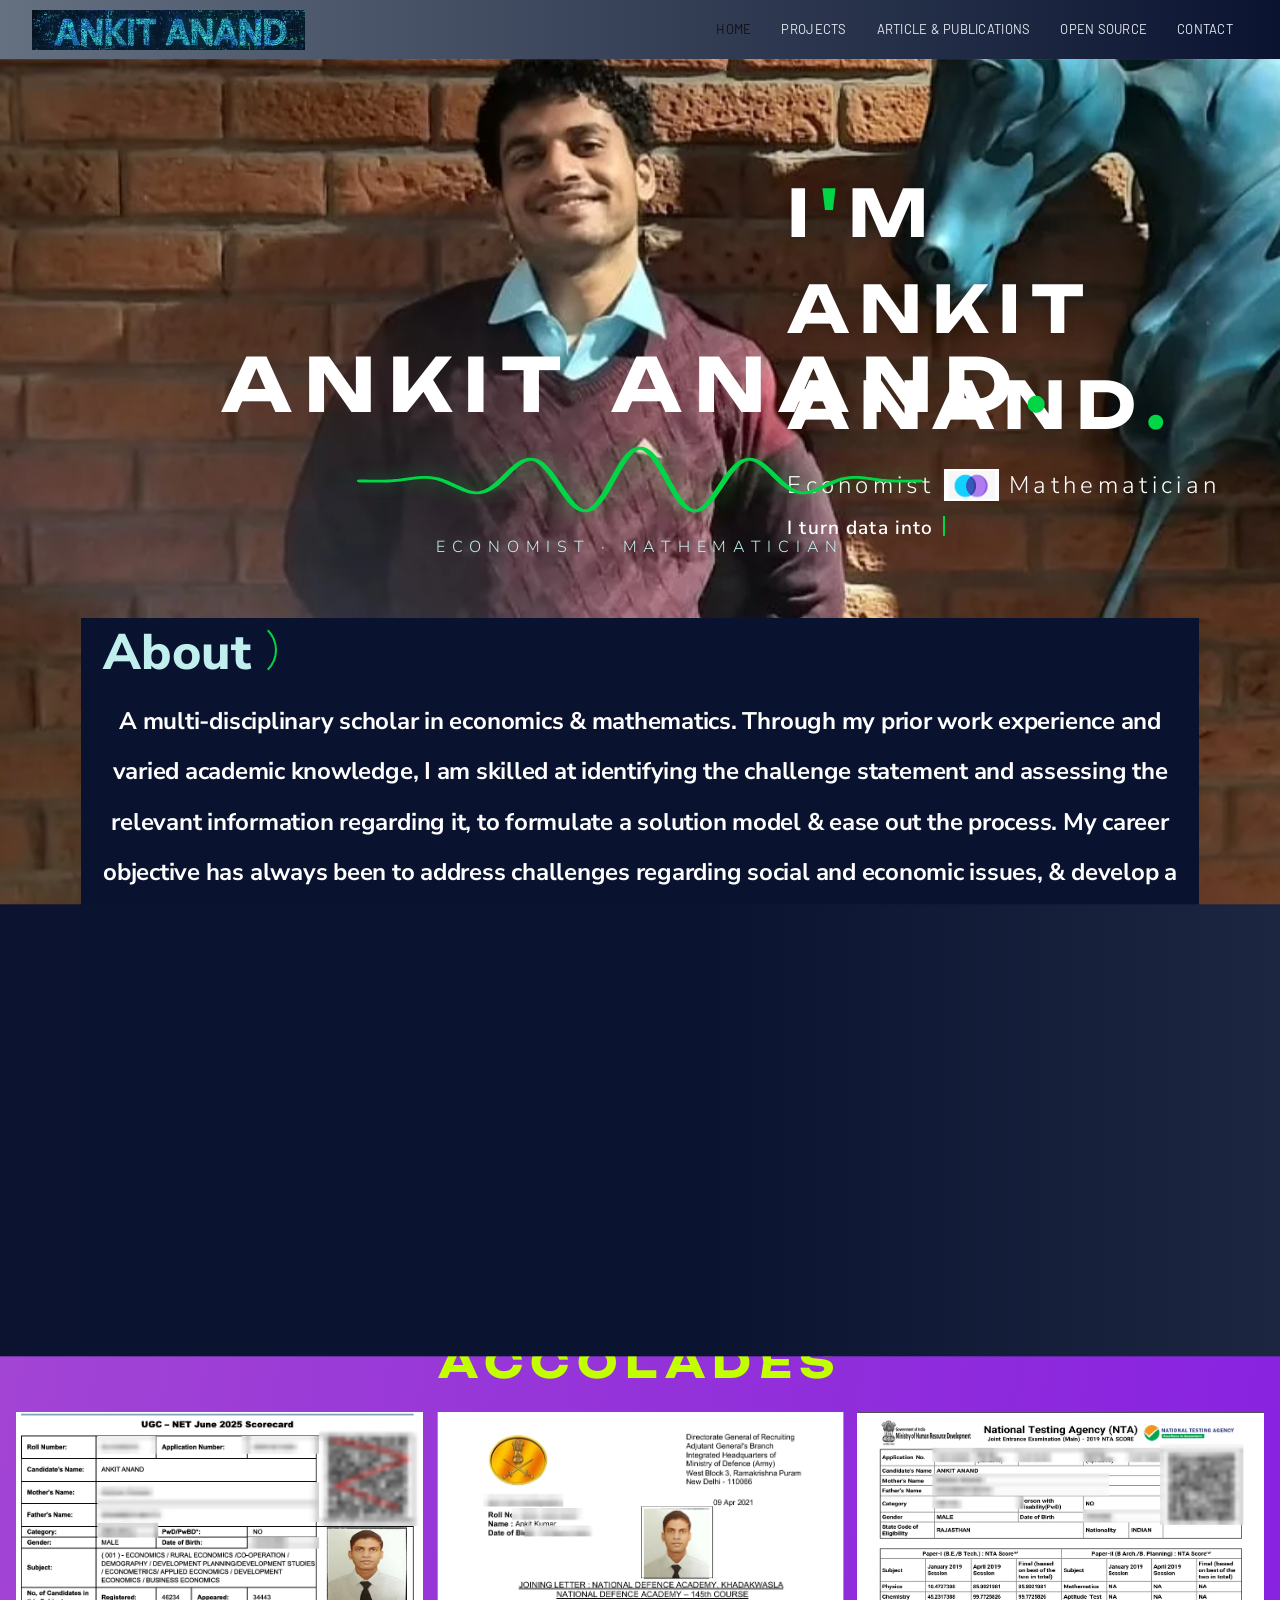
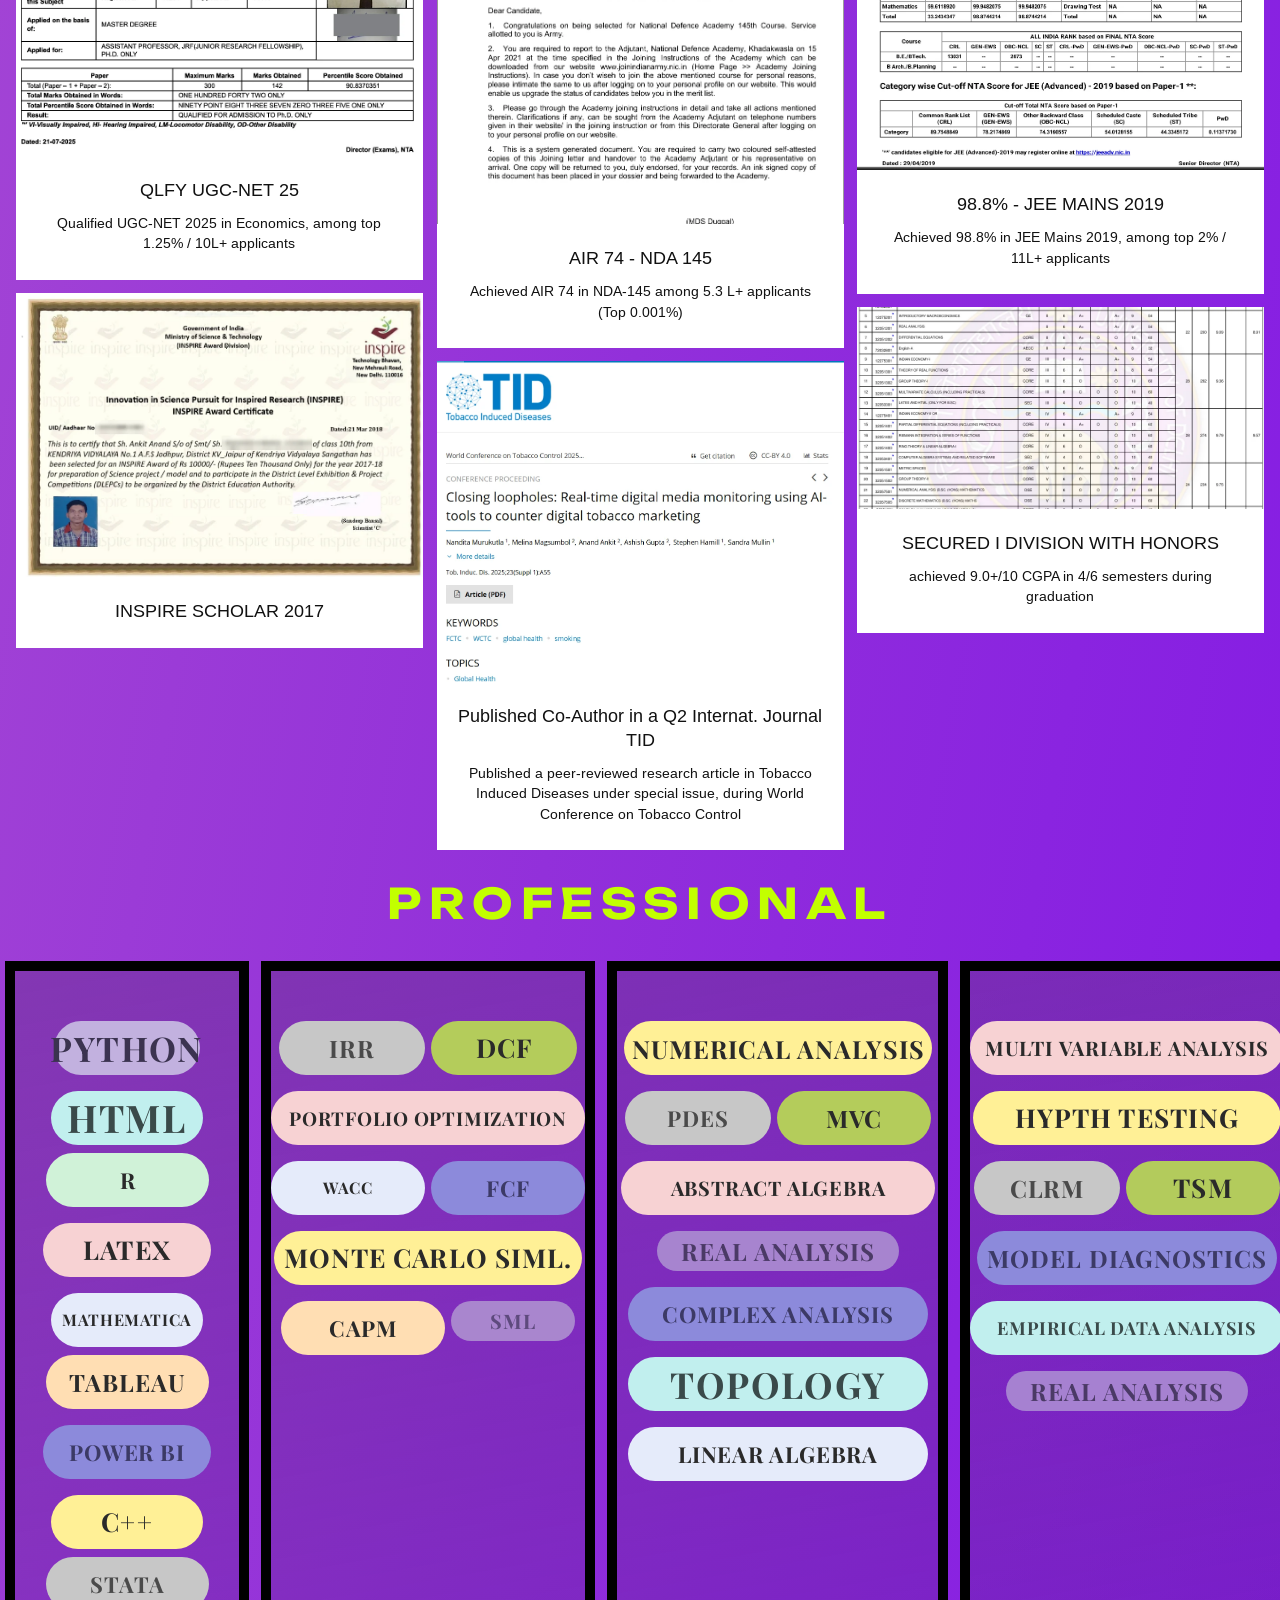
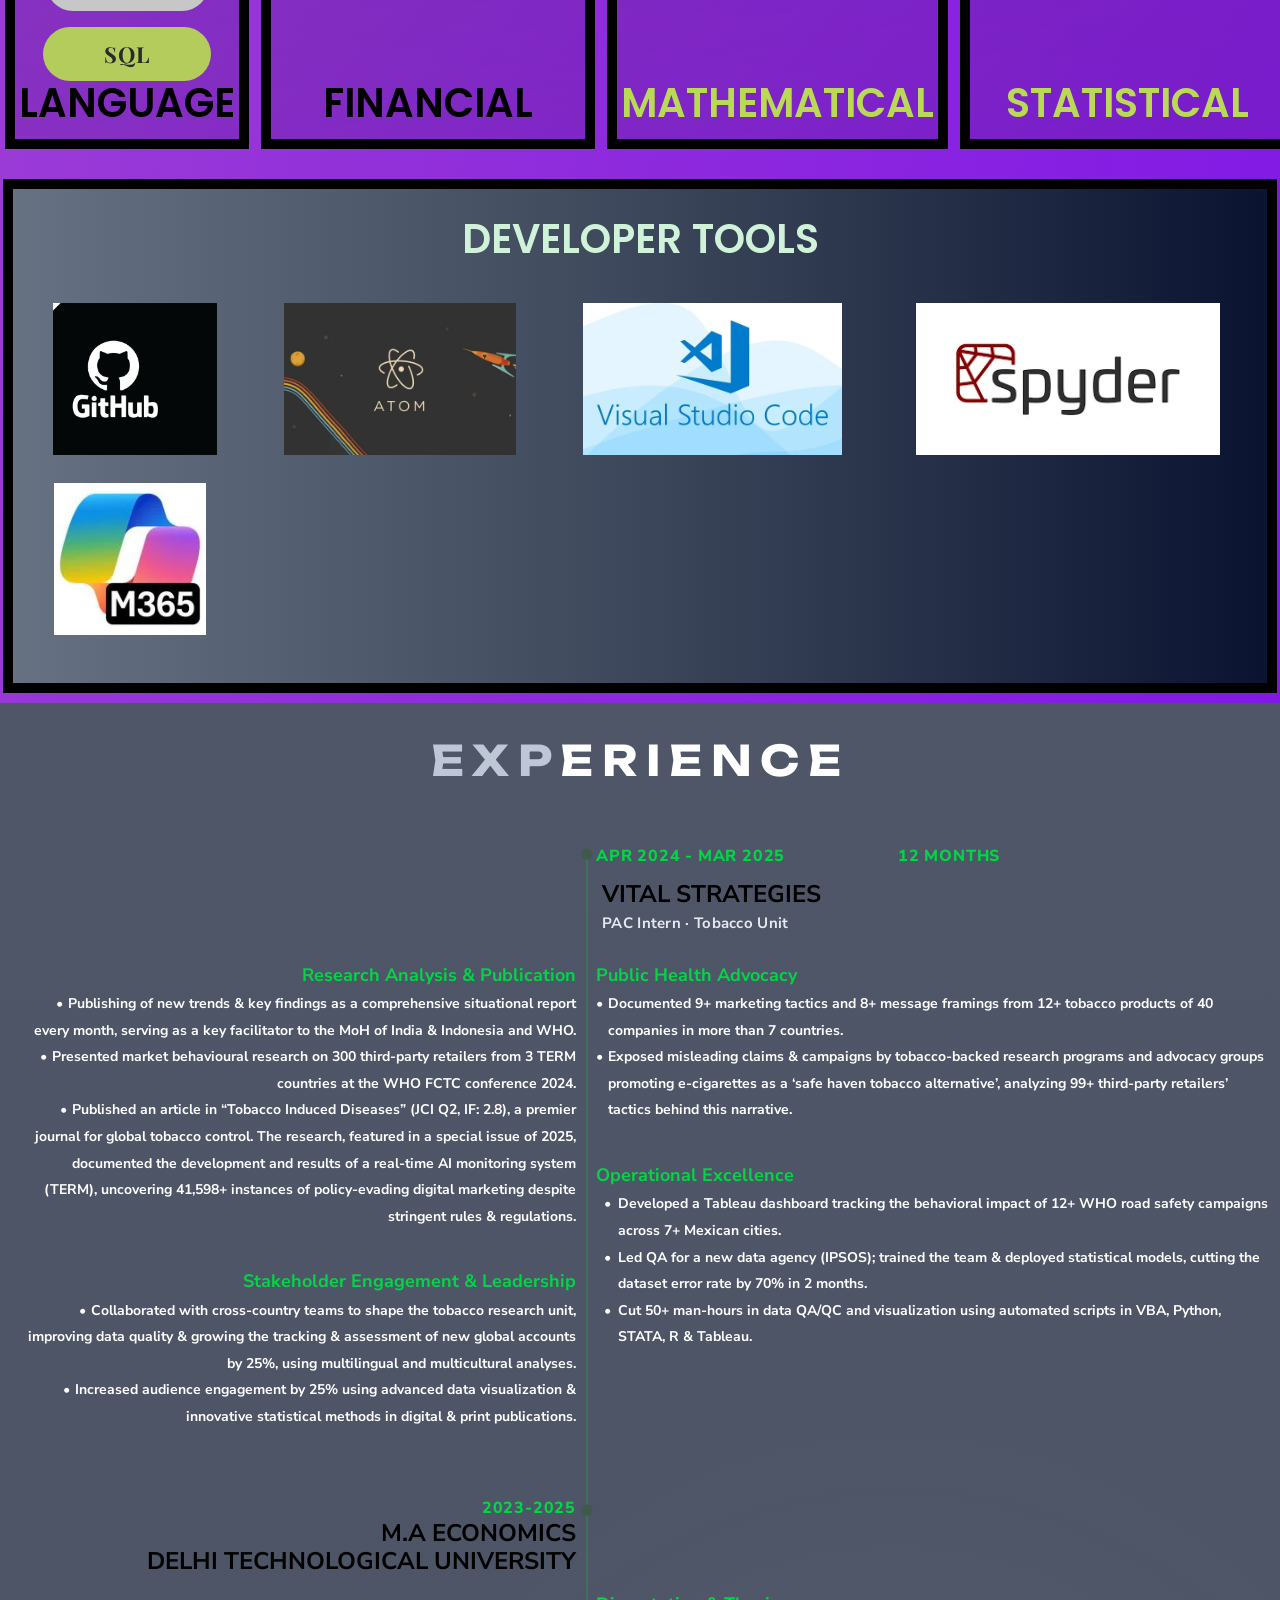
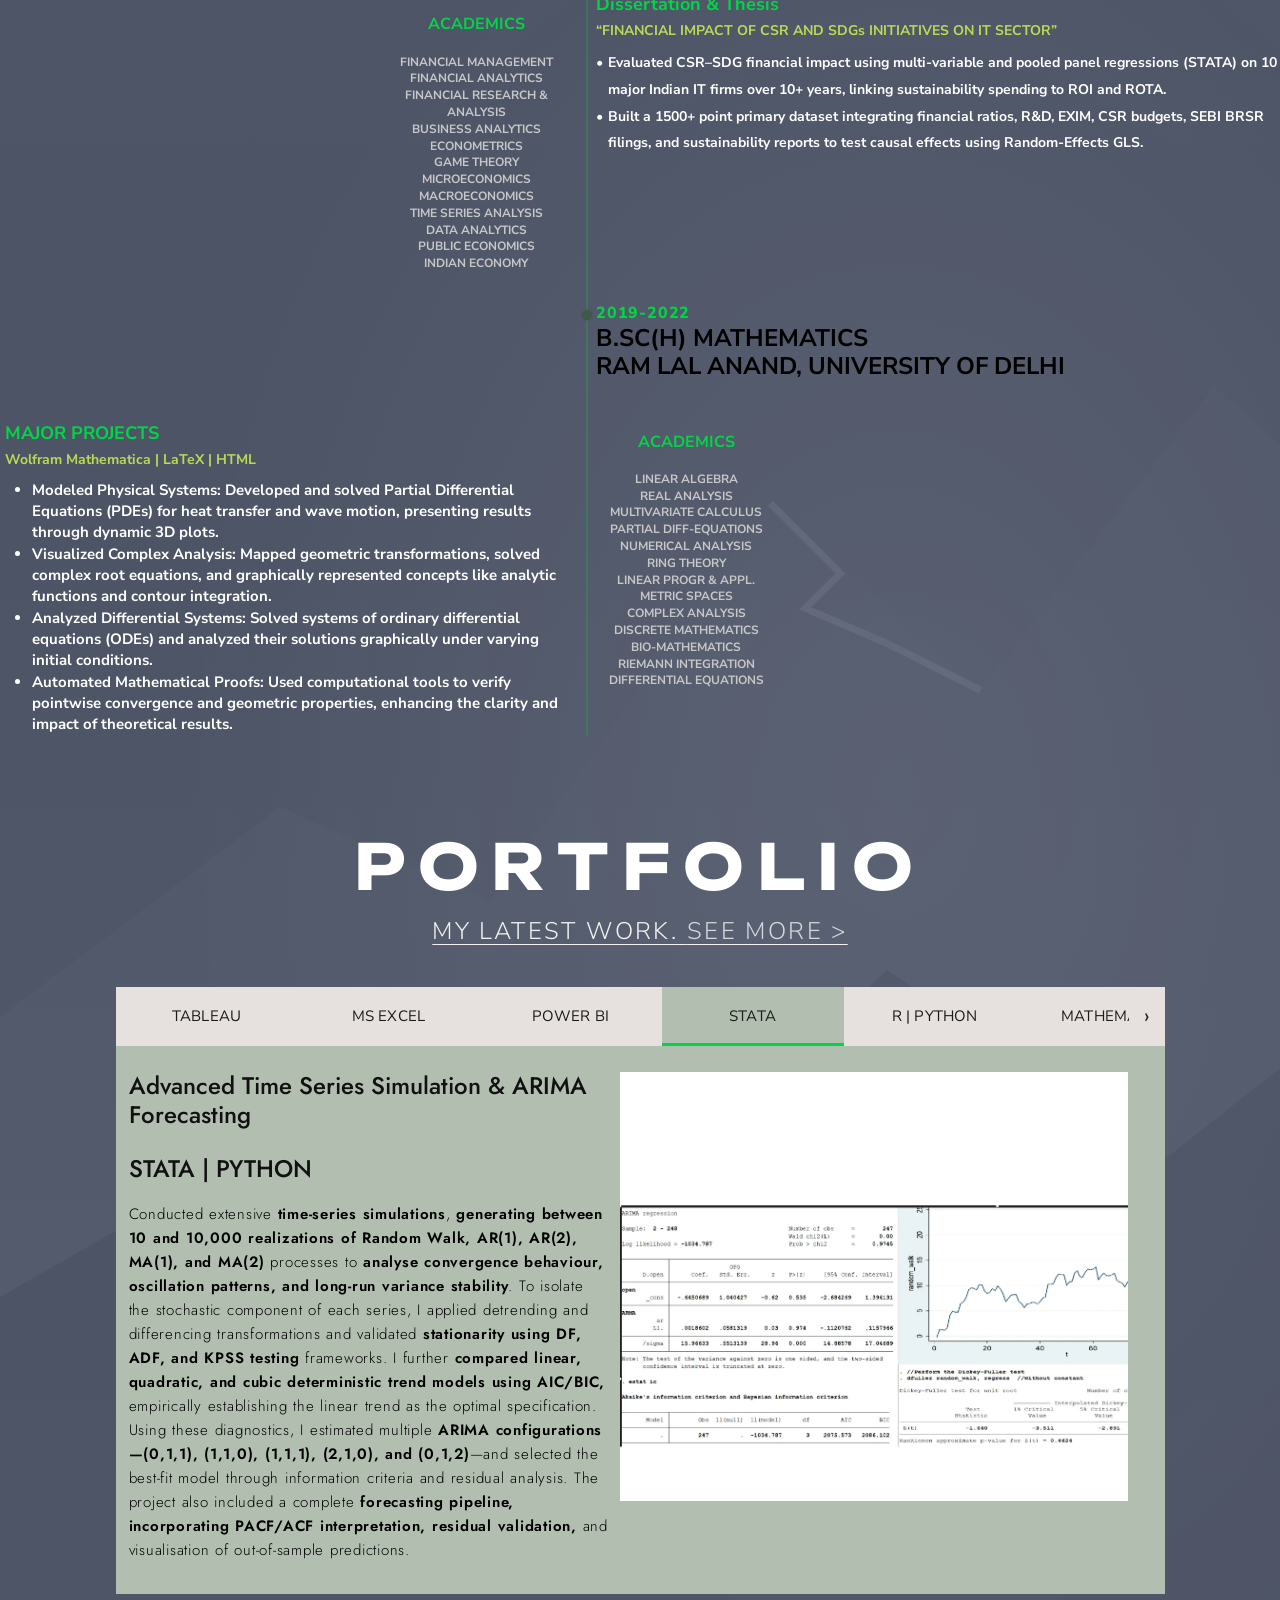
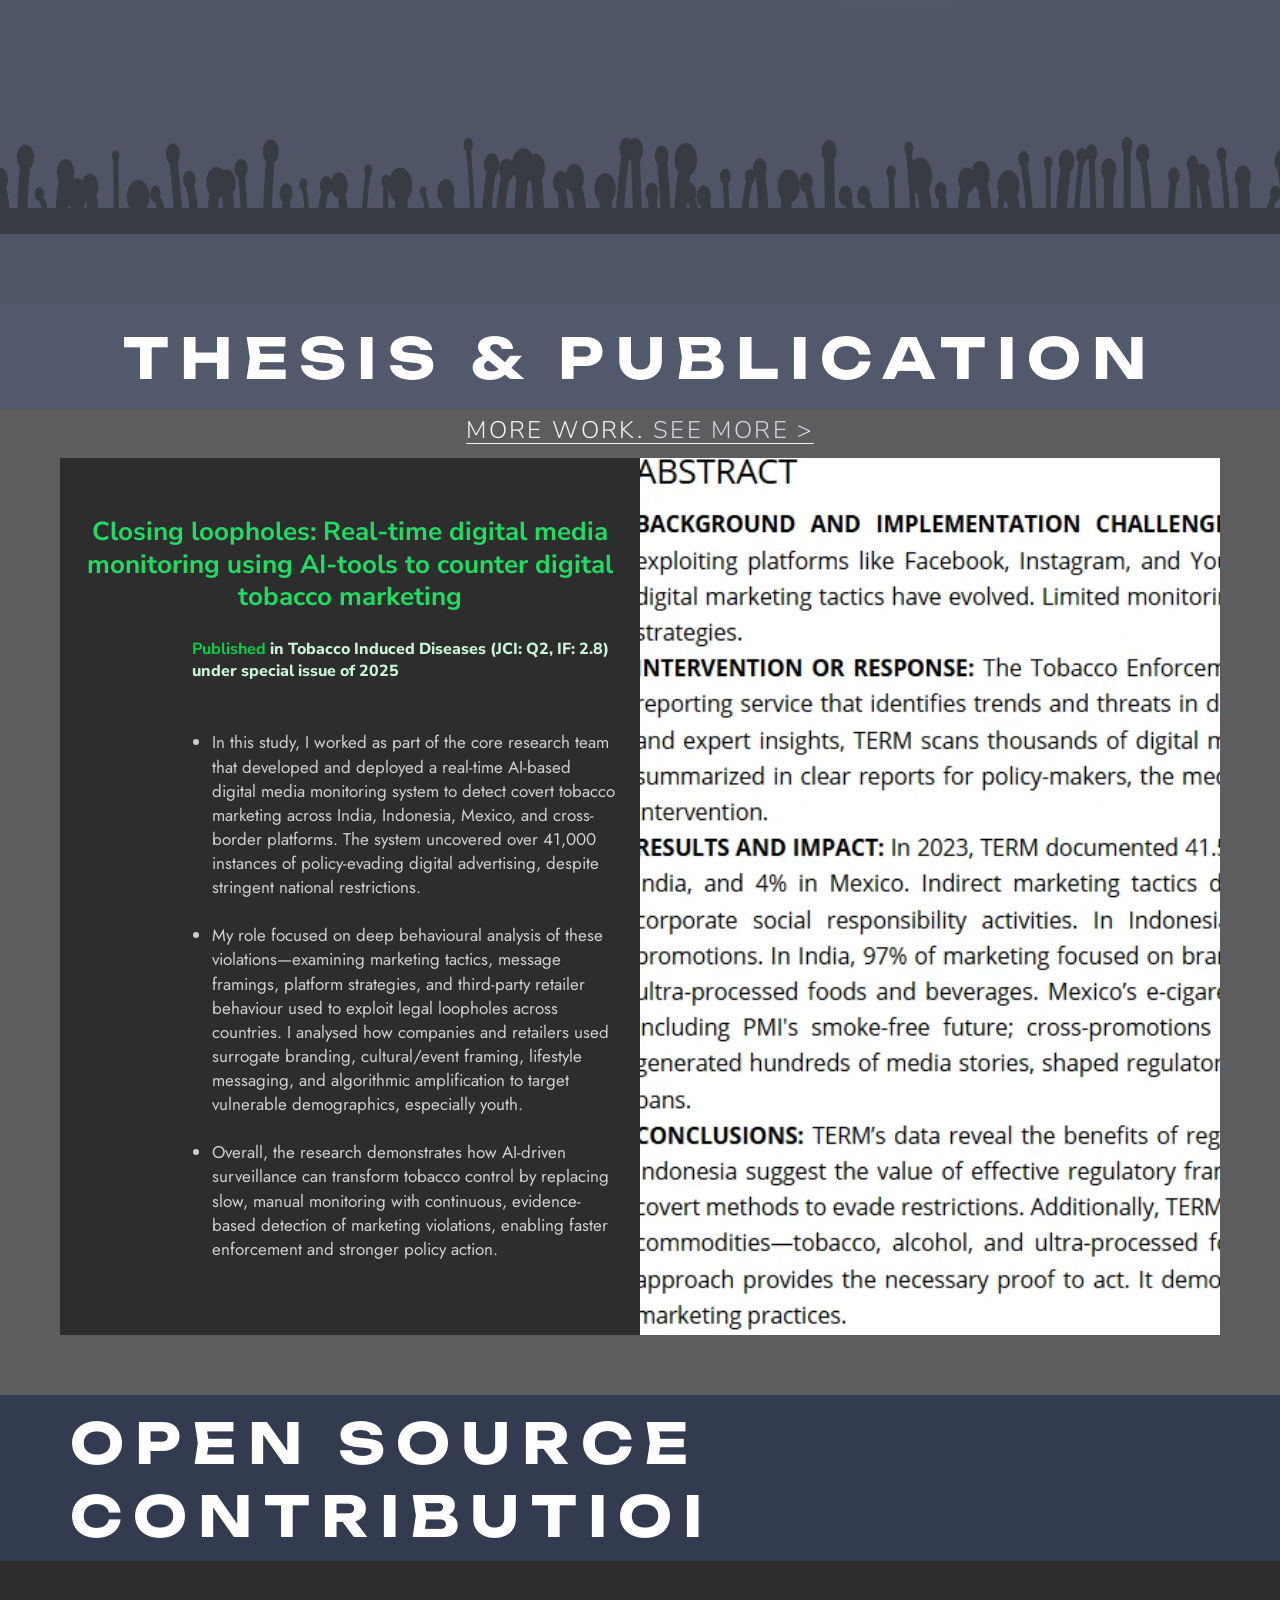
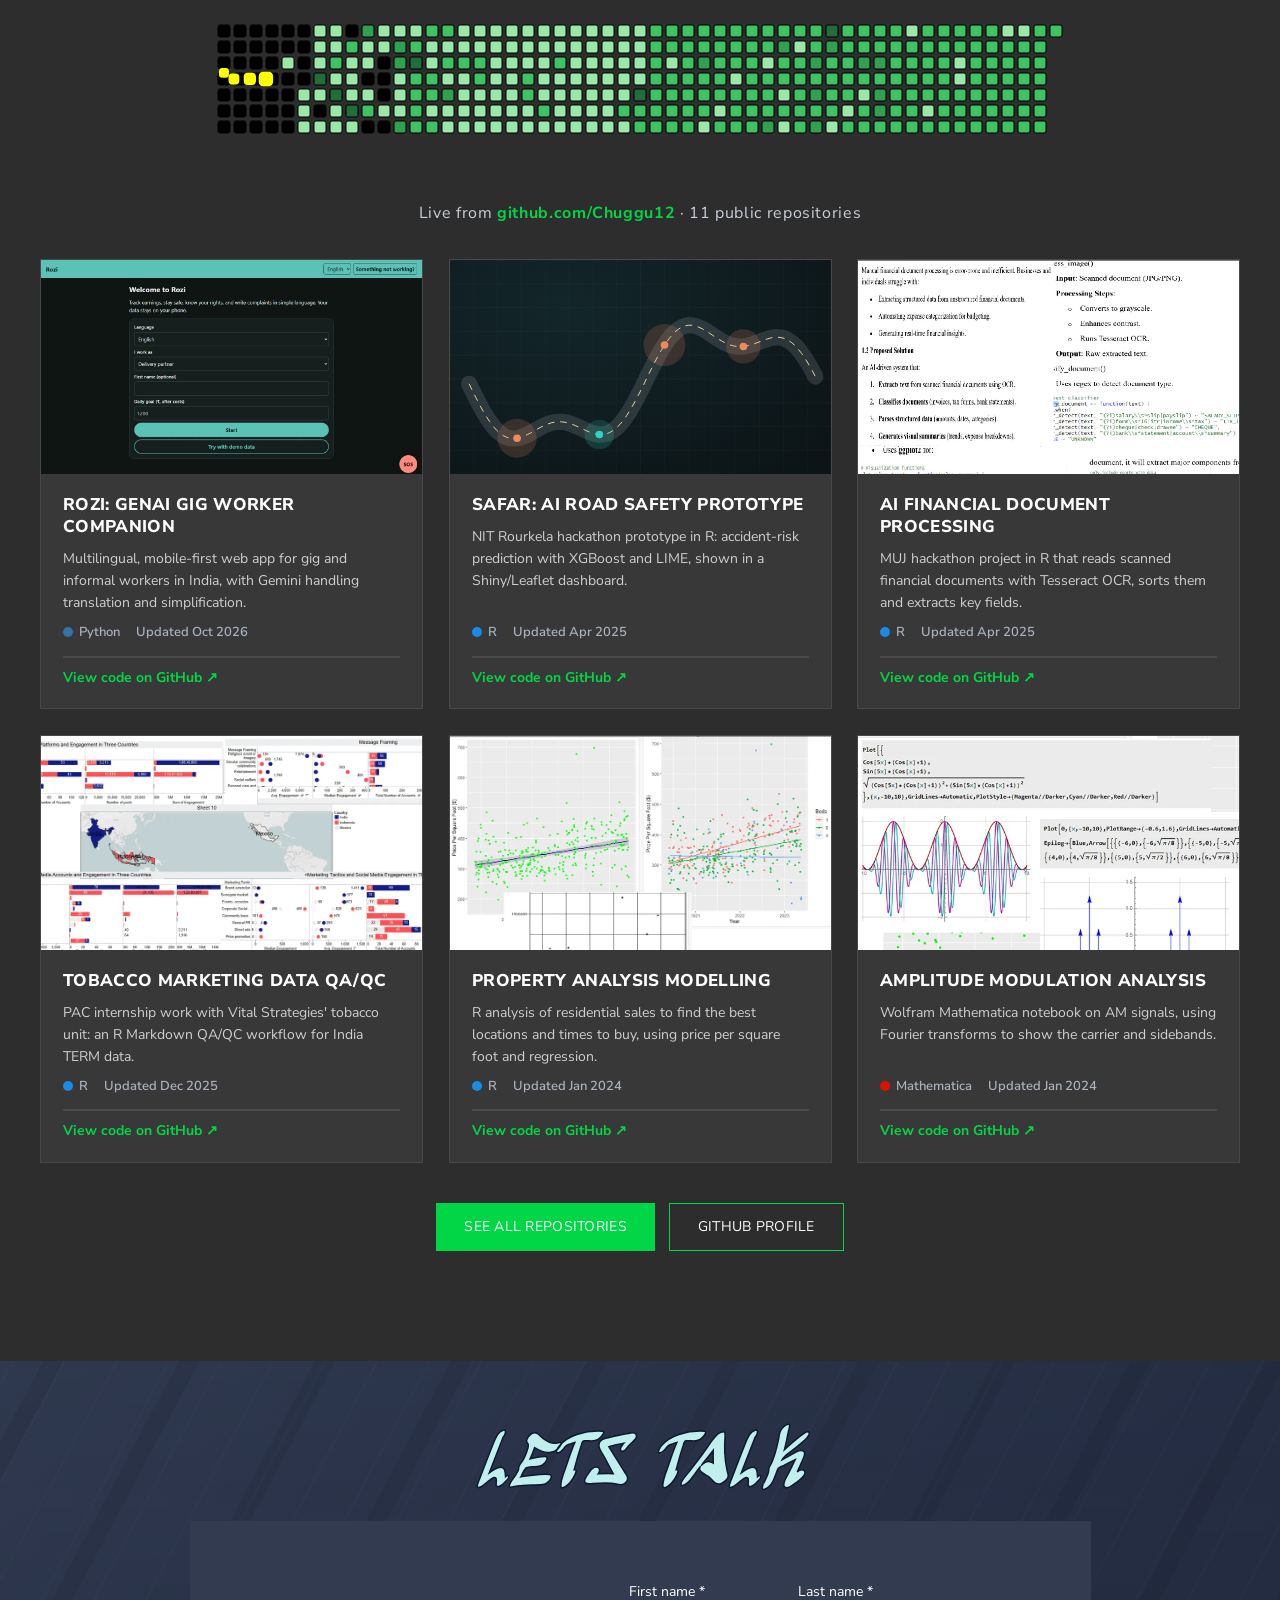
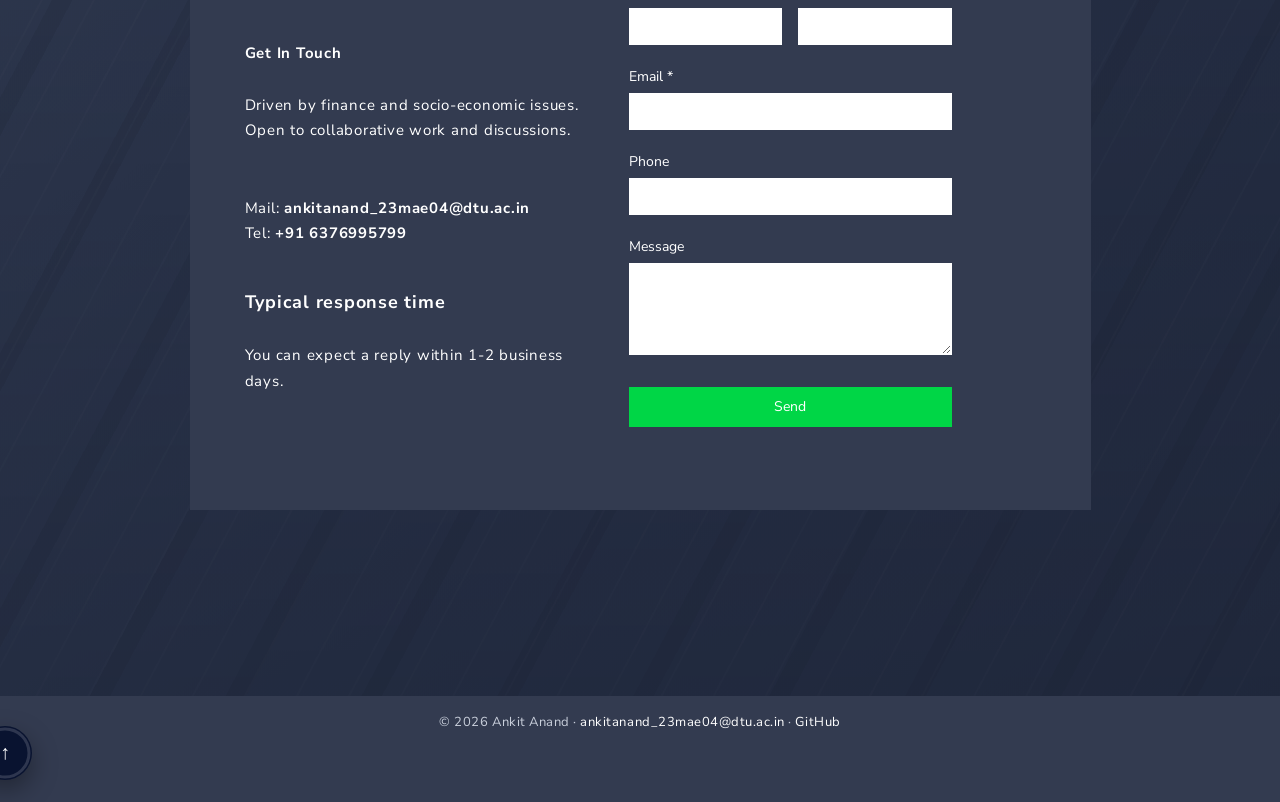
==== commit b7e2de18: "Add intro loader and interactive effects across all pages Home: animated intro (name, AM wave, count" ====
--- a/index.html
+++ b/index.html
@@ -18,10 +18,26 @@
   <link href="https://fonts.googleapis.com/css2?family=Arimo:wght@400;700&family=Barlow:wght@300;400;500&family=Jost:wght@300;400;500;600&family=Nunito+Sans:opsz,wght@6..12,300;6..12,400;6..12,600;6..12,700;6..12,800;6..12,900&family=Playfair+Display:wght@700;800;900&family=Poppins:wght@500;600;700&family=Sedgwick+Ave+Display&family=Unbounded:wght@600;700;800&display=swap" rel="stylesheet">
   <link rel="preload" as="image" href="assets/img/photo-wide.webp">
   <link rel="stylesheet" href="assets/css/style.css">
+  <link rel="stylesheet" href="assets/css/fx.css">
   <script>document.documentElement.classList.add("js");setTimeout(function(){if(!window.__siteReady)document.documentElement.classList.remove("js")},3000);</script>
   <script src="assets/js/main.js" defer></script>
+  <script src="assets/js/fx.js" defer></script>
 </head>
 <body>
+  <div class="intro">
+    <div class="intro-panel top" aria-hidden="true"></div>
+    <div class="intro-panel bottom" aria-hidden="true"></div>
+    <div class="intro-content" aria-hidden="true">
+      <p class="intro-name">Ankit<span class="sp"></span>Anand<span class="g">.</span></p>
+      <svg class="intro-wave" viewBox="0 0 200 60" preserveAspectRatio="none"><path pathLength="1" d="M0.0 30.0 L1.0 30.0 L2.0 30.0 L3.0 30.1 L4.0 30.1 L5.0 30.1 L6.0 30.1 L7.0 30.1 L8.0 30.1 L9.0 30.1 L10.0 30.0 L11.0 29.9 L12.0 29.7 L13.0 29.5 L14.0 29.3 L15.0 29.0 L16.0 28.7 L17.0 28.4 L18.0 28.1 L19.0 27.8 L20.0 27.5 L21.0 27.3 L22.0 27.2 L23.0 27.1 L24.0 27.1 L25.0 27.3 L26.0 27.6 L27.0 28.0 L28.0 28.5 L29.0 29.2 L30.0 30.0 L31.0 30.9 L32.0 31.9 L33.0 32.9 L34.0 34.0 L35.0 35.0 L36.0 36.0 L37.0 37.0 L38.0 37.8 L39.0 38.5 L40.0 39.0 L41.0 39.3 L42.0 39.3 L43.0 39.1 L44.0 38.5 L45.0 37.8 L46.0 36.7 L47.0 35.3 L48.0 33.8 L49.0 32.0 L50.0 30.0 L51.0 27.9 L52.0 25.7 L53.0 23.5 L54.0 21.4 L55.0 19.4 L56.0 17.5 L57.0 15.9 L58.0 14.6 L59.0 13.6 L60.0 13.0 L61.0 12.8 L62.0 13.1 L63.0 13.8 L64.0 15.0 L65.0 16.6 L66.0 18.7 L67.0 21.1 L68.0 23.8 L69.0 26.8 L70.0 30.0 L71.0 33.3 L72.0 36.6 L73.0 39.8 L74.0 42.9 L75.0 45.7 L76.0 48.2 L77.0 50.3 L78.0 51.9 L79.0 53.0 L80.0 53.5 L81.0 53.5 L82.0 52.8 L83.0 51.6 L84.0 49.7 L85.0 47.4 L86.0 44.6 L87.0 41.3 L88.0 37.8 L89.0 33.9 L90.0 30.0 L91.0 26.0 L92.0 22.1 L93.0 18.3 L94.0 14.9 L95.0 11.7 L96.0 9.0 L97.0 6.9 L98.0 5.3 L99.0 4.3 L100.0 4.0 L101.0 4.3 L102.0 5.3 L103.0 6.9 L104.0 9.0 L105.0 11.7 L106.0 14.9 L107.0 18.3 L108.0 22.1 L109.0 26.0 L110.0 30.0 L111.0 33.9 L112.0 37.8 L113.0 41.3 L114.0 44.6 L115.0 47.4 L116.0 49.7 L117.0 51.6 L118.0 52.8 L119.0 53.5 L120.0 53.5 L121.0 53.0 L122.0 51.9 L123.0 50.3 L124.0 48.2 L125.0 45.7 L126.0 42.9 L127.0 39.8 L128.0 36.6 L129.0 33.3 L130.0 30.0 L131.0 26.8 L132.0 23.8 L133.0 21.1 L134.0 18.7 L135.0 16.6 L136.0 15.0 L137.0 13.8 L138.0 13.1 L139.0 12.8 L140.0 13.0 L141.0 13.6 L142.0 14.6 L143.0 15.9 L144.0 17.5 L145.0 19.4 L146.0 21.4 L147.0 23.5 L148.0 25.7 L149.0 27.9 L150.0 30.0 L151.0 32.0 L152.0 33.8 L153.0 35.3 L154.0 36.7 L155.0 37.8 L156.0 38.5 L157.0 39.1 L158.0 39.3 L159.0 39.3 L160.0 39.0 L161.0 38.5 L162.0 37.8 L163.0 37.0 L164.0 36.0 L165.0 35.0 L166.0 34.0 L167.0 32.9 L168.0 31.9 L169.0 30.9 L170.0 30.0 L171.0 29.2 L172.0 28.5 L173.0 28.0 L174.0 27.6 L175.0 27.3 L176.0 27.1 L177.0 27.1 L178.0 27.2 L179.0 27.3 L180.0 27.5 L181.0 27.8 L182.0 28.1 L183.0 28.4 L184.0 28.7 L185.0 29.0 L186.0 29.3 L187.0 29.5 L188.0 29.7 L189.0 29.9 L190.0 30.0 L191.0 30.1 L192.0 30.1 L193.0 30.1 L194.0 30.1 L195.0 30.1 L196.0 30.1 L197.0 30.1 L198.0 30.0 L199.0 30.0 L200.0 30.0"/></svg>
+      <p class="intro-sub">Economist &middot; Mathematician</p>
+    </div>
+    <span class="intro-count" aria-hidden="true">000</span>
+    <span class="intro-bar" aria-hidden="true"></span>
+    <button class="intro-skip" type="button">Skip intro</button>
+  </div>
+  <div class="scroll-progress" aria-hidden="true"></div>
+  <div class="cursor-ring" aria-hidden="true"></div>
   <a class="skip-link" href="#main">Skip to content</a>
   <header class="site-header">
     <div class="header-inner">
@@ -43,14 +59,15 @@
     <section class="hero" aria-label="Introduction">
       <div class="parallax" aria-hidden="true"><div class="parallax-layer"></div></div>
       <div class="hero-copy">
-        <h1 class="hero-title" data-anim="fade-in">
+        <h1 class="hero-title">
           <span>I<span class="g">'</span>m</span>
           <span>Ankit</span>
           <span>Anand<span class="g">.</span></span>
         </h1>
-        <p class="hero-sub" data-anim="fade-in" style="--delay:.3s">
+        <p class="hero-sub">
           Economist <img src="assets/img/venn.webp" alt="and" width="55" height="32"> Mathematician
         </p>
+        <p class="hero-typed" data-typed='["econometric models", "policy evidence", "public-health insight", "financial dashboards"]'>I turn data into <span class="word"></span><span class="caret" aria-hidden="true"></span></p>
       </div>
     </section>
 
@@ -63,6 +80,12 @@
 
     <!-- ===== Academic accolades + professional skills ===== -->
     <div class="purple">
+      <section class="impact" aria-label="Impact in numbers">
+        <p class="impact-item" data-anim="fade-in"><span class="impact-num" data-count="41598" data-suffix="+">0</span><span class="impact-label">policy-evading marketing instances uncovered by TERM</span></p>
+        <p class="impact-item" data-anim="fade-in" style="--delay:.12s"><span class="impact-num" data-count="70" data-suffix="%">0</span><span class="impact-label">cut in dataset error rate after leading QA</span></p>
+        <p class="impact-item" data-anim="fade-in" style="--delay:.24s"><span class="impact-num" data-count="50" data-suffix="+">0</span><span class="impact-label">man-hours saved with automated QA/QC scripts</span></p>
+        <p class="impact-item" data-anim="fade-in" style="--delay:.36s"><span class="impact-num" data-count="1500" data-suffix="+">0</span><span class="impact-label">data points in my dissertation&rsquo;s primary dataset</span></p>
+      </section>
       <section aria-labelledby="accolades-title">
         <h2 class="purple-title lulo" id="accolades-title">Academic<br>Accolades</h2>
         <div class="accolades-grid" data-anim="float-in">
@@ -546,5 +569,9 @@
   <footer class="site-footer">
     <p>&copy; <span data-year>2026</span> Ankit Anand &middot; <a href="mailto:ankitanand_23mae04@dtu.ac.in">ankitanand_23mae04@dtu.ac.in</a> &middot; <a href="https://github.com/Chuggu12" target="_blank" rel="noopener">GitHub</a></p>
   </footer>
+  <button class="to-top" type="button" aria-label="Back to top">
+    <svg viewBox="0 0 54 54" aria-hidden="true"><circle class="track" cx="27" cy="27" r="24"/><circle class="ring" cx="27" cy="27" r="24" pathLength="1"/></svg>
+    <span class="arrow" aria-hidden="true">&uarr;</span>
+  </button>
 </body>
 </html>
--- a/assets/css/fx.css
+++ b/assets/css/fx.css
@@ -0,0 +1,235 @@
+/* =========================================================
+   INTERACTIVE EFFECTS (all pages, loaded after style.css + page css)
+   Home: intro loader, hero letter cascade + typewriter + mouse depth, impact counters,
+   self-drawing timeline, sliding tab indicator, floating skill pills.
+   Everywhere: page transitions, decoding headings, cursor spotlight on cards, button ripples,
+   scroll progress, auto-hiding header, cursor ring, magnetic buttons, certificate tilt,
+   back-to-top ring, "Let's talk" chip, slideshow timer bar.
+   ========================================================= */
+
+/* ---------- intro loader ---------- */
+html.intro-lock, html.intro-lock body { overflow: hidden; }
+.intro { position: fixed; inset: 0; z-index: 1000; display: grid; place-items: center; cursor: pointer; }
+.intro[hidden] { display: none; }
+.intro-panel {
+  position: absolute; left: 0; right: 0; height: 50.2%;
+  background: linear-gradient(90deg, #0b1330 0%, var(--navy-2) 55%, #1c2640 100%);
+  transition: transform 1.05s var(--ease-wix);
+}
+.intro-panel.top { top: 0; }
+.intro-panel.bottom { bottom: 0; }
+.intro-panel.top::after { /* thin green seam where the screen splits */
+  content: ""; position: absolute; left: 0; right: 0; bottom: 0; height: 1px;
+  background: linear-gradient(90deg, transparent, var(--green), transparent);
+  transform: scaleX(0); animation: intro-seam 1.4s .5s var(--ease-wix) forwards;
+}
+.intro.is-done .intro-panel.top { transform: translateY(-101%); }
+.intro.is-done .intro-panel.bottom { transform: translateY(101%); }
+
+.intro-content { position: relative; z-index: 1; text-align: center; padding: 0 20px; transition: opacity .35s ease, transform .6s var(--ease-wix); }
+.intro.is-done .intro-content { opacity: 0; transform: scale(.94); }
+.intro-name {
+  display: flex; justify-content: center; flex-wrap: wrap;
+  font: 700 clamp(26px, 6vw, 74px)/1.2 var(--f-lulo); letter-spacing: .16em; color: #fff; text-transform: uppercase;
+}
+.intro-name .ch {
+  display: inline-block; opacity: 0; transform: translateY(46px) rotate(9deg); filter: blur(6px);
+  animation: intro-letter .75s var(--ease-wix) forwards; animation-delay: calc(.12s + var(--i) * .055s);
+}
+.intro-name .sp { width: .5em; }
+.intro-name .g { color: var(--green); }
+.intro-wave { display: block; width: min(560px, 82vw); height: 76px; margin: 14px auto 0; overflow: visible; }
+.intro-wave path {
+  fill: none; stroke: var(--green); stroke-width: 2.2; stroke-linecap: round; stroke-linejoin: round;
+  stroke-dasharray: 1; stroke-dashoffset: 1; filter: drop-shadow(0 0 6px rgba(0, 214, 70, .55));
+  animation: intro-draw 1.5s .35s var(--ease-wix) forwards;
+}
+.intro-sub {
+  margin-top: 16px; font: 300 clamp(12px, 1.6vw, 16px)/1.6 var(--f-avenir); letter-spacing: .42em;
+  text-transform: uppercase; color: var(--mint); opacity: 0; animation: intro-fade .8s .95s forwards;
+}
+.intro-count {
+  position: absolute; z-index: 1; right: 5vw; bottom: 4vh;
+  font: 700 clamp(46px, 9vw, 118px)/1 var(--f-lulo); color: rgba(255, 255, 255, .07); letter-spacing: .04em;
+  transition: opacity .3s;
+}
+.intro.is-done .intro-count, .intro.is-done .intro-skip, .intro.is-done .intro-bar { opacity: 0; }
+.intro-bar { position: absolute; z-index: 1; left: 0; bottom: 0; height: 3px; width: 100%; background: var(--green); transform-origin: left; transform: scaleX(0); transition: opacity .3s; }
+.intro-skip {
+  position: absolute; z-index: 2; top: 22px; right: 24px; padding: 8px 16px; cursor: pointer;
+  background: transparent; border: 1px solid rgba(255, 255, 255, .28); color: #dfe5ee;
+  font: 400 12px/1 var(--f-din); letter-spacing: .18em; text-transform: uppercase; transition: border-color .3s, color .3s, opacity .3s;
+}
+.intro-skip:hover { border-color: var(--green); color: var(--green); }
+@keyframes intro-letter { to { opacity: 1; transform: none; filter: none; } }
+@keyframes intro-draw { to { stroke-dashoffset: 0; } }
+@keyframes intro-fade { to { opacity: 1; } }
+@keyframes intro-seam { to { transform: scaleX(1); } }
+
+/* ---------- hero: letter cascade + typewriter ---------- */
+.hero-title .ch { display: inline-block; opacity: 0; transform: translateY(.55em) rotateX(-70deg); transform-origin: bottom; }
+.hero-ready .hero-title .ch { animation: hero-ch .9s var(--ease-wix) forwards; animation-delay: calc(var(--i) * .045s); }
+@keyframes hero-ch { to { opacity: 1; transform: none; } }
+.hero-sub { opacity: 0; transform: translateY(14px); transition: opacity .8s ease .55s, transform .8s var(--ease-wix) .55s; }
+.hero-ready .hero-sub { opacity: 1; transform: none; }
+.hero-typed {
+  margin-top: 6px; min-height: 1.6em; font: 600 19px/1.6 var(--f-avenir); letter-spacing: .06em; color: #fff;
+  opacity: 0; transition: opacity .8s ease .9s;
+}
+.hero-ready .hero-typed { opacity: 1; }
+.hero-typed .word { color: var(--green); }
+.hero-typed .caret { display: inline-block; width: 2px; height: 1.05em; margin-left: 3px; vertical-align: -2px; background: var(--green); animation: caret-blink 1s steps(1) infinite; }
+@keyframes caret-blink { 50% { opacity: 0; } }
+
+/* ---------- impact counters ---------- */
+.impact {
+  display: grid; grid-template-columns: repeat(4, 1fr); gap: 0;
+  max-width: 1180px; margin: 10px auto 70px; padding: 0 20px;
+}
+.impact-item { padding: 6px 26px; border-left: 2px solid rgba(194, 255, 0, .55); }
+.impact-num { display: block; font: 700 clamp(30px, 3.4vw, 46px)/1.1 var(--f-lulo); color: var(--lime); letter-spacing: .02em; font-variant-numeric: tabular-nums; }
+.impact-label { display: block; margin-top: 10px; font: 600 15px/1.45 var(--f-avenir); color: #f3eaff; }
+
+/* ---------- scroll progress + auto-hiding header ---------- */
+.scroll-progress {
+  position: fixed; z-index: 120; top: 0; left: 0; right: 0; height: 3px; pointer-events: none;
+  background: linear-gradient(90deg, var(--green), var(--lime)); transform-origin: left; transform: scaleX(0);
+}
+.site-header { transition: transform .45s var(--ease-wix), box-shadow .3s ease; }
+.header-hidden .site-header { transform: translateY(-100%); }
+.header-scrolled .site-header { box-shadow: 0 8px 24px rgba(0, 0, 0, .28); }
+
+/* ---------- cursor ring (desktop, fine pointers only) ---------- */
+.cursor-ring {
+  position: fixed; z-index: 1001; top: 0; left: 0; width: 34px; height: 34px; margin: -17px 0 0 -17px;
+  border: 1.5px solid rgba(0, 214, 70, .85); border-radius: 50%; pointer-events: none; opacity: 0;
+  transition: width .25s var(--ease-wix), height .25s var(--ease-wix), margin .25s var(--ease-wix), background-color .25s, opacity .3s;
+  mix-blend-mode: normal;
+}
+.cursor-ring.is-on { opacity: 1; }
+.cursor-ring.is-hover { width: 58px; height: 58px; margin: -29px 0 0 -29px; background: rgba(0, 214, 70, .12); }
+
+/* ---------- certificate tilt ---------- */
+.cert { transform-style: preserve-3d; will-change: transform; }
+.cert.is-tilting { transition: transform .12s linear, box-shadow .4s ease; }
+
+/* ---------- back to top ---------- */
+.to-top {
+  position: fixed; z-index: 110; right: 22px; bottom: 22px; width: 54px; height: 54px; border: 0; border-radius: 50%;
+  background: var(--navy); color: #fff; cursor: pointer; display: grid; place-items: center;
+  box-shadow: 0 10px 26px rgba(0, 0, 0, .35); opacity: 0; transform: translateY(16px) scale(.9); pointer-events: none;
+  transition: opacity .35s ease, transform .45s var(--ease-wix), background-color .3s;
+}
+.to-top.is-on { opacity: 1; transform: none; pointer-events: auto; }
+.to-top:hover { background: #12204a; }
+.to-top svg { position: absolute; inset: 0; width: 100%; height: 100%; transform: rotate(-90deg); }
+.to-top .track { fill: none; stroke: rgba(255, 255, 255, .15); stroke-width: 3; }
+.to-top .ring { fill: none; stroke: var(--green); stroke-width: 3; stroke-linecap: round; stroke-dasharray: 1; stroke-dashoffset: 1; }
+.to-top .arrow { position: relative; font-size: 20px; line-height: 1; }
+
+/* ---------- page transitions ---------- */
+.page-wipe {
+  position: fixed; inset: 0; z-index: 1100; pointer-events: none;
+  background: linear-gradient(90deg, #0b1330, var(--navy-2) 60%, #1c2640);
+  transform: scaleY(0); transform-origin: bottom;
+}
+.page-wipe::after {
+  content: ""; position: absolute; left: 0; right: 0; top: 0; height: 3px; background: var(--green);
+}
+.wipe-in .page-wipe { transform: scaleY(1); transform-origin: top; animation: wipe-out .75s var(--ease-wix) .05s forwards; }
+.is-leaving .page-wipe { pointer-events: auto; transform-origin: bottom; animation: wipe-cover .45s var(--ease-wix) forwards; }
+@keyframes wipe-cover { from { transform: scaleY(0); } to { transform: scaleY(1); } }
+@keyframes wipe-out { from { transform: scaleY(1); } to { transform: scaleY(0); } }
+
+/* ---------- cursor spotlight on cards ---------- */
+.spot-glow {
+  position: absolute; inset: 0; z-index: 3; pointer-events: none; opacity: 0; border-radius: inherit;
+  background: radial-gradient(380px circle at var(--mx, 50%) var(--my, 50%), rgba(0, 214, 70, .16), rgba(194, 255, 0, .05) 40%, transparent 65%);
+  transition: opacity .35s ease;
+}
+.has-spot:hover > .spot-glow { opacity: 1; }
+
+/* ---------- button ripples ---------- */
+.btn-green, .btn-outline, .pj-filter, .tab, .art-arrow, .to-top { position: relative; overflow: hidden; }
+.ripple {
+  position: absolute; border-radius: 50%; pointer-events: none; width: 12px; height: 12px; margin: -6px 0 0 -6px;
+  background: rgba(255, 255, 255, .45); transform: scale(0); animation: ripple .65s ease-out forwards;
+}
+.btn-outline .ripple, .pj-filter .ripple, .tab .ripple { background: rgba(0, 214, 70, .35); }
+@keyframes ripple { to { transform: scale(26); opacity: 0; } }
+
+/* ---------- self-drawing timeline ---------- */
+.timeline::before { background: rgba(0, 214, 70, .22); }
+.tl-fill {
+  position: absolute; left: 651px; top: 10px; bottom: 0; width: 2px; z-index: 0; pointer-events: none;
+  background: linear-gradient(180deg, var(--green), #6dff9c); box-shadow: 0 0 12px rgba(0, 214, 70, .7);
+  transform-origin: top; transform: scaleY(0);
+}
+.tl-dot { z-index: 1; transition: background-color .4s ease, transform .4s var(--ease-wix); }
+.timeline.is-drawing .tl-dot:not(.is-lit) { background: #3f5a4a; animation: none; transform: scale(.8); }
+.tl-dot.is-lit { transform: scale(1.15); }
+
+/* ---------- sliding tab indicator ---------- */
+.tablist { position: relative; }
+.tab-ink {
+  position: absolute; left: 0; bottom: 0; height: 3px; width: 0; background: var(--green); pointer-events: none;
+  transition: transform .45s var(--ease-wix), width .45s var(--ease-wix);
+}
+.tab[aria-selected="true"] { text-decoration: none; }
+
+/* ---------- floating skill pills ---------- */
+@keyframes pill-float { from { translate: 0 0; } to { translate: 0 -6px; } }
+.pill[data-anim="fade-expand"].is-in {
+  animation: wix-fade 1.2s linear var(--delay, 0s) both, wix-expand 1.2s var(--ease-wix) var(--delay, 0s) both,
+    pill-float var(--fd, 3.6s) ease-in-out 1.6s infinite alternate;
+}
+.pill[data-anim="fade-expand-lg"].is-in {
+  animation: wix-fade 1.8s linear var(--delay, .9s) both, wix-expand 1.8s var(--ease-wix) var(--delay, .9s) both,
+    pill-float var(--fd, 4.2s) ease-in-out 2.8s infinite alternate;
+}
+.pill { transition: scale .35s var(--ease-wix), box-shadow .35s ease, filter .35s ease; cursor: default; }
+.pill:hover { scale: 1.1; box-shadow: 0 12px 26px rgba(0, 0, 0, .3); filter: saturate(1.2); }
+.pills > .pill:nth-child(3n) { --fd: 3.1s; }
+.pills > .pill:nth-child(3n+1) { --fd: 4.4s; }
+.pills > .pill:nth-child(4n+2) { --fd: 3.8s; }
+
+/* ---------- hero depth on mouse move ---------- */
+.hero-copy { transition: translate .6s cubic-bezier(.2, .7, .2, 1); }
+
+/* ---------- "Let's talk" chip ---------- */
+.talk-chip {
+  position: fixed; z-index: 110; right: 88px; bottom: 28px; display: inline-flex; align-items: center; gap: 10px;
+  padding: 12px 20px 12px 16px; border-radius: 999px; text-decoration: none;
+  background: var(--navy); color: #fff; border: 1px solid rgba(0, 214, 70, .55);
+  font: 700 13px/1 var(--f-avenir); letter-spacing: .12em; text-transform: uppercase;
+  box-shadow: 0 10px 26px rgba(0, 0, 0, .35); opacity: 0; transform: translateY(16px); pointer-events: none;
+  transition: opacity .35s ease, transform .45s var(--ease-wix), background-color .3s, border-color .3s;
+}
+.talk-chip.is-on { opacity: 1; transform: none; pointer-events: auto; }
+.talk-chip:hover { background: #12204a; border-color: var(--green); }
+.talk-chip .pulse { width: 9px; height: 9px; border-radius: 50%; background: var(--green); box-shadow: 0 0 0 0 rgba(0, 214, 70, .6); animation: dot-pulse 2s ease-out infinite; }
+
+/* ---------- slideshow timer bar ---------- */
+.slide-timer { position: absolute; left: 0; right: 0; bottom: 0; z-index: 4; height: 3px; background: rgba(0, 0, 0, .12); pointer-events: none; }
+.slide-timer span { display: block; height: 100%; width: 100%; background: var(--green); transform-origin: left; transform: scaleX(0); }
+.slide-timer.run span { animation: slide-timer var(--dur, 7s) linear forwards; }
+.slide-timer.paused span { animation-play-state: paused; }
+@keyframes slide-timer { to { transform: scaleX(1); } }
+
+@media (max-width: 1360px) { .tl-fill { left: calc(45% + 10px); } }
+
+@media (max-width: 860px) {
+  .tl-fill { left: 20px; }
+  .talk-chip { display: none; } /* menu already has Contact; avoid covering content on phones */
+  .impact { grid-template-columns: repeat(2, 1fr); row-gap: 26px; margin-bottom: 50px; }
+  .impact-item { padding: 4px 16px; }
+  .hero-typed { font-size: 15px; }
+  .to-top { right: 14px; bottom: 14px; width: 48px; height: 48px; }
+}
+
+@media (prefers-reduced-motion: reduce) {
+  .page-wipe, .tl-fill, .slide-timer { display: none; }
+  .timeline::before { background: var(--green); }
+  .hero-title .ch, .hero-sub, .hero-typed { opacity: 1 !important; transform: none !important; }
+  .cursor-ring { display: none; }
+}
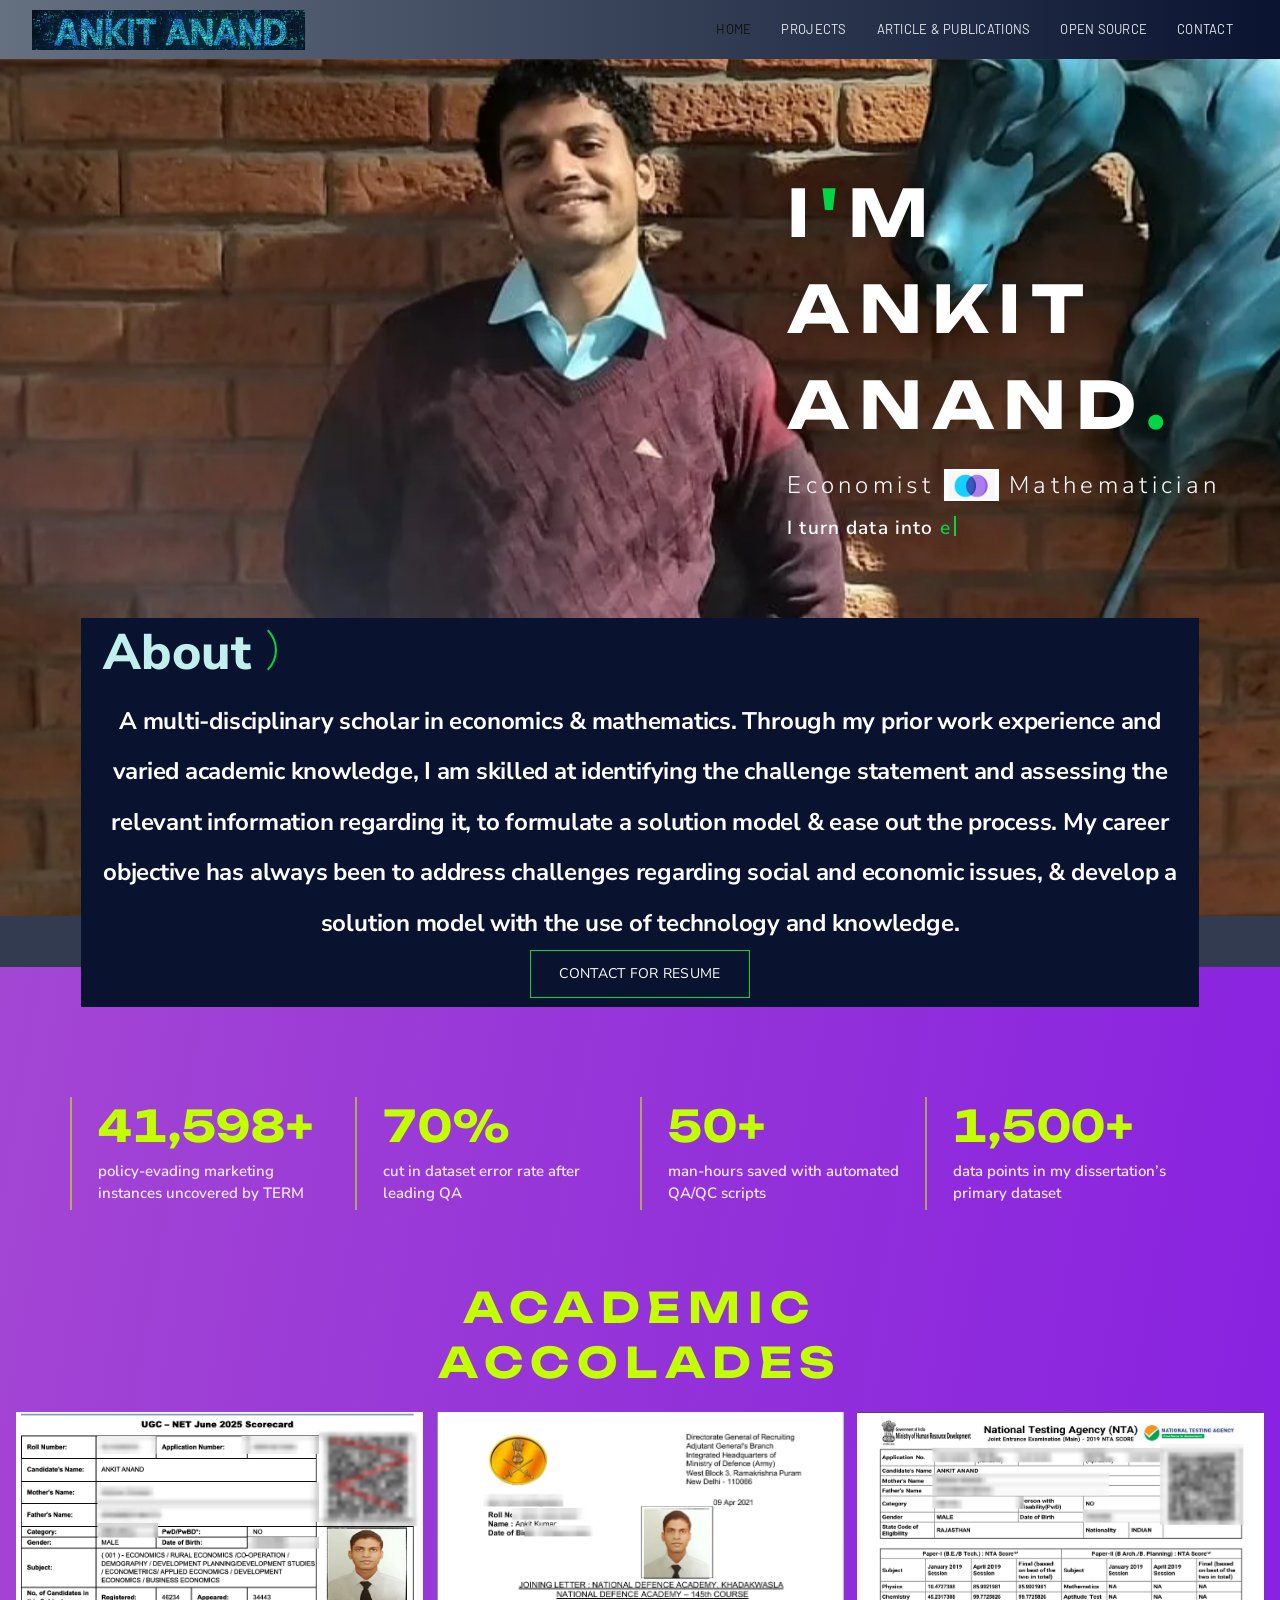
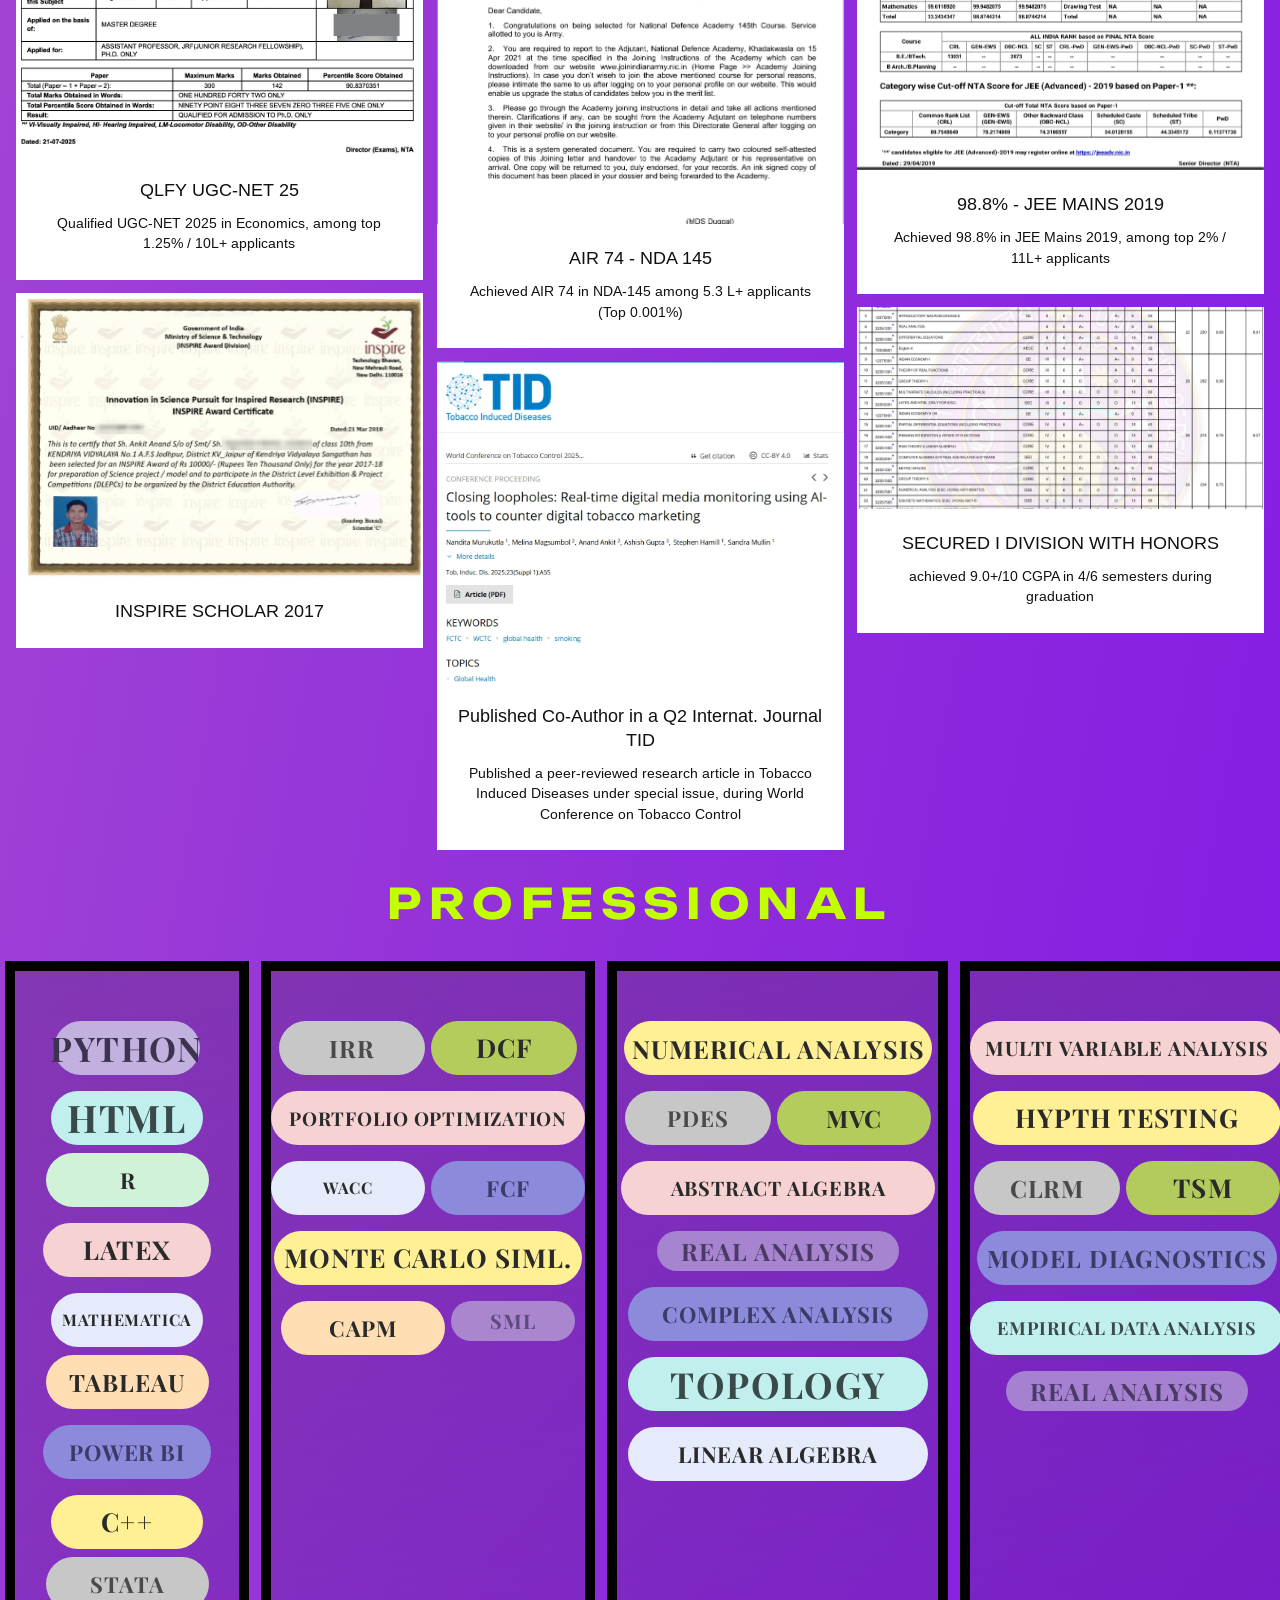
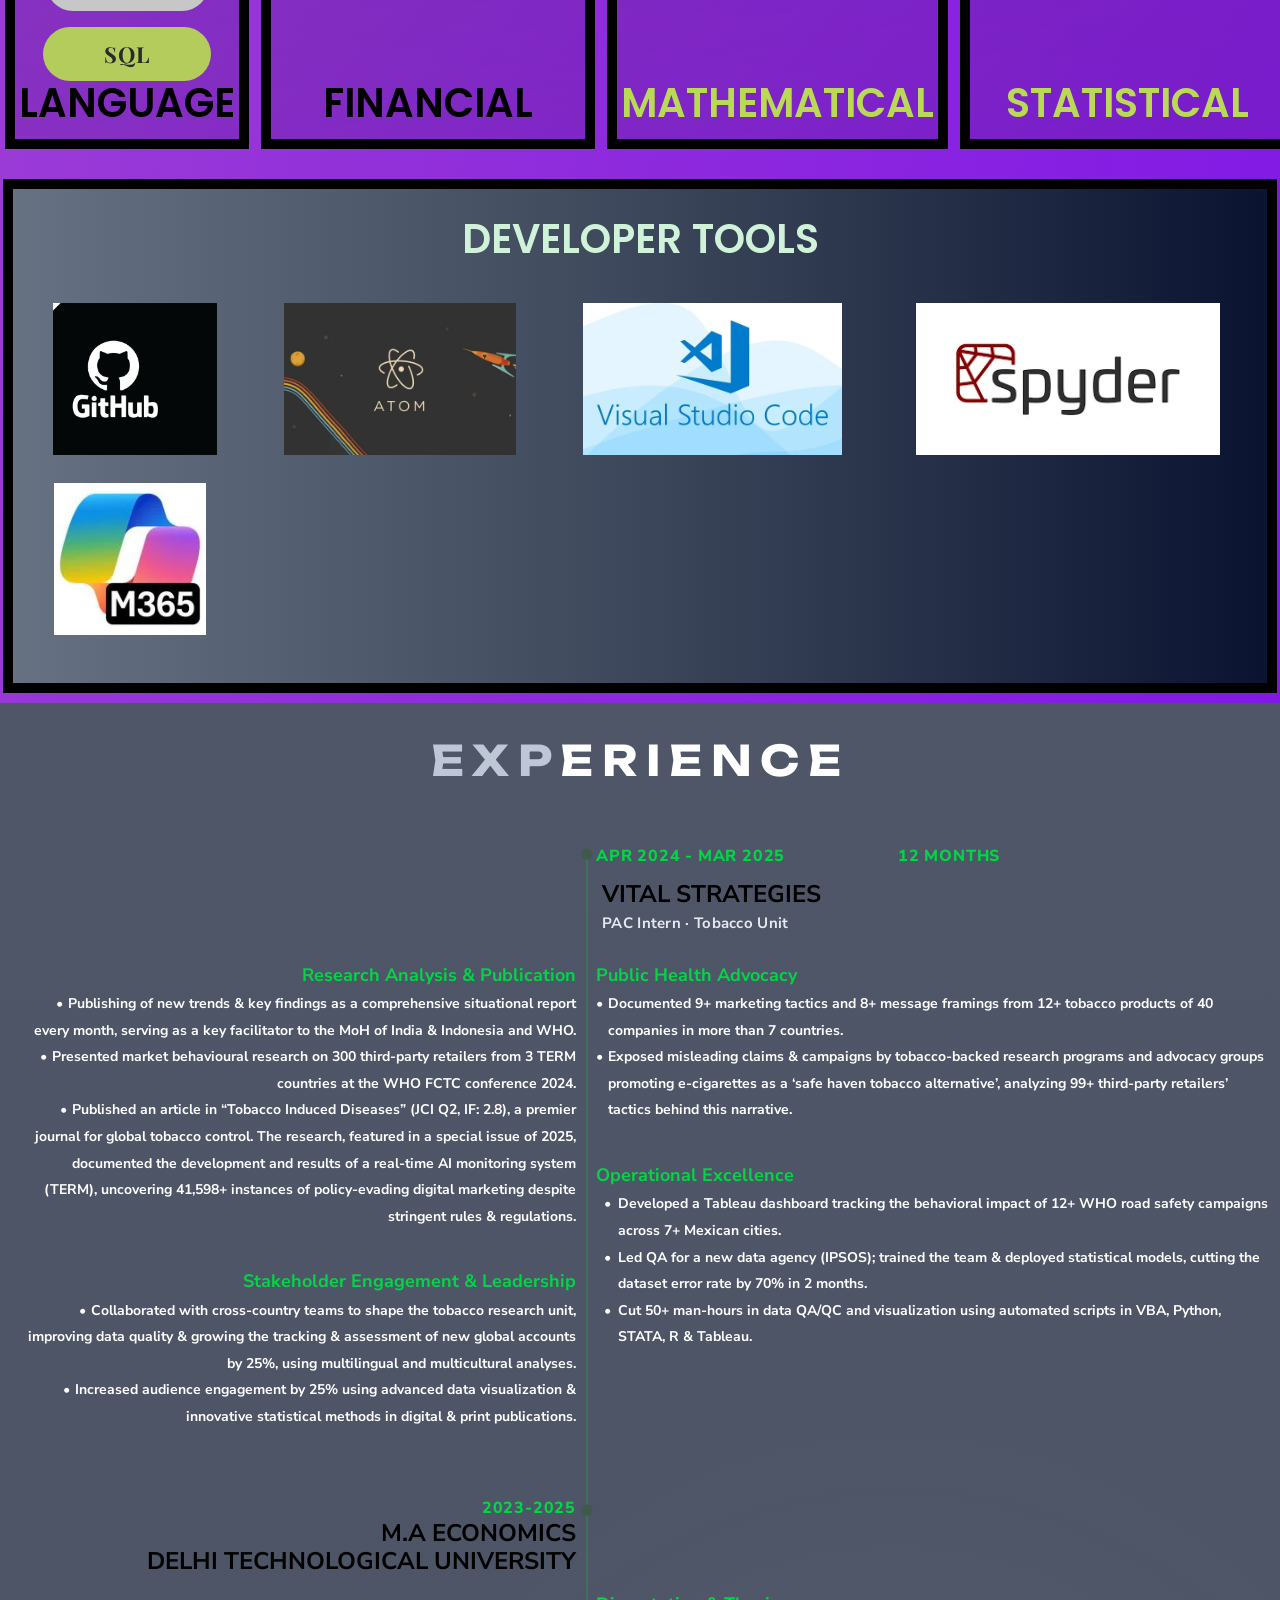
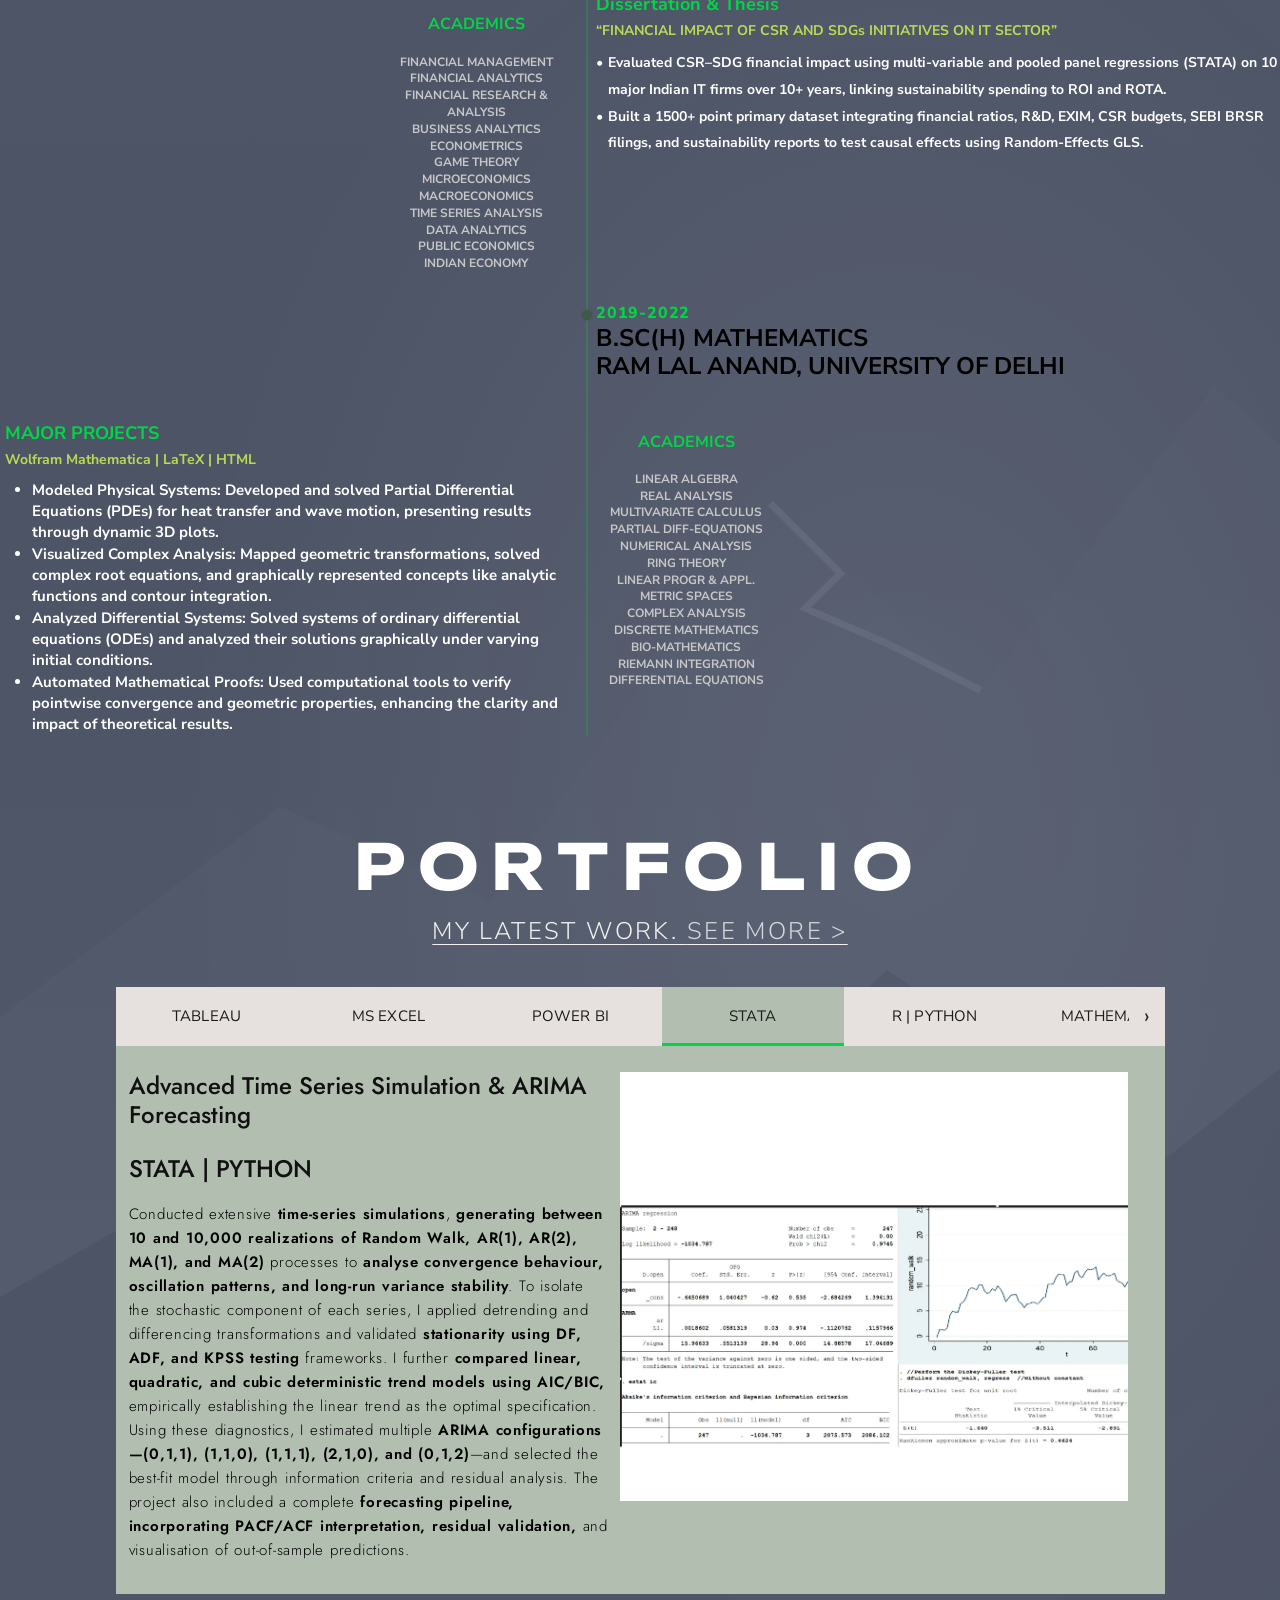
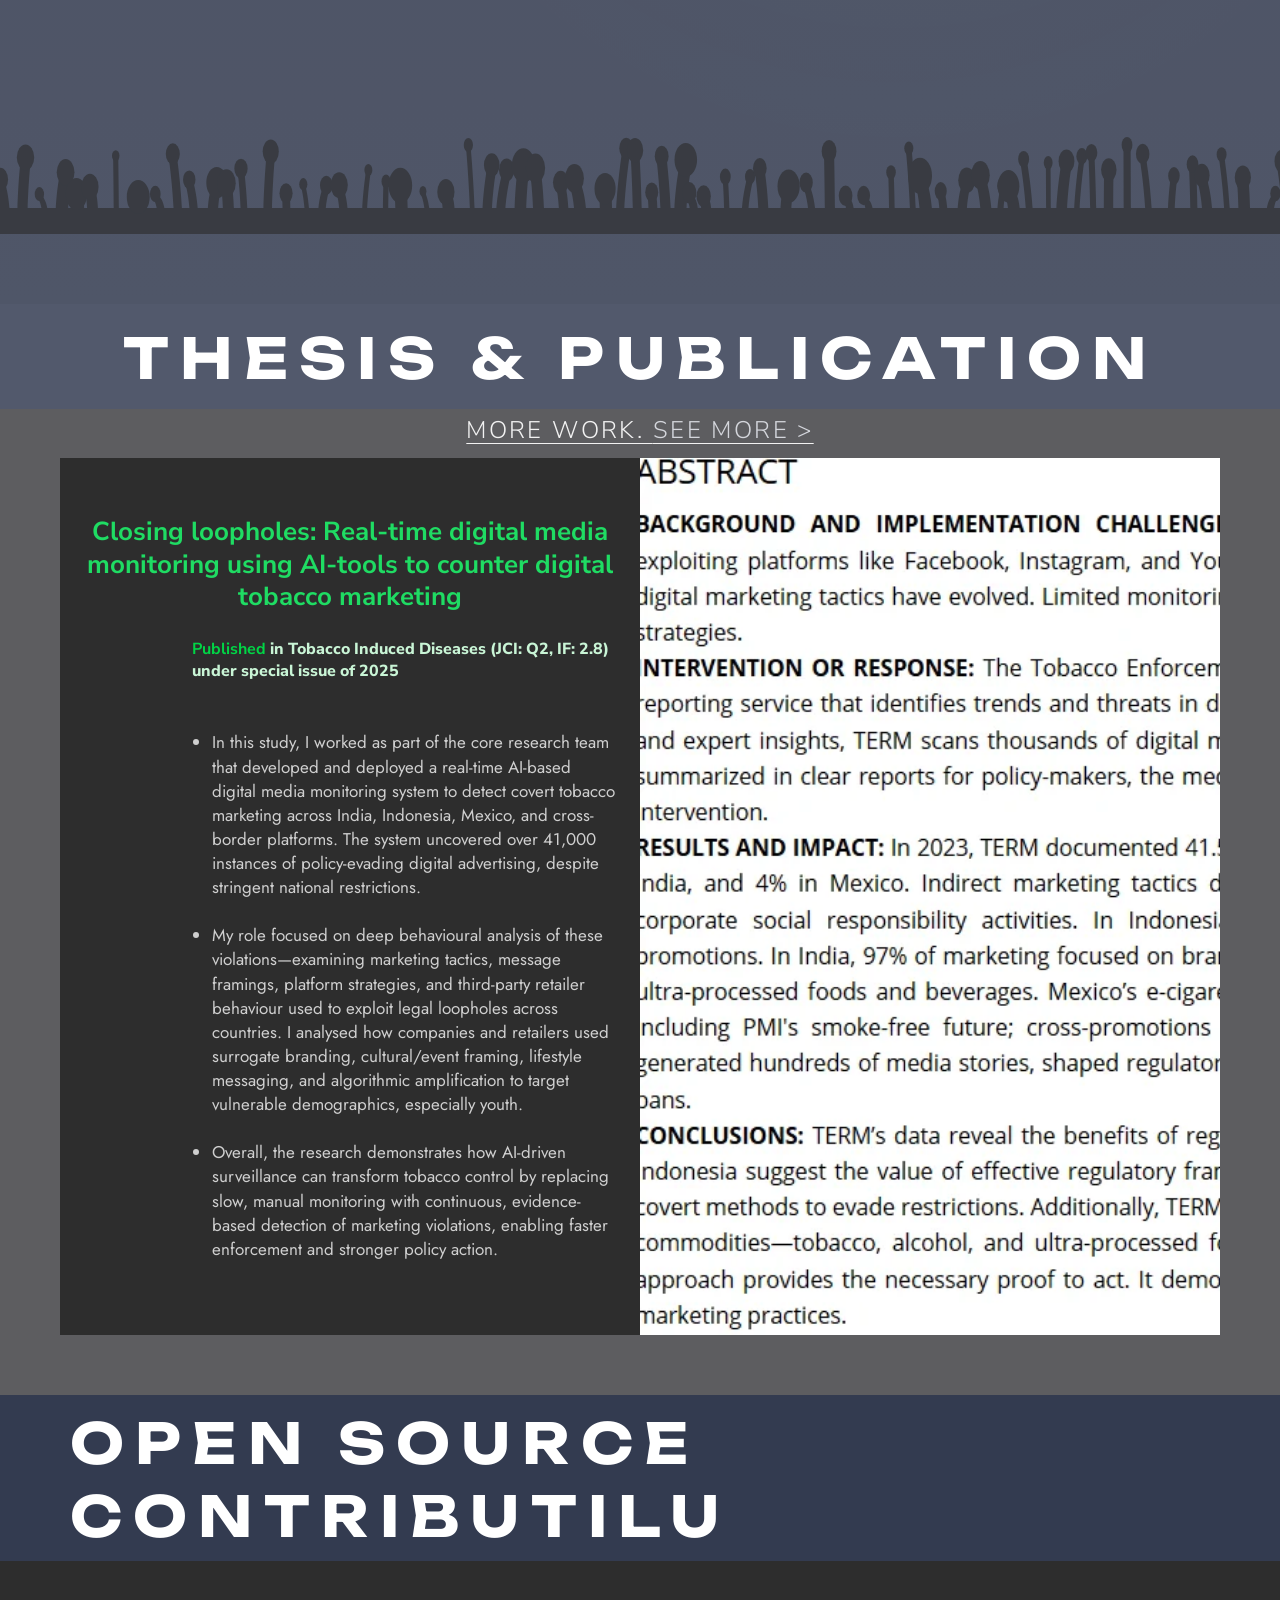
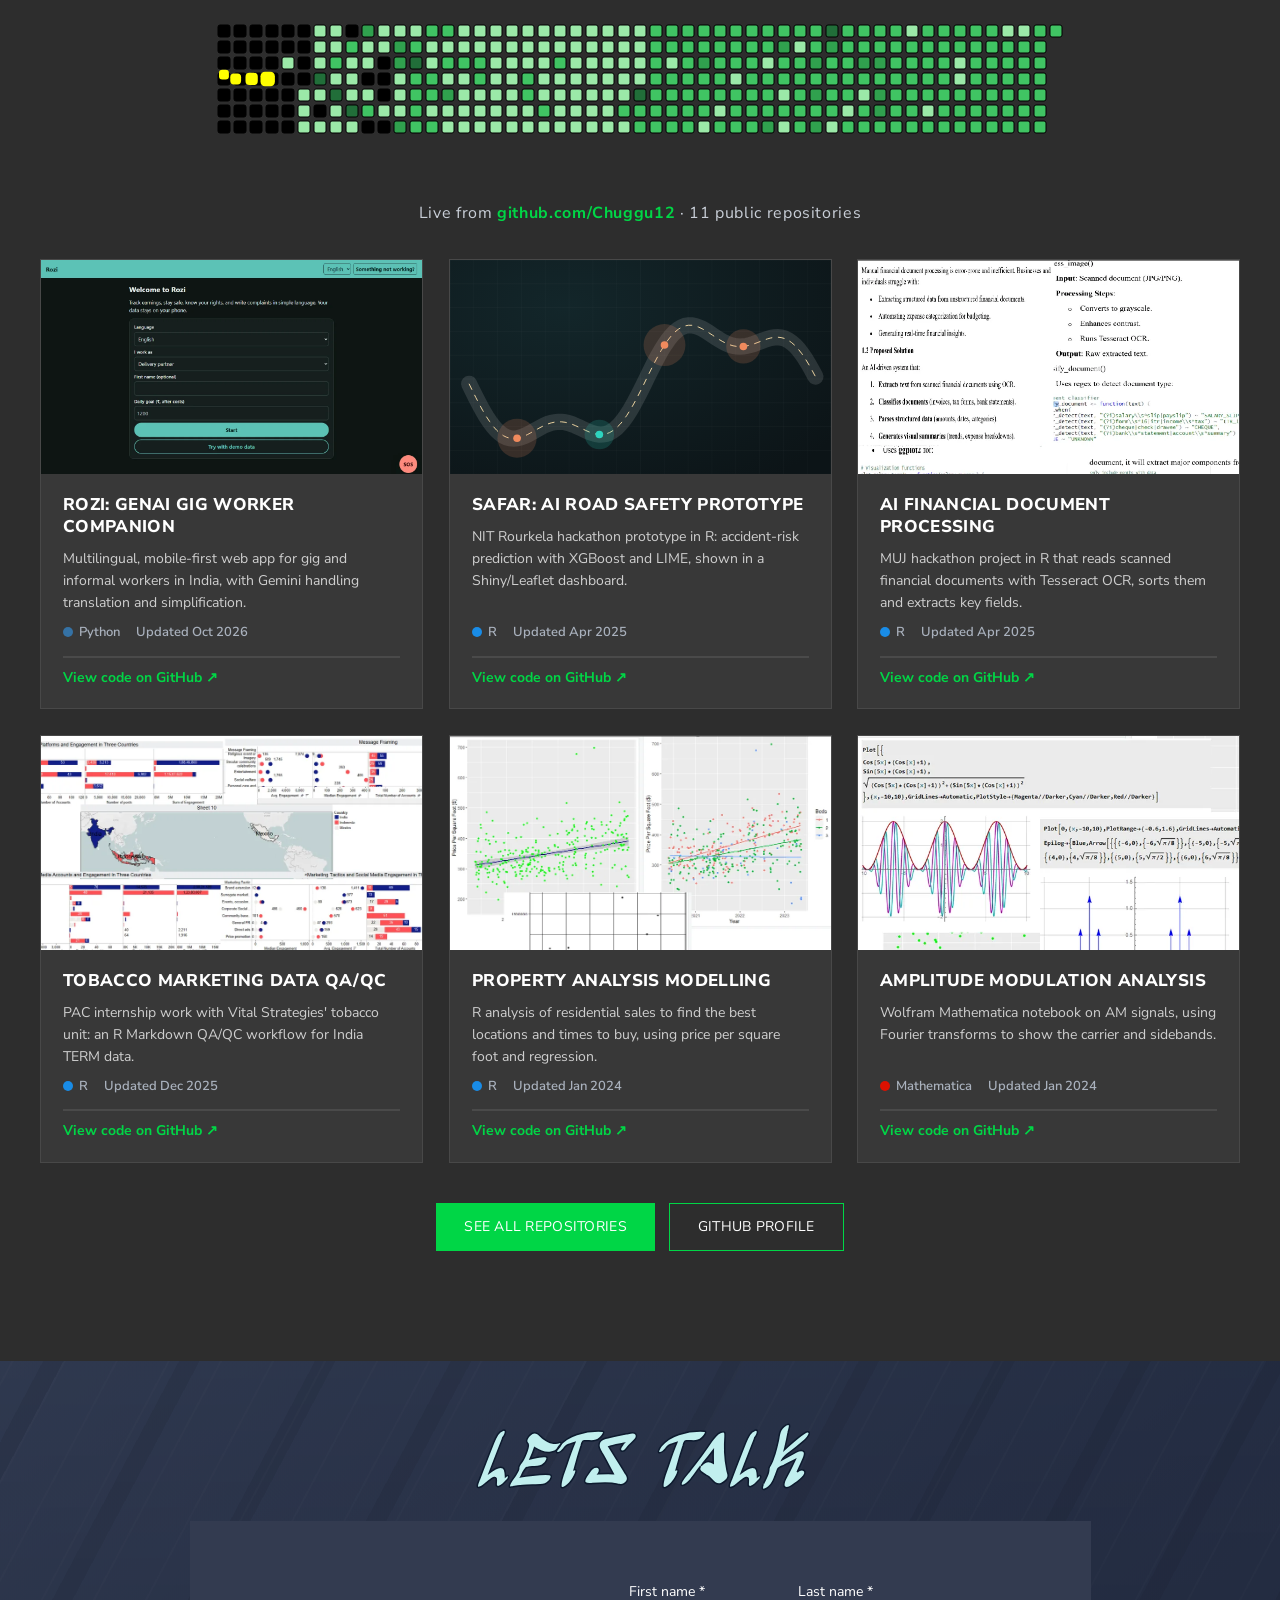
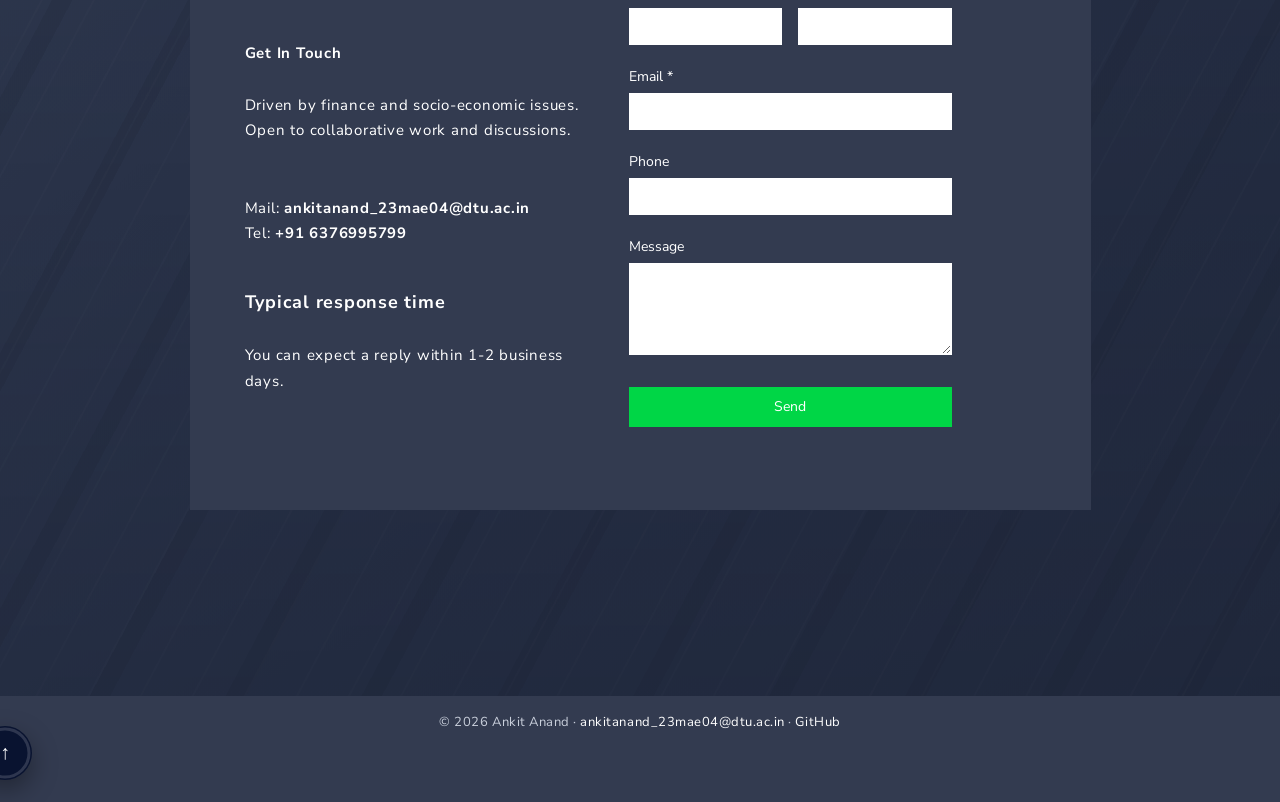
==== commit 101c6fea: "Add canonical and social preview tags to all pages Each page now has a canonical link and Open Graph" ====
--- a/index.html
+++ b/index.html
@@ -5,12 +5,15 @@
   <meta name="viewport" content="width=device-width, initial-scale=1">
   <title>Ankit Anand | Economist &amp; Mathematician</title>
   <meta name="description" content="Ankit Anand — economist and mathematician. Research, data analysis and public-health work, academic accolades, projects and publications.">
+  <link rel="canonical" href="https://chuggu12.github.io/">
+  <meta property="og:site_name" content="Ankit Anand">
   <meta name="theme-color" content="#0a1431">
   <meta property="og:type" content="website">
   <meta property="og:title" content="Ankit Anand | Economist &amp; Mathematician">
   <meta property="og:description" content="Research, econometrics and data analysis for social and economic challenges.">
   <meta property="og:url" content="https://chuggu12.github.io/">
   <meta property="og:image" content="https://chuggu12.github.io/assets/img/og.jpg">
+  <meta property="og:image:alt" content="Ankit Anand">
   <meta name="twitter:card" content="summary_large_image">
   <link rel="icon" href="favicon.svg" type="image/svg+xml">
   <link rel="preconnect" href="https://fonts.googleapis.com">
